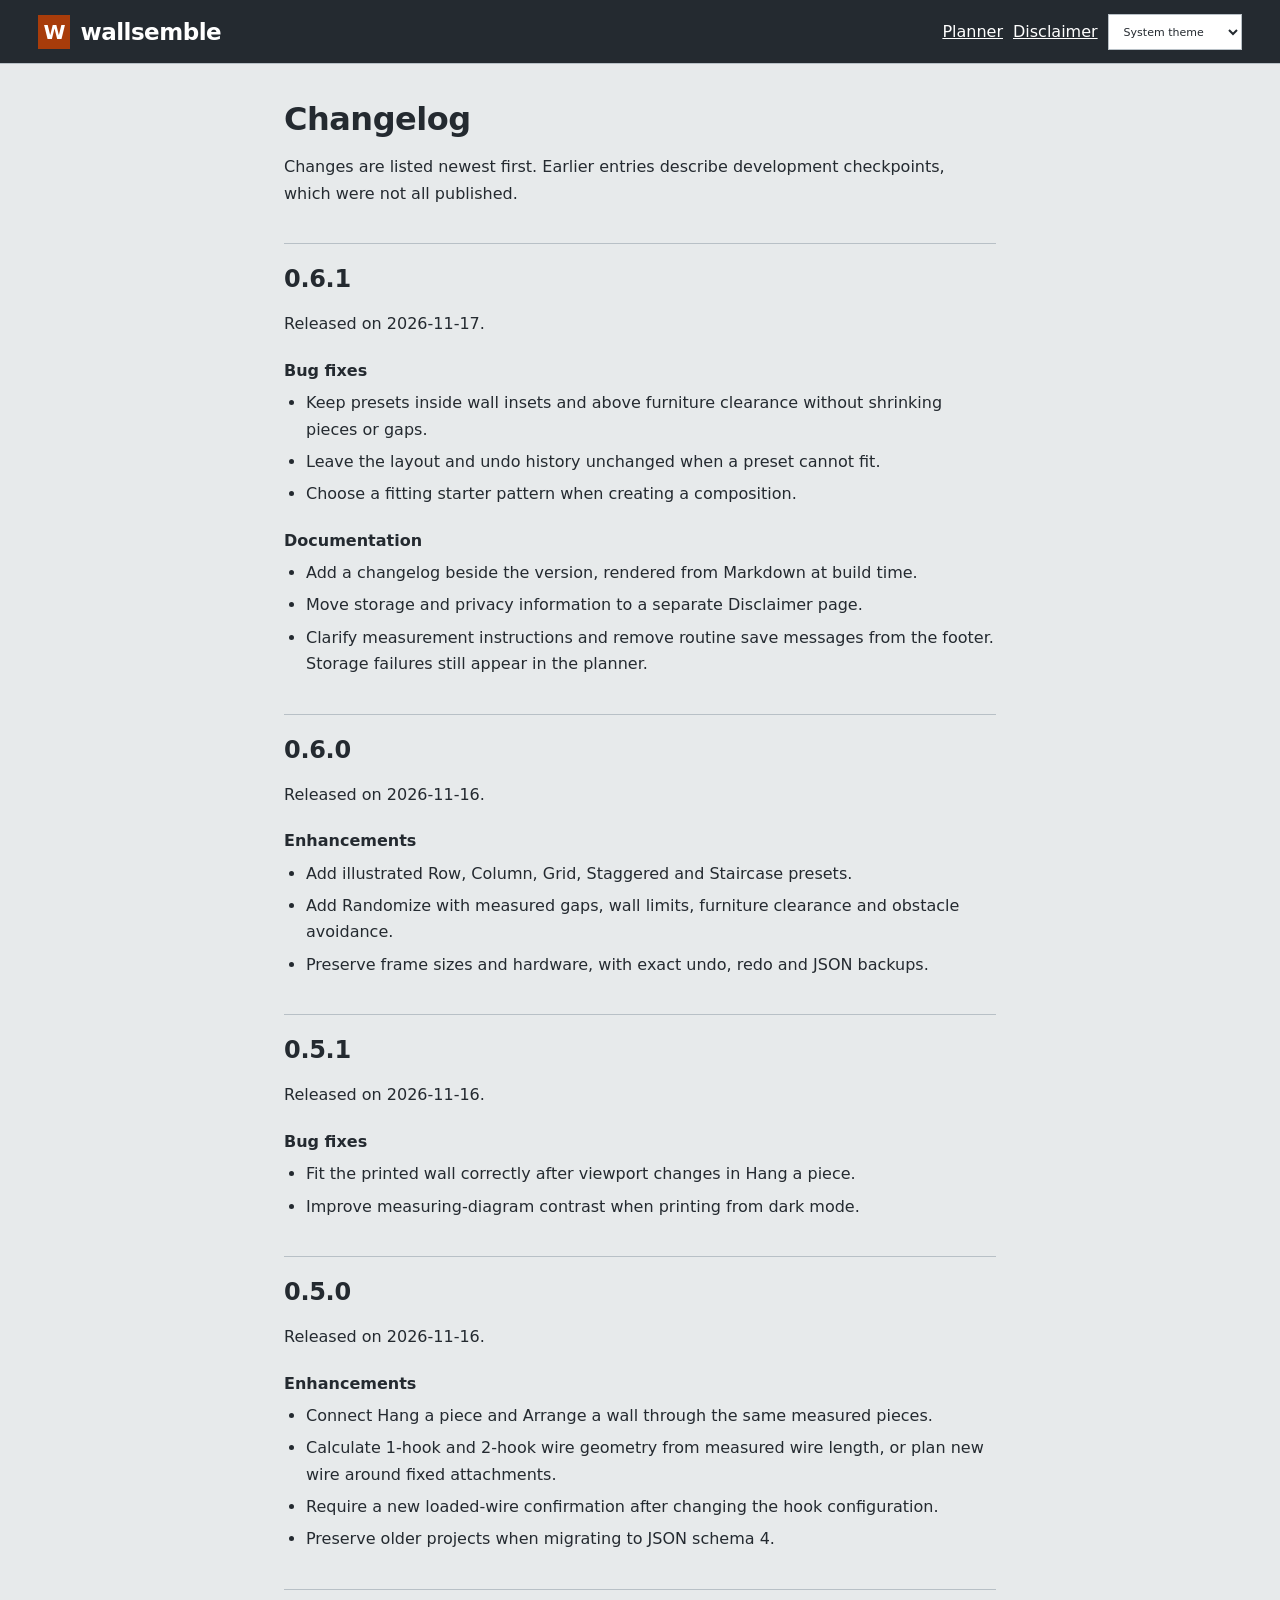
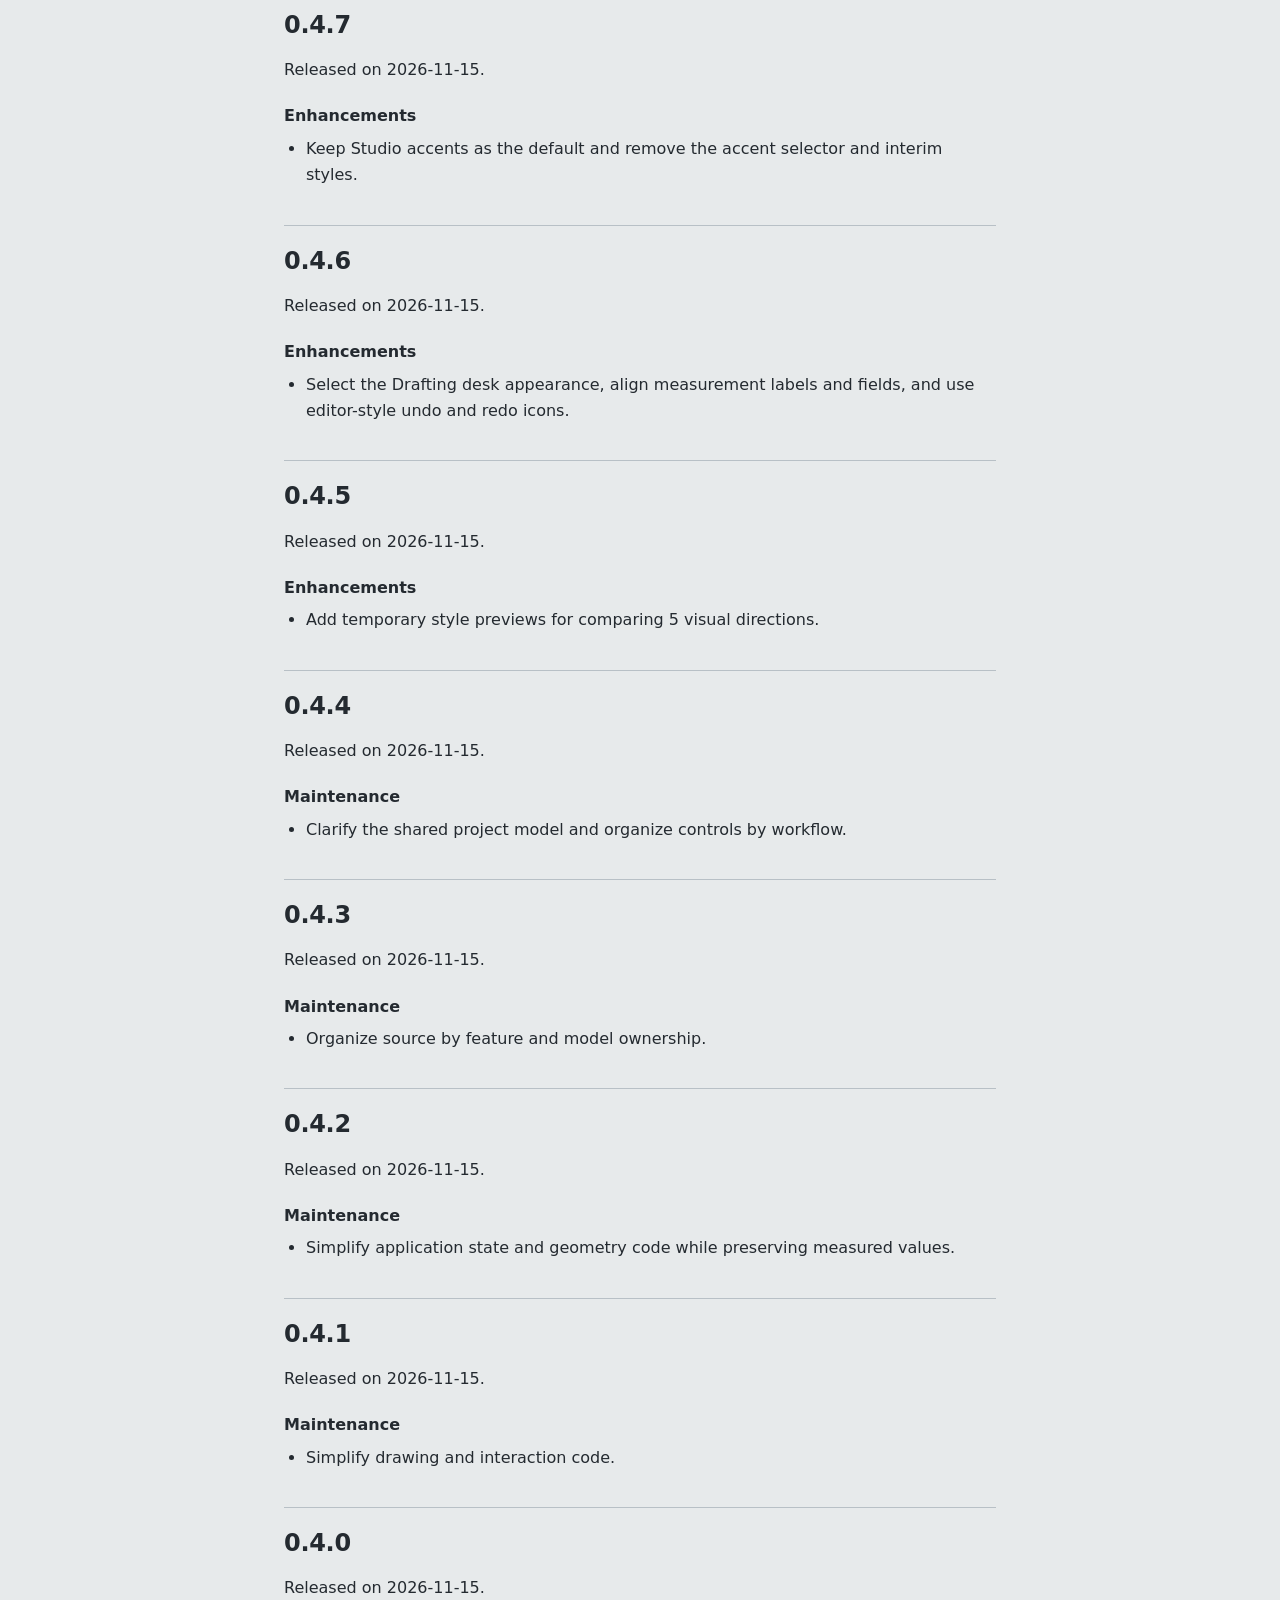
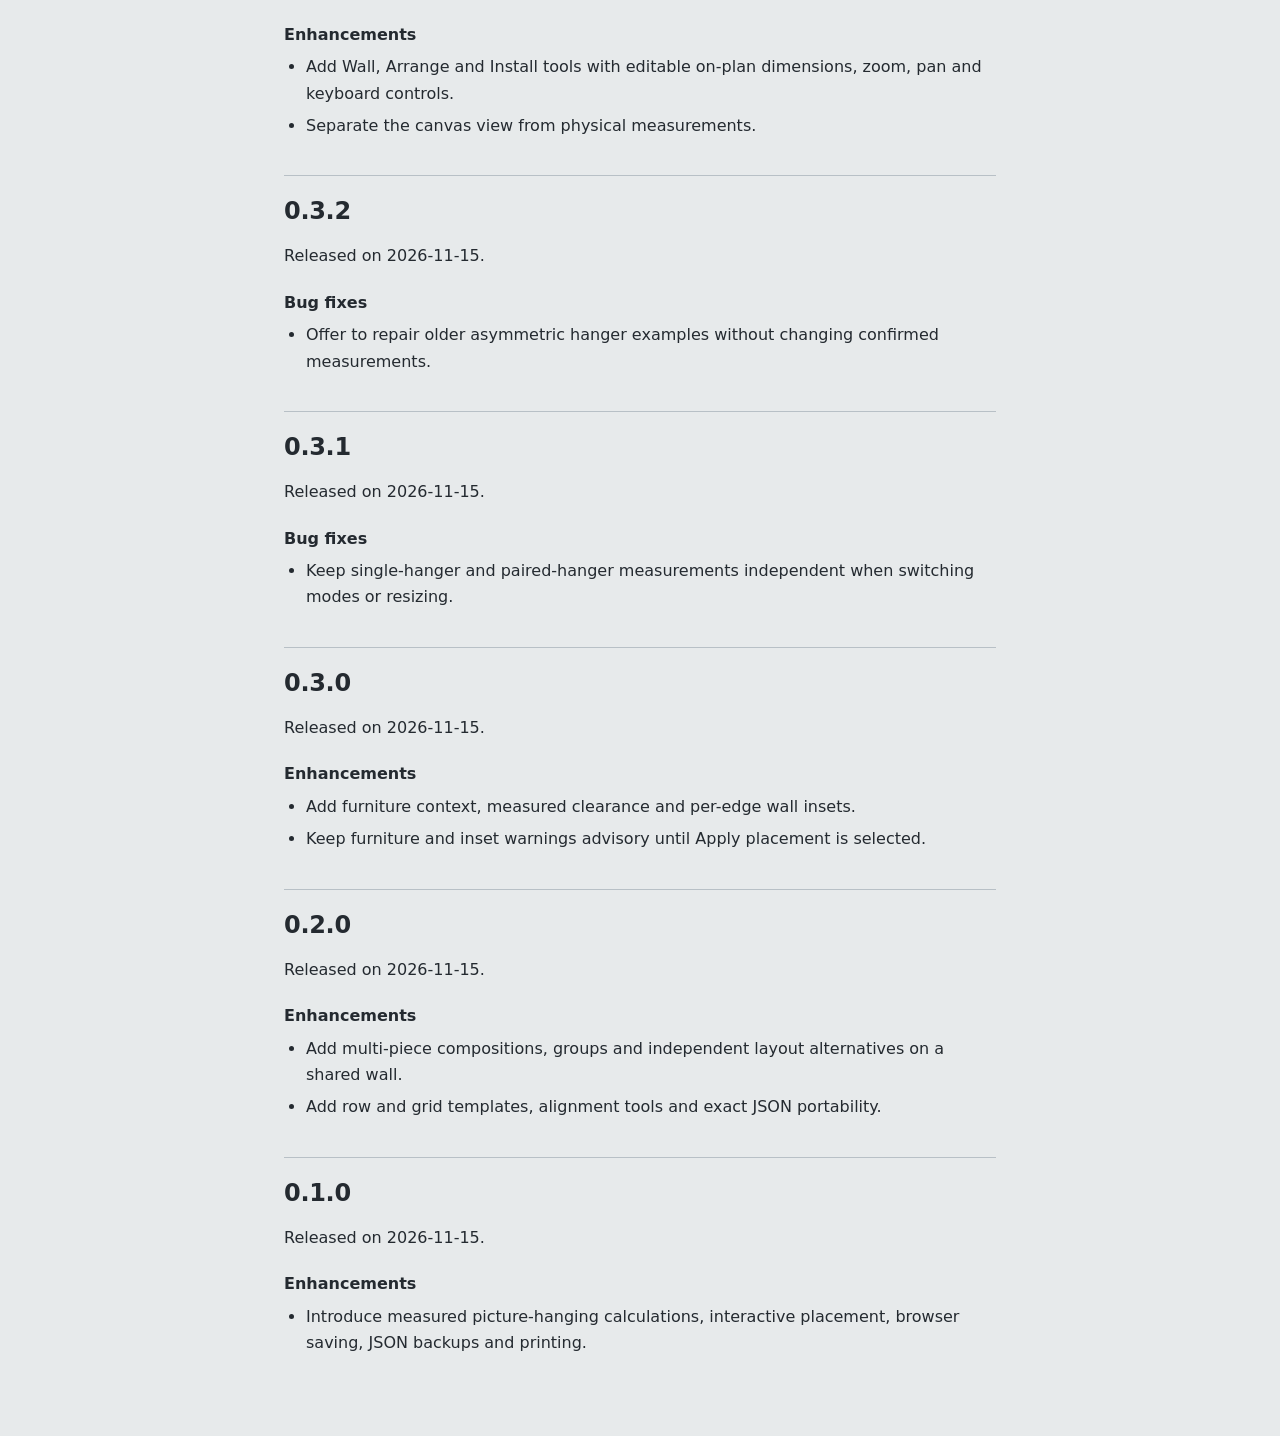
==== changelog.html @ 039a0213 "deploy: v0.6.1" ====
<!doctype html>
<html lang="en">
  <head>
    <meta charset="UTF-8">
    <meta name="viewport" content="width=device-width, initial-scale=1.0">
    <meta name="theme-color" content="#e7eaeb">
    <meta
      name="description"
      content="Changes and fixes in each Wallsemble version."
    >
    <title>Changelog - Wallsemble</title>
    <script type="module" crossorigin src="./assets/theme-D4Ay0iBO.js"></script>
    <link rel="stylesheet" crossorigin href="./assets/theme-w2o9_EHN.css">
  </head>
  <body class="document-page">
    <a class="skip-link" href="#content">Skip to changelog</a>
    <header class="topbar">
      <a class="brand" href="./" aria-label="Wallsemble home"
        ><span class="brand-mark" aria-hidden="true">W</span>wallsemble</a
      >
      <nav class="top-actions" aria-label="Page navigation">
        <a href="./">Planner</a><a href="./disclaimer.html">Disclaimer</a>
        <select id="theme-picker" aria-label="Color theme">
          <option value="system">System theme</option>
          <option value="light">Light theme</option>
          <option value="dark">Dark theme</option>
        </select>
      </nav>
    </header>
    <main id="content" class="document-content"><h1>Changelog</h1>
<p>Changes are listed newest first. Earlier entries describe development checkpoints,
which were not all published.</p>
<h2>0.6.1</h2>
<p>Released on 2026-11-17.</p>
<h3>Bug fixes</h3>
<ul>
<li>Keep presets inside wall insets and above furniture clearance without shrinking pieces or gaps.</li>
<li>Leave the layout and undo history unchanged when a preset cannot fit.</li>
<li>Choose a fitting starter pattern when creating a composition.</li>
</ul>
<h3>Documentation</h3>
<ul>
<li>Add a changelog beside the version, rendered from Markdown at build time.</li>
<li>Move storage and privacy information to a separate Disclaimer page.</li>
<li>Clarify measurement instructions and remove routine save messages from the footer. Storage failures still appear in the planner.</li>
</ul>
<h2>0.6.0</h2>
<p>Released on 2026-11-16.</p>
<h3>Enhancements</h3>
<ul>
<li>Add illustrated Row, Column, Grid, Staggered and Staircase presets.</li>
<li>Add Randomize with measured gaps, wall limits, furniture clearance and obstacle avoidance.</li>
<li>Preserve frame sizes and hardware, with exact undo, redo and JSON backups.</li>
</ul>
<h2>0.5.1</h2>
<p>Released on 2026-11-16.</p>
<h3>Bug fixes</h3>
<ul>
<li>Fit the printed wall correctly after viewport changes in Hang a piece.</li>
<li>Improve measuring-diagram contrast when printing from dark mode.</li>
</ul>
<h2>0.5.0</h2>
<p>Released on 2026-11-16.</p>
<h3>Enhancements</h3>
<ul>
<li>Connect Hang a piece and Arrange a wall through the same measured pieces.</li>
<li>Calculate 1-hook and 2-hook wire geometry from measured wire length, or plan new wire around fixed attachments.</li>
<li>Require a new loaded-wire confirmation after changing the hook configuration.</li>
<li>Preserve older projects when migrating to JSON schema 4.</li>
</ul>
<h2>0.4.7</h2>
<p>Released on 2026-11-15.</p>
<h3>Enhancements</h3>
<ul>
<li>Keep Studio accents as the default and remove the accent selector and interim styles.</li>
</ul>
<h2>0.4.6</h2>
<p>Released on 2026-11-15.</p>
<h3>Enhancements</h3>
<ul>
<li>Select the Drafting desk appearance, align measurement labels and fields, and use editor-style undo and redo icons.</li>
</ul>
<h2>0.4.5</h2>
<p>Released on 2026-11-15.</p>
<h3>Enhancements</h3>
<ul>
<li>Add temporary style previews for comparing 5 visual directions.</li>
</ul>
<h2>0.4.4</h2>
<p>Released on 2026-11-15.</p>
<h3>Maintenance</h3>
<ul>
<li>Clarify the shared project model and organize controls by workflow.</li>
</ul>
<h2>0.4.3</h2>
<p>Released on 2026-11-15.</p>
<h3>Maintenance</h3>
<ul>
<li>Organize source by feature and model ownership.</li>
</ul>
<h2>0.4.2</h2>
<p>Released on 2026-11-15.</p>
<h3>Maintenance</h3>
<ul>
<li>Simplify application state and geometry code while preserving measured values.</li>
</ul>
<h2>0.4.1</h2>
<p>Released on 2026-11-15.</p>
<h3>Maintenance</h3>
<ul>
<li>Simplify drawing and interaction code.</li>
</ul>
<h2>0.4.0</h2>
<p>Released on 2026-11-15.</p>
<h3>Enhancements</h3>
<ul>
<li>Add Wall, Arrange and Install tools with editable on-plan dimensions, zoom, pan and keyboard controls.</li>
<li>Separate the canvas view from physical measurements.</li>
</ul>
<h2>0.3.2</h2>
<p>Released on 2026-11-15.</p>
<h3>Bug fixes</h3>
<ul>
<li>Offer to repair older asymmetric hanger examples without changing confirmed measurements.</li>
</ul>
<h2>0.3.1</h2>
<p>Released on 2026-11-15.</p>
<h3>Bug fixes</h3>
<ul>
<li>Keep single-hanger and paired-hanger measurements independent when switching modes or resizing.</li>
</ul>
<h2>0.3.0</h2>
<p>Released on 2026-11-15.</p>
<h3>Enhancements</h3>
<ul>
<li>Add furniture context, measured clearance and per-edge wall insets.</li>
<li>Keep furniture and inset warnings advisory until Apply placement is selected.</li>
</ul>
<h2>0.2.0</h2>
<p>Released on 2026-11-15.</p>
<h3>Enhancements</h3>
<ul>
<li>Add multi-piece compositions, groups and independent layout alternatives on a shared wall.</li>
<li>Add row and grid templates, alignment tools and exact JSON portability.</li>
</ul>
<h2>0.1.0</h2>
<p>Released on 2026-11-15.</p>
<h3>Enhancements</h3>
<ul>
<li>Introduce measured picture-hanging calculations, interactive placement, browser saving, JSON backups and printing.</li>
</ul>
</main>
  </body>
</html>
---- assets/theme-w2o9_EHN.css ----
:root{color:var(--ink);background:var(--background);font-synthesis:none;--green:#2d5149;--muted:#73796e;--line:#e2e3da;--paper:#fffefa;--background:#f6f5f0;--ink:#273e37;--wall:#e9e5db;--wall-line:#d3cebf;--selection:#426e64;--lightningcss-light:initial;--lightningcss-dark: ;color-scheme:light;font-family:Avenir Next,Avenir,Segoe UI,sans-serif}:root[data-theme=dark]{--background:#1c2421;--ink:#e0e8df;--green:#83b3a4;--muted:#a3ad9f;--line:#3c473e;--paper:#252f29;--wall:#343d36;--wall-line:#566052;--selection:#99cabc;--lightningcss-light: ;--lightningcss-dark:initial;color-scheme:dark}*{box-sizing:border-box}.hanging-canvas text{fill:var(--ink);font:12px system-ui,sans-serif}.hook-offset-guide text{fill:currentColor;font:12px system-ui,sans-serif}body{margin:0}button,input,select{font:inherit}button,a,input,select,summary{-webkit-tap-highlight-color:transparent}button,summary{cursor:pointer}button:disabled{cursor:not-allowed;opacity:.43}button{color:inherit}button,input,select{border-radius:7px}a{color:inherit}:focus-visible{outline-offset:3px;outline:3px solid #6f9c8b}:root [hidden]{display:none}.skip-link{z-index:3;background:#fff;padding:12px;position:absolute;top:-60px}.skip-link:focus{top:10px}.topbar{border-bottom:1px solid var(--line);justify-content:space-between;align-items:center;gap:20px;min-height:64px;padding:12px 3%;display:flex}.brand{letter-spacing:-1px;align-items:center;gap:10px;font-size:23px;font-weight:650;text-decoration:none;display:flex}.brand-group{align-items:center;gap:12px;display:flex}.release-link{color:inherit;white-space:nowrap;font-size:12px}.brand-mark{background:var(--green);color:#fffefa;border-radius:8px;place-items:center;width:32px;height:34px;font:italic 22px Georgia,serif;display:grid}.version{letter-spacing:.3px;color:var(--muted);border:1px solid #d5dacd;border-radius:4px;margin-left:3px;padding:4px 5px;font-size:10px;font-weight:500}.top-actions{flex-wrap:wrap;align-items:center;gap:10px;display:flex}.local-indicator{color:var(--muted);margin-right:14px;font-size:12px}.button{border:1px solid #d9ddd0;padding:10px 15px;font-size:12px;font-weight:600}.button.quiet{background:0 0}.button.dark{background:var(--green);border-color:var(--green);color:#fff}.button span{margin-left:12px}main{max-width:1800px;margin:auto;padding:16px 3% 30px}.intro{justify-content:space-between;align-items:center;gap:24px;margin-bottom:16px;display:flex}.eyebrow{letter-spacing:1.8px;color:var(--muted);margin:0 0 12px;font-size:10px;font-weight:650}h1{letter-spacing:-1.5px;margin:0;font:400 45px/1.15 Georgia,Times New Roman,serif}h1 em{color:#718574;font-weight:400}.intro-copy{color:var(--muted);margin-bottom:0;font-size:13px}.unit-picker{background:#eeefe7;border:1px solid #dce0d4;border-radius:8px;flex-shrink:0;min-width:0;margin:0;padding:4px;display:flex}.unit-picker button{background:0 0;border:none;padding:9px 13px;font-size:11px}.unit-picker button[aria-pressed=true]{background:var(--paper);box-shadow:0 1px 4px #283e3710}.unit-picker span{color:var(--muted);padding-left:5px}.workspace-grid{grid-template-columns:minmax(0,1fr) 340px;align-items:start;gap:20px;display:grid}.controls{background:var(--paper);border:1px solid var(--line);border-radius:12px;overflow:hidden}.mode-picker{border-bottom:1px solid var(--line);border-top:0;border-left:0;border-right:0;grid-template-columns:1fr 1fr;gap:6px;min-width:0;margin:0;padding:14px;display:grid}.mode{border:1px solid var(--line);background:0 0;flex-direction:column;justify-content:center;align-items:center;gap:5px;min-height:70px;font-size:11px;display:flex}.mode.active{background:#f1f5ed;border-color:#93aa96}.mode-symbol{font-size:22px;line-height:22px}.mode small{font-size:9px}.control-section{border-bottom:1px solid var(--line);padding:23px 21px}.control-section:last-child{border-bottom:0}.section-heading{justify-content:space-between;align-items:center;margin-bottom:16px;display:flex}h2{letter-spacing:-.3px;margin:0;font-size:15px;font-weight:550}.document-content h2{border-top:1px solid var(--line);margin:36px 0 8px;padding-top:20px;scroll-margin-top:20px;font-size:24px;line-height:1.3}.section-heading span{color:#929b87;letter-spacing:0;margin-right:9px;font-size:10px}.section-copy{color:var(--muted);margin:-5px 0 17px;font-size:12px}.small-label{letter-spacing:.7px;color:var(--muted);font-size:9px}.preset-grid{border:0;grid-template-columns:repeat(3,minmax(0,1fr));gap:6px;min-width:0;margin:12px 0 0;padding:0;display:grid}.preset-grid .button{flex-direction:column;align-items:center;gap:5px;min-width:0;padding:8px 3px;display:flex}.preset-grid svg{fill:none;stroke:currentColor;stroke-width:1.5px;width:54px;height:34px}label{color:#546153;font-size:10px;font-weight:550;line-height:1.5;display:block}input[type=text],select{color:#273e37;background:#fffefa;border:1px solid #dfe3d7;width:100%;min-width:0;height:39px;margin-top:6px;padding:10px 11px;font-size:12px;display:block}input[aria-invalid=true]{background:#fff3ee;border-color:#b6573e}input::placeholder{color:#969d90;font-size:11px}select{padding-right:20px}.measure-input{margin-top:6px;display:block;position:relative}.measure-input input{margin-top:0;padding-right:33px}.measure-input>span{color:#929889;pointer-events:none;font-size:11px;position:absolute;top:50%;right:11px;transform:translateY(-50%)}.field-grid{grid-template-columns:minmax(0,1fr) minmax(0,1fr);align-items:end;gap:12px;display:grid}.spaced{margin-top:14px}.inset-label{justify-content:space-between;align-items:center;gap:12px;margin-top:13px;display:flex}.inset-label>.measure-input{margin-top:0}.measure-input.short{width:90px}.hint{color:#7d8277;margin:10px 0 0;font-size:10px;font-weight:400;line-height:1.65}input[type=color]{cursor:pointer;background:0 0;border:none;width:23px;height:23px;padding:0}.inline-actions{justify-content:space-between;gap:8px;margin-top:10px;display:flex}.text-button{color:#486b58;text-underline-offset:3px;background:0 0;border:0;padding:0;font-size:10px;line-height:1.8;text-decoration:underline}.setup-fields{margin-top:15px}.setup-fields>.hint:first-child{margin-bottom:12px}.optional{color:var(--muted);font-size:9px;font-weight:400;display:block}.hardware-offsets{border-top:1px solid var(--line);margin-top:17px;padding-top:14px}summary{color:#486b58;font-size:10px}details .hint{margin-bottom:12px}.preview-column{min-width:0}.preview-card,.results-card{border:1px solid var(--line);background:var(--paper);border-radius:12px}.preview-toolbar{justify-content:space-between;align-items:center;padding:23px 25px 0;display:flex}.preview-toolbar .eyebrow,.results-heading .eyebrow{letter-spacing:1.5px;margin-bottom:8px;font-size:9px}.preview-toolbar h2{font-family:inherit;font-size:18px;font-weight:400}.history-actions{gap:6px;display:flex}.icon-button{border:1px solid var(--line);background:0 0;place-items:center;width:32px;height:30px;padding:0;font-size:18px;display:inline-grid}.icon-button svg{fill:none;stroke:currentColor;stroke-width:2px;stroke-linecap:round;stroke-linejoin:round;width:18px;height:18px}.wall-size{text-align:center;color:var(--muted);letter-spacing:.3px;margin-top:25px;font-size:10px}.canvas-container{background:var(--wall);border-top:1px solid #d3cebf;border-left:1px solid #d3cebf;border-right:1px solid #d3cebf;margin:16px 9% 0}#wall-canvas{touch-action:none;width:100%;display:block;overflow:hidden}.wall-piece{cursor:grab;outline:none}.wall-piece:active{cursor:grabbing}.wall-piece .selection-outline{visibility:hidden}.wall-piece.selected .selection-outline,.wall-piece:focus-visible .selection-outline{visibility:visible}.canvas-footer{color:var(--muted);justify-content:space-between;gap:12px;padding:18px 25px;font-size:10px;display:flex}.legend-dot{background:#ba765b;border-radius:50%;width:7px;height:7px;margin-right:5px;display:inline-block}.height-note{border-top:1px solid var(--line);justify-content:space-between;align-items:center;gap:10px;padding:15px 25px;font-size:11px;display:flex}.height-note .small-label{font-size:8px}.results-card{margin-top:20px;padding:22px 25px 18px}.results-heading{justify-content:space-between;align-items:center;gap:10px;display:flex}.results-heading h2{font:22px Georgia,serif}.results-grid{grid-template-columns:minmax(0,1fr) 135px;gap:25px;padding:22px 0 14px;display:grid}.mark+.mark{border-top:1px solid var(--line);margin-top:20px;padding-top:15px}.mark-title{text-transform:uppercase;letter-spacing:1px;color:var(--muted);margin:0 0 9px;font-size:10px}.coordinates{grid-template-columns:1fr 1fr;gap:10px;display:grid}.coordinate strong{letter-spacing:-.5px;color:#2e5144;font:26px Georgia,serif;display:block}.coordinate span{color:var(--muted);font-size:10px}.fastener-note{color:#596c59;margin-bottom:0;font-size:10px;line-height:1.6}.hardware-figure{text-align:center;margin:0}#hardware-diagram{width:100%;height:130px;display:block}figcaption{color:#697766;margin-top:8px;font-size:9px;line-height:1.5}.hardware-figure figcaption span{color:#8b9185;font-size:8px}.safety-note{border-top:1px solid var(--line);color:#858b7c;margin:0;padding-top:14px;font-size:9px;line-height:1.65}.wire-result{background:#f0f3e9;border-radius:7px;margin-top:20px;padding:13px 15px;font-size:11px;line-height:1.7}.wire-result p{margin:3px 0}.wire-result strong{color:#35523d}.feedback,.notice{color:#806336;background:#fcf6e8;border:1px solid #e6d3ac;border-radius:8px;margin-top:18px;padding:13px 17px;font-size:11px;line-height:1.7}.feedback.error{color:#9c4a36;background:#fff2ec;border-color:#e8c1b4}.feedback p{margin:3px 0}.notice{margin:0 0 20px}.workspace-footer{color:#7f8876;justify-content:space-between;gap:10px;padding:17px 3px 0;font-size:9px;display:flex}.prototype-note{color:#818879;max-width:550px;margin-top:20px;font-size:10px;line-height:1.7}#theme-picker{width:auto;height:36px;margin:0;font-size:11px}.preview-toolbar{flex-wrap:wrap;gap:12px}.placement-guidance{border-top:1px solid var(--line);border-bottom:1px solid var(--line);padding:16px 24px}.context-toolbar{flex-wrap:wrap;justify-content:space-between;align-items:end;gap:12px;display:flex}.context-toolbar label{flex:1;min-width:140px}.context-toolbar select{margin-top:6px}.placement-guidance details{margin-top:14px}.furniture-fields,.inset-fields{margin-top:12px}.guidance-source{margin-bottom:0}.guidance-source a{color:inherit}#furniture rect{fill:#c0b49a;stroke:#8c8978;stroke-width:1px;vector-effect:non-scaling-stroke}#furniture text{fill:#3e4e41}:root[data-theme=dark] #furniture rect{fill:#58614d;stroke:#819077}:root[data-theme=dark] #furniture text{fill:#e4e8d9}.history-actions .button{padding:5px 10px;font-size:10px}.piece-editor{overscroll-behavior:contain;background:var(--paper);width:min(360px,100vw - 32px);max-height:calc(100dvh - 32px);color:var(--ink);border:1px solid var(--line);border-radius:12px;margin:0;padding:0;position:fixed;inset:auto;overflow-y:auto;box-shadow:0 16px 70px #0005}.piece-editor::backdrop{background:#101b152e}.piece-editor-header{z-index:1;background:var(--paper);border-bottom:1px solid var(--line);justify-content:space-between;align-items:start;gap:12px;padding:17px 18px 12px;display:flex;position:sticky;top:0}.piece-editor-header h2{overflow-wrap:anywhere;font-size:17px}.piece-editor-header .eyebrow{margin-bottom:8px;font-size:8px}.piece-editor-hint{color:var(--muted);padding:0 18px;font-size:10px;line-height:1.6}.piece-editor .control-section{padding:16px 18px}.piece-editor .feedback{margin:12px 18px}.storage-dialog{background:var(--paper);width:min(440px,100vw - 32px);max-height:calc(100dvh - 32px);color:var(--ink);border:1px solid var(--line);border-radius:12px;padding:22px;overflow-y:auto;box-shadow:0 16px 70px #0005}.storage-dialog::backdrop{background:#101b1555}.storage-heading{justify-content:space-between;align-items:center;gap:12px;display:flex}.storage-dialog>p{color:var(--muted);font-size:12px;line-height:1.7}.storage-choice{border-top:1px solid var(--line);color:var(--ink);align-items:start;gap:10px;padding:14px 0;font-size:12px;display:flex}.storage-choice small{color:var(--muted);margin-top:5px;font-size:11px;font-weight:400;line-height:1.6;display:block}.storage-actions{justify-content:end;margin-top:18px;display:flex}.piece-list{gap:5px;margin-top:10px;display:grid}.piece-row{border:1px solid var(--line);border-radius:6px;align-items:center;gap:9px;padding:5px 9px;display:flex}.piece-row.editing{border-color:var(--selection)}.piece-edit{text-align:left;overflow-wrap:anywhere;background:0 0;border:0;flex:1;padding:6px 0;font-size:11px}.piece-edit:before{content:"";background:var(--piece-color);border-radius:50%;width:8px;height:8px;margin-right:7px;display:inline-block}.composition-actions{flex-wrap:wrap;gap:6px;margin-top:12px;display:flex}.composition-actions .button{padding:7px 9px;font-size:10px}.snap-toggle{align-items:center;gap:7px;margin-top:14px;font-size:10px;display:flex}.snap-toggle .hint{margin:0}:root[data-theme=dark] h1 em,:root[data-theme=dark] .text-button,:root[data-theme=dark] summary{color:#a9c5ab}:root[data-theme=dark] label,:root[data-theme=dark] .fastener-note{color:#bdc9b9}:root[data-theme=dark] .hint,:root[data-theme=dark] .prototype-note,:root[data-theme=dark] .safety-note,:root[data-theme=dark] .workspace-footer,:root[data-theme=dark] figcaption{color:#a3ad9f}:root[data-theme=dark] input[type=text],:root[data-theme=dark] select{color:var(--ink);background:#202a24;border-color:#4a5749}:root[data-theme=dark] .unit-picker{border-color:var(--line);background:#202a24}:root[data-theme=dark] .unit-picker button[aria-pressed=true],:root[data-theme=dark] .mode.active{background:#354b3e}:root[data-theme=dark] .mode.active{border-color:#7a9e85}:root[data-theme=dark] .button{border-color:#58664f}:root[data-theme=dark] .button.dark,:root[data-theme=dark] .brand-mark{color:#fffefa;background:#4f7868}:root[data-theme=dark] .coordinate strong,:root[data-theme=dark] .wire-result strong{color:#b8d5ba}:root[data-theme=dark] .wire-result{background:#324336}:root[data-theme=dark] .feedback,:root[data-theme=dark] .notice{color:#edcc91;background:#3b3426;border-color:#7b6842}:root[data-theme=dark] .feedback.error,:root[data-theme=dark] input[aria-invalid=true]{color:#f3b4a1;background:#442c27;border-color:#a76e5a}:root[data-theme=dark] .canvas-container{border-color:var(--wall-line)}:root[data-theme=dark] #wall-background{fill:var(--wall)}:root[data-theme=dark] #wall-guides rect:last-of-type{fill:#455044}@media (width>=1200px){.control-section{padding:24px}}@media (width<=900px){.local-indicator{display:none}.control-section{padding:19px 16px}.preview-toolbar,.results-card{padding:19px 17px}.canvas-footer{flex-wrap:wrap;padding:16px}.results-grid{grid-template-columns:1fr 95px;gap:12px}.coordinate strong{font-size:21px}.height-note{flex-wrap:wrap;padding:14px 17px}}@media (width<=680px){.topbar{flex-wrap:wrap;gap:10px}.brand{font-size:21px}.button{padding:9px 11px;font-size:10px}.top-actions{gap:7px}h1{font-size:37px}.intro-copy{font-size:12px}.workspace-grid{flex-direction:column;display:flex}.controls,.preview-column{width:100%}.preview-column{display:contents}.preview-card{order:-1;width:100%}.results-card,.workspace-footer,.prototype-note,.feedback{width:100%;margin-top:0}.controls{order:0}.results-card,.feedback{order:1}.workspace-footer,.prototype-note{order:2}.control-section{padding:21px}.height-note .small-label{font-size:7px}}.intro h1{font-size:30px}.intro .eyebrow,.intro-copy,.local-indicator{display:none}.preview-column{grid-area:1/1}.controls{border-top:4px solid var(--tool-ink);scrollbar-gutter:stable;grid-area:1/2;max-height:calc(100dvh - 145px);position:sticky;top:12px;overflow:auto}.tool-tabs{z-index:1;background:var(--paper);border-bottom:1px solid var(--line);gap:4px;padding:6px;display:flex;position:sticky;top:0}.tool-tabs button{background:0 0;border:0;flex:1;padding:12px 5px;font-size:12px}.tool-tabs [aria-selected=true]{background:var(--tool-wash);color:var(--tool-ink);box-shadow:inset 0 -3px var(--tool-ink);font-weight:700}kbd{color:var(--muted);font:10px ui-monospace,monospace}.tool-description{background:var(--tool-wash);margin:0;padding:14px 18px;font-size:12px;line-height:1.5}.controls .control-section{padding:18px}.controls .section-copy{display:none}.controls .section-heading h2{color:var(--tool-ink)}.preview-toolbar{background:var(--tool-wash);border-radius:12px 12px 0 0;padding:14px 18px}.preview-toolbar .eyebrow{color:var(--tool-ink);margin-bottom:5px}.view-tools{border:0;border-bottom:1px solid var(--line);flex-wrap:wrap;align-items:center;gap:5px;min-width:0;margin:0;padding:10px 14px;display:flex}#workspace .view-tools .button{padding:7px 10px}.view-tools [aria-pressed=true]{color:var(--tool-ink);background:var(--tool-wash);border-color:var(--tool-ink)}#zoom-level{text-align:center;min-width:40px;font:12px system-ui,sans-serif}.wall-size{margin-top:10px}#workspace .canvas-container{border:1px solid var(--line);background:var(--background);border-radius:6px;height:clamp(280px,100dvh - 325px,650px);margin:8px 10px 0}#wall-canvas{height:100%}#wall-canvas.pan-enabled,#wall-canvas.pan-enabled .wall-piece{cursor:grab}.canvas-footer{padding:10px 16px}.height-note{padding:12px 16px}.controls .placement-guidance{border:0;border-radius:0;margin:0;padding:18px}.context-toolbar{flex-wrap:wrap}.dimension,.dimension-label{pointer-events:none;outline:0}.dimension path{stroke:var(--dimension-ink);stroke-width:1px;pointer-events:none}#wall-canvas #dimensions text{fill:var(--dimension-ink);pointer-events:none;font-family:system-ui,sans-serif}#wall-canvas #dimensions rect{fill:var(--paper);fill-opacity:.96}.dimension .editable{cursor:text}#wall-canvas #dimensions .editable rect{pointer-events:all;stroke:var(--tool-ink);stroke-width:1px;vector-effect:non-scaling-stroke}#wall-canvas #dimensions .editable:focus-visible rect,#wall-canvas #dimensions .editable:hover rect{stroke-width:1.5px;fill:var(--tool-wash)}.bearing-mark{fill:var(--paper);stroke:var(--tool-ink);stroke-width:2px}.fastener-mark{stroke:var(--dimension-ink);stroke-width:2px}.dimension-editor{border:1px solid var(--tool-ink);background:var(--paper);width:min(310px,100vw - 24px);max-height:calc(100dvh - 24px);color:var(--ink);border-radius:10px;margin:0;padding:20px;position:fixed;overflow:auto;box-shadow:0 12px 60px #0005}.dimension-editor::backdrop{background:#101b1522}#dimension-editor h2{margin:0 0 14px;font-size:17px}.dimension-actions{gap:8px;display:flex}.shortcut-list{grid-template-columns:110px 1fr;gap:12px;font-size:12px;line-height:1.5;display:grid}.shortcut-list dt{font-weight:600}.shortcut-list dd{margin:0}#print-context{display:none}@media (width<=900px){.workspace-grid{grid-template-columns:minmax(0,1fr) 300px;gap:12px}.topbar .local-indicator{display:none}}@media (width<=680px){.workspace-grid{display:flex}.controls{width:100%;max-height:65dvh;position:static}#workspace .canvas-container{height:330px}.preview-toolbar{flex-wrap:wrap;gap:8px}.intro{flex-flow:wrap;gap:12px}.intro h1{font-size:28px}}@media (prefers-reduced-motion:no-preference){button{transition:background-color .15s,border-color .15s}}@media screen{:root{--background:#e7eaeb;--paper:#fff;--ink:#242a30;--muted:#59616a;--line:#b8c0c6;--wall:#f4f4ef;--wall-line:#adb5bd;--accent:#a83c0a;--on-accent:#fff;font-family:system-ui,sans-serif}:root[data-theme]{--green:var(--accent);--selection:var(--accent);--accent-wash:color-mix(in srgb, var(--accent) 9%, var(--paper));--tool-ink:var(--accent);--tool-wash:var(--accent-wash);--dimension-ink:var(--accent)}:root[data-theme] :focus-visible{outline-color:var(--accent)}:root[data-theme] :is(button,input,select,.controls,.preview-card,.results-card,dialog,.unit-picker,.piece-row,.feedback,.notice,.wire-result,.brand-mark){border-radius:0}:root[data-theme] .topbar{color:#fff;background:#242a30}:root[data-theme] .topbar .quiet{border-color:#727c86}:root[data-theme] .topbar .version{color:#d3dae0}:root[data-theme] .brand{letter-spacing:-.5px;font-family:system-ui,sans-serif;font-weight:700}:root[data-theme] .brand-mark{font:700 20px system-ui,sans-serif}:root[data-theme] .brand-mark,:root[data-theme] .button.dark{background:var(--accent);color:var(--on-accent);border-color:var(--accent)}:root[data-theme] .intro h1{text-transform:uppercase;letter-spacing:.06em;font-family:system-ui,sans-serif;font-size:21px;font-weight:650}:root[data-theme] h1 em{color:inherit;font-style:normal}:root[data-theme] :is(h2,.coordinate strong){color:var(--ink);font-family:system-ui,sans-serif}:root[data-theme] :is(label,.fastener-note){color:var(--ink)}:root[data-theme] :is(.hint,.prototype-note,.safety-note,.workspace-footer,figcaption,.section-heading span,.measure-input>span){color:var(--muted)}:root[data-theme] :is(.text-button,summary){color:var(--accent)}:root[data-theme] :is(input[type=text],select){background:var(--paper);border-color:var(--line);color:var(--ink)}:root[data-theme] input[aria-invalid=true]{color:#713125;background:#fff3ee;border-color:#b6573e}:root[data-theme] :is(input[data-path],.coordinate strong,#zoom-level){font-variant-numeric:tabular-nums;font-family:ui-monospace,SFMono-Regular,Consolas,monospace}:root[data-theme] :is(.button,.version,.unit-picker){border-color:var(--line)}:root[data-theme] .unit-picker{background:var(--background)}:root[data-theme] :is(.mode.active,.unit-picker button[aria-pressed=true],.wire-result){background:var(--accent-wash);box-shadow:none}:root[data-theme] .mode.active{border-color:var(--accent)}:root[data-theme] .wire-result strong{color:var(--ink)}:root[data-theme] .controls{border-top-width:1px}:root[data-theme] .section-heading h2{text-transform:uppercase;letter-spacing:.08em;font-size:12px}:root[data-theme] .preview-toolbar{background:var(--paper);border-bottom:1px solid var(--line);border-radius:0}:root[data-theme] #workspace .canvas-container{border-color:var(--wall-line);border-radius:0}:root[data-theme] #wall-background{fill:var(--wall)}:root[data-theme] #wall-guides rect:last-of-type{fill:var(--paper)}:root[data-theme] .selection-outline{stroke:var(--selection)}:root[data-theme] #furniture rect{fill:color-mix(in srgb, var(--ink) 18%, var(--wall));stroke:var(--muted)}:root[data-theme] #furniture text{fill:var(--ink)}:root[data-theme] .canvas-footer{border-top:1px solid var(--line);font-family:ui-monospace,monospace}:root[data-theme] .height-note{background:var(--paper);border-top:3px double var(--line)}:root[data-theme=dark]{--background:#191b1e;--paper:#24272b;--ink:#edf0f2;--muted:#b5bbc2;--line:#565d66;--wall:#30343a;--wall-line:#656d76;--accent:#ffb078;--on-accent:#242a30}:root[data-theme=dark] input[aria-invalid=true]{color:#f3b4a1;background:#442c27}}.workspace-tabs{border-bottom:1px solid var(--line);gap:6px;margin-bottom:16px;display:flex}.workspace-tabs button{background:0 0;border:0;padding:14px 18px;font-size:13px}.workspace-tabs [aria-selected=true]{color:var(--green);box-shadow:inset 0 -3px var(--green);font-weight:700}.hanging-guide,.hanging-help{padding:18px 22px}#measuring-title{margin:20px 0 10px;font-size:17px}.hanging-guide p{font-size:13px;line-height:1.65}.hanging-canvas{background:var(--wall);border-block:1px solid var(--line);width:100%;height:420px;display:block}.hanging-canvas .origin-label{fill:var(--muted);font-size:10px}.measuring-frame{fill:var(--paper);stroke:var(--wall-line);stroke-width:2px}.measure-line{fill:none;stroke:var(--muted);stroke-width:1px}.measuring-wire{fill:none;stroke:var(--ink);stroke-width:2px}.attachment-point{fill:var(--ink)}.cradle-point,.wire-target{fill:var(--green)}.wire-target{stroke:var(--paper);stroke-width:2px;cursor:ns-resize;touch-action:none}.hanging-calculation{border-bottom:1px solid var(--line);margin:0;padding:18px 22px;font-size:13px;line-height:1.7}.example-note{border-left:2px solid var(--green);padding-left:10px}#wire-settings{margin-top:20px}#wire-target-control{margin-top:15px}#wire-target-slider{width:100%;accent-color:var(--green);margin:12px 0}.hook-offset-guide{width:100%;height:130px;color:var(--ink)}@media screen{body[data-workspace=hang] .controls{max-height:none;position:static;overflow:visible}body[data-workspace=hang] .hardware-figure{display:none}body[data-workspace=hang] .results-grid{grid-template-columns:1fr}}@media (width<=680px){.hanging-canvas{height:360px}.hanging-guide,.hanging-help,.hanging-calculation{padding:16px}}@media print{.workspace-tabs,#wire-target,.hanging-guide label{display:none}:root #arrange-view[hidden],:root #hang-view[hidden]{display:block}.hanging-canvas{background:#fff;height:300px}.hanging-canvas .cradle-point,.hanging-canvas .attachment-point{fill:#222}.view-tools,#dimension-editor,#shortcuts-dialog{display:none}:root .results-card[hidden]{display:block}#print-context{color:#333;padding:12px;font-size:11px;display:block}:root[data-theme] #workspace{--tool-ink:#222;--tool-wash:#fff;--dimension-ink:#222}#workspace .canvas-container{background:#fff;width:100%;max-width:450px;height:350px;margin:10px auto}.placement-guidance .context-toolbar,.placement-guidance details{display:none}:root[data-theme] #furniture rect{fill:#c0b49a;stroke:#8c8978}:root[data-theme] #furniture text{fill:#3e4e41}.piece-editor,.storage-dialog{display:none}.piece-editor::backdrop{background:0 0}.coordinate strong{color:#000}:root[data-theme]{--background:#fff;--paper:#fff;--ink:#222;--muted:#555;--line:#ccc;--lightningcss-light:initial;--lightningcss-dark: ;color-scheme:light}:root[data-theme=dark] .safety-note,:root[data-theme=dark] .hint,:root[data-theme=dark] .fastener-note,:root[data-theme=dark] figcaption{color:#555}:root[data-theme=dark] .wire-result{background:#f2f2eb}:root[data-theme=dark] .wire-result strong,:root[data-theme=dark] .coordinate strong{color:#222}#wall-background,:root[data-theme=dark] #wall-background{fill:#e9e5db}body{background:#fff}.topbar,.intro,.controls,.prototype-note,.workspace-footer,.history-actions,#print-button,.notice,.skip-link{display:none}main{max-width:none;padding:0}.workspace-grid{display:block}.preview-card,.results-card{break-inside:avoid;border:1px solid #ccc}.canvas-footer{display:none}.results-card{margin-top:15px}}.document-content{overflow-wrap:anywhere;max-width:760px;padding:36px 24px 64px;line-height:1.65}.document-content h1{letter-spacing:-.5px;font-family:inherit;font-size:32px;font-weight:600;line-height:1.2}.document-content h3{margin:20px 0 6px;font-size:16px}.document-content ul{margin:6px 0 16px;padding-left:22px}.document-content li+li{margin-top:6px}
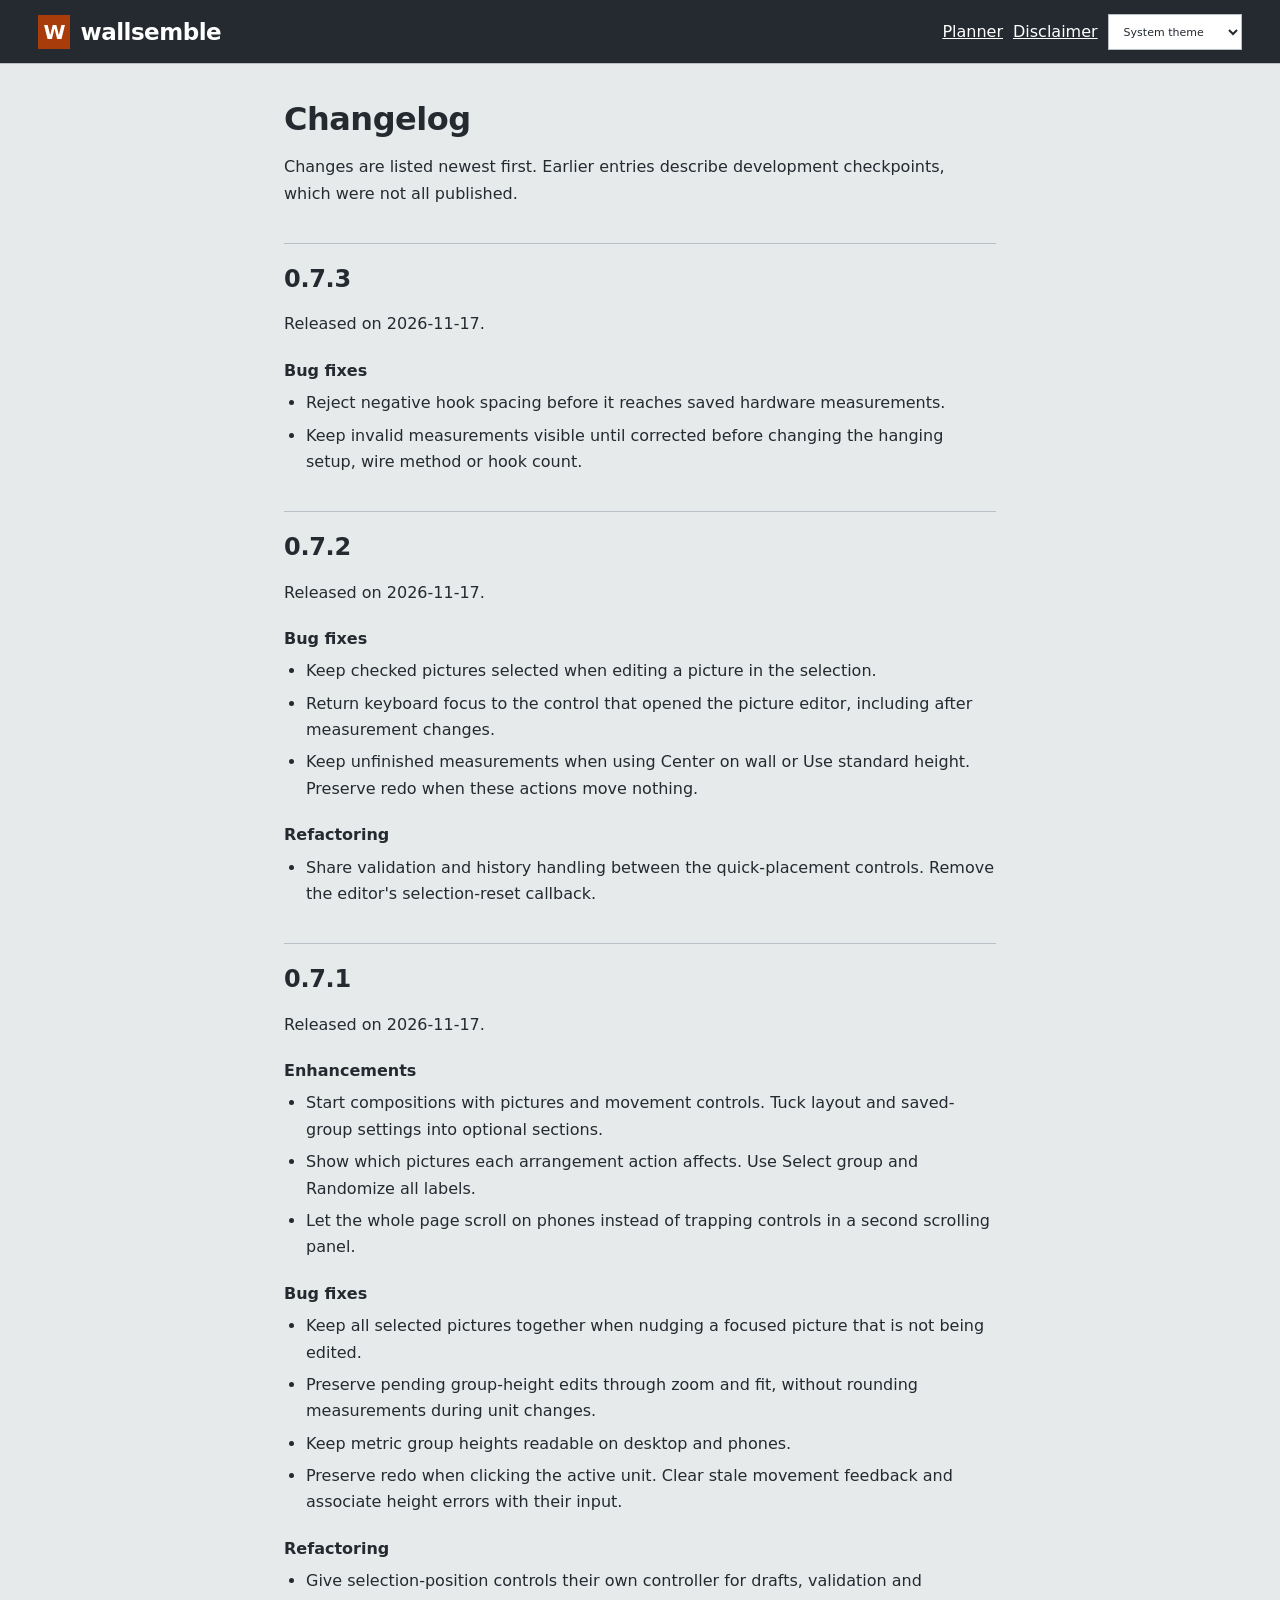
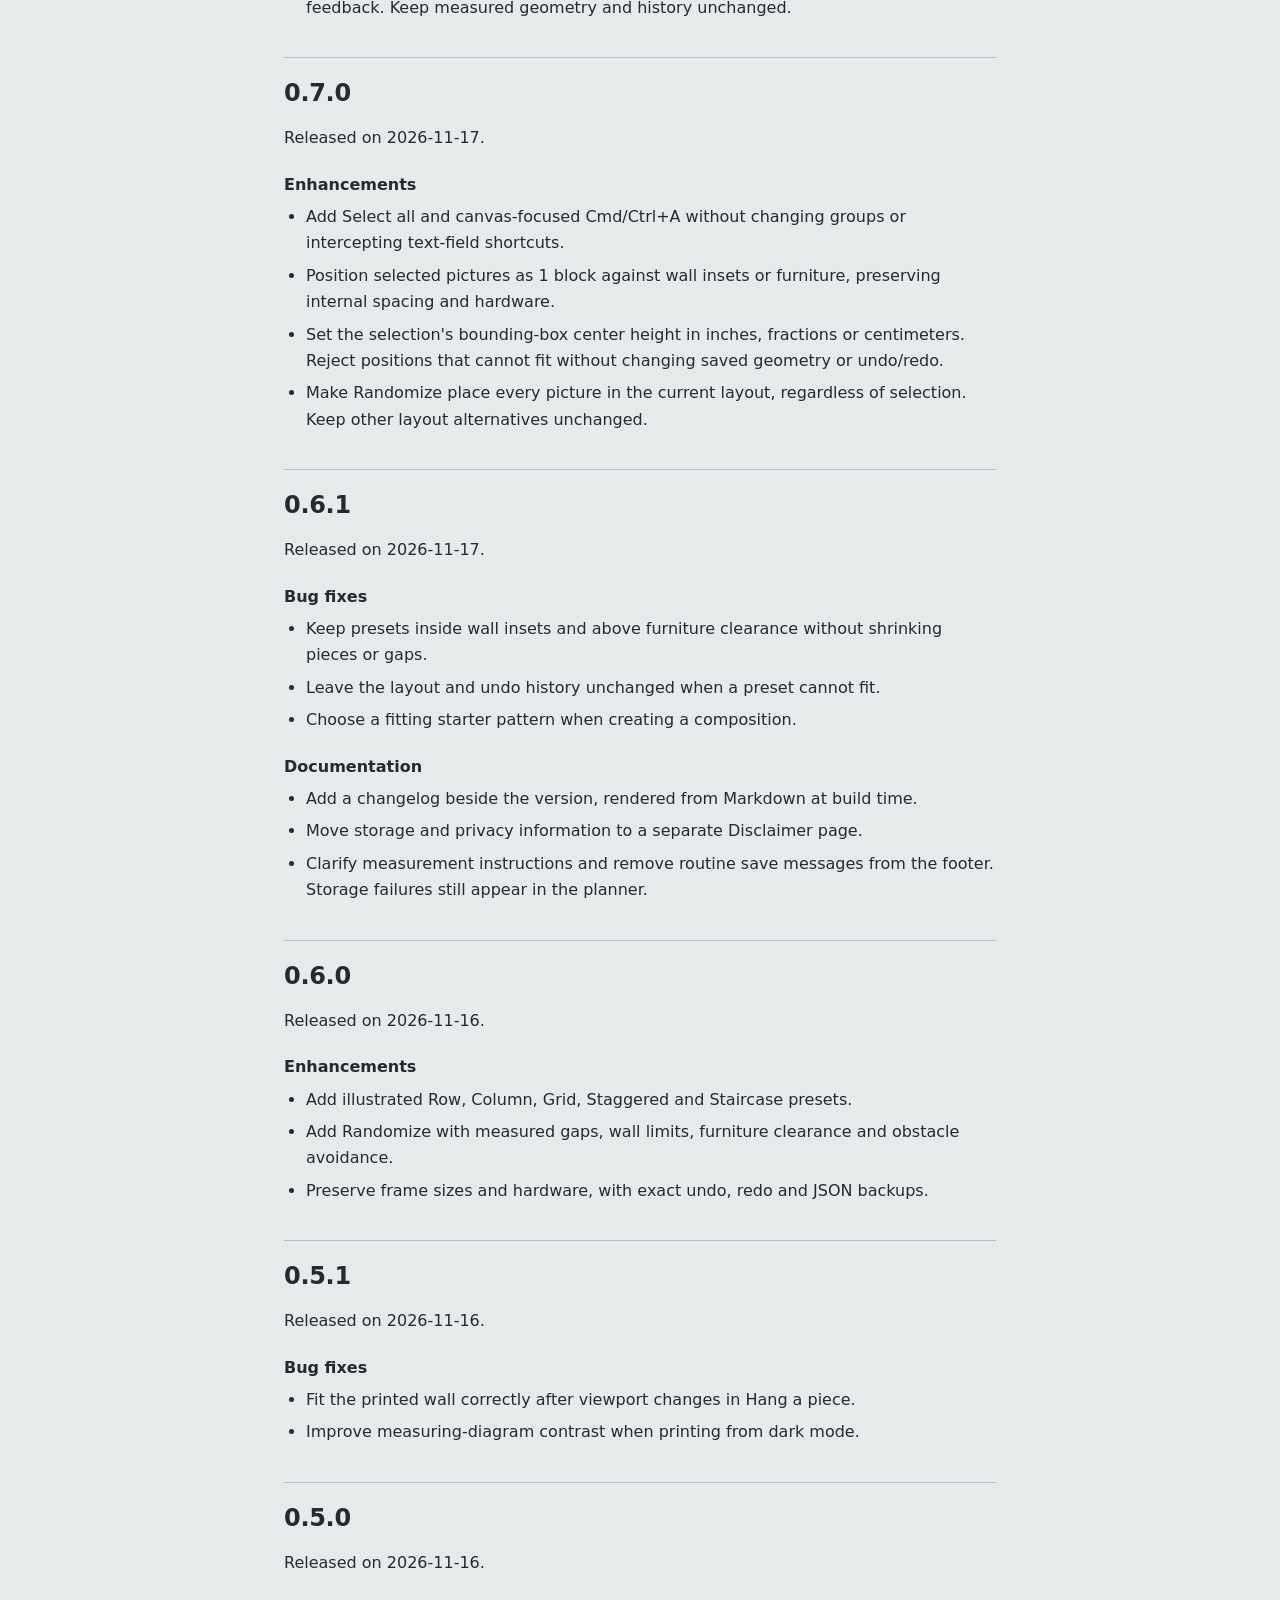
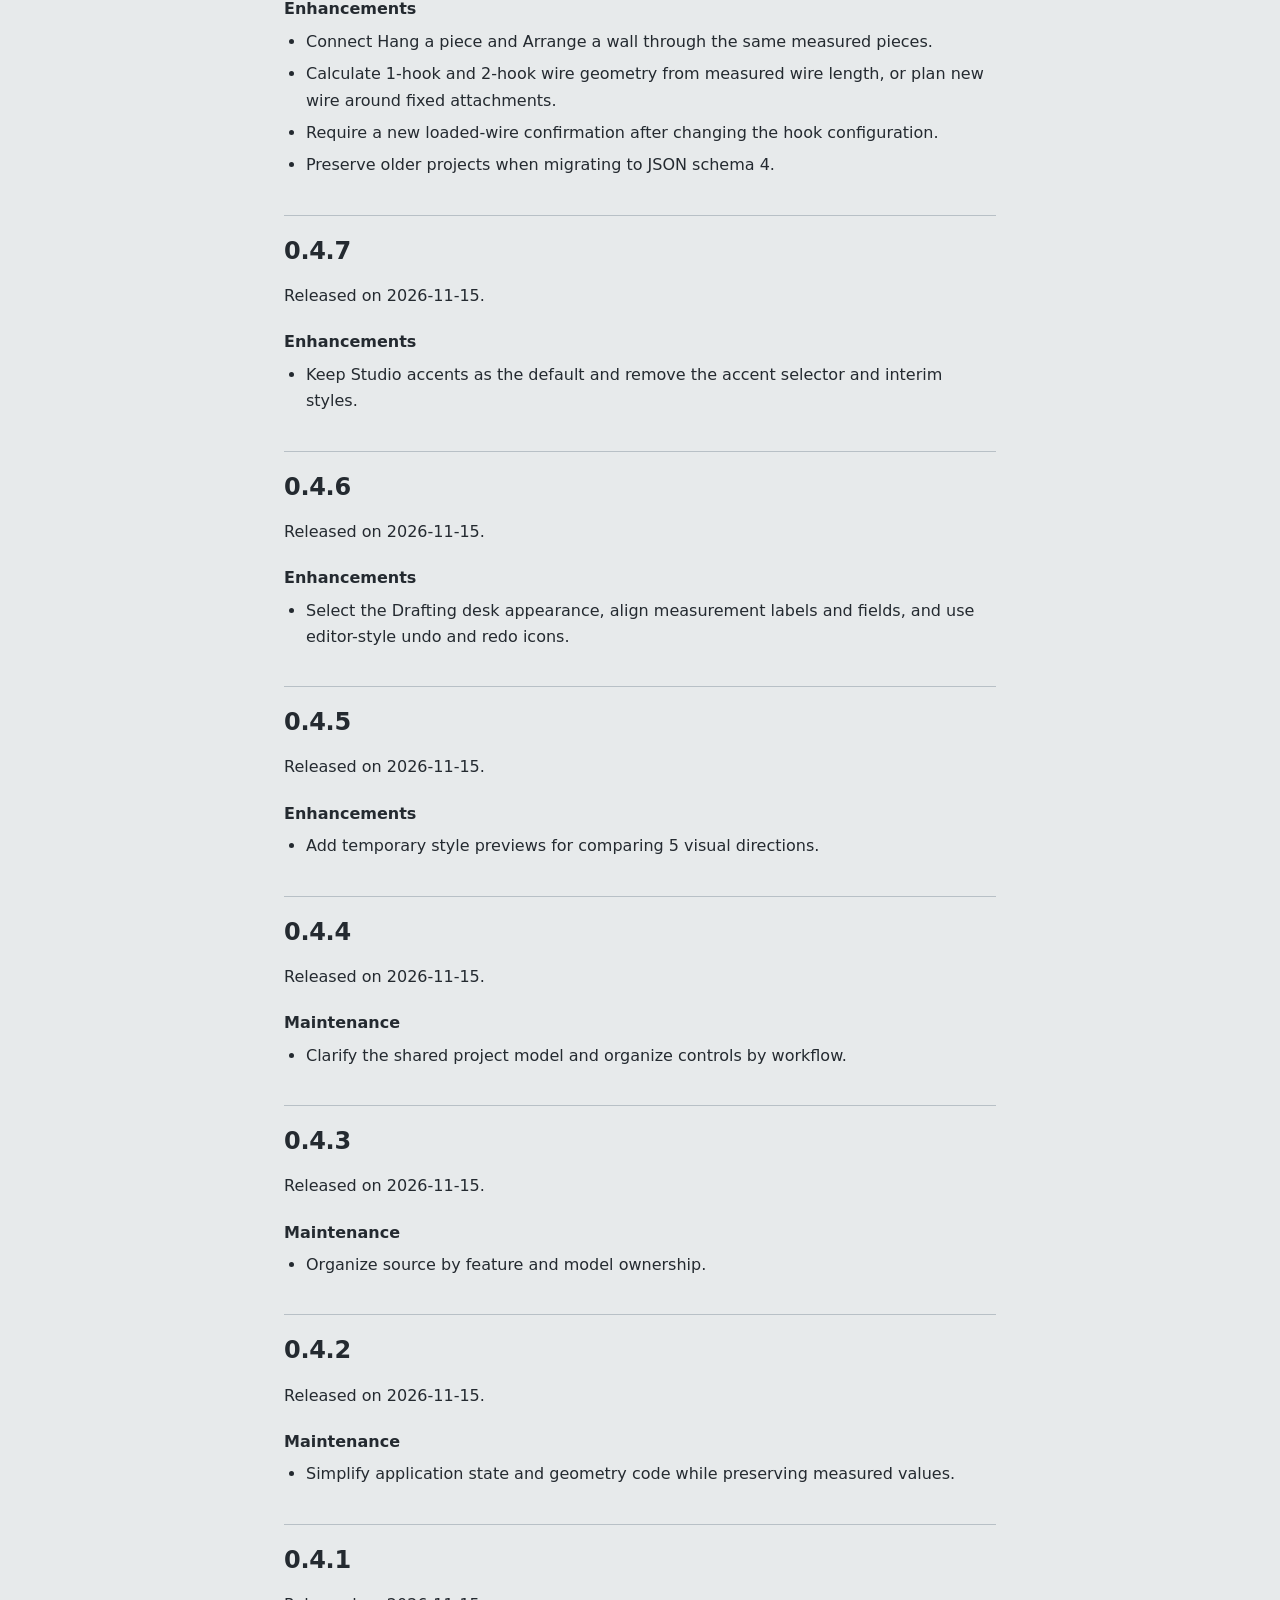
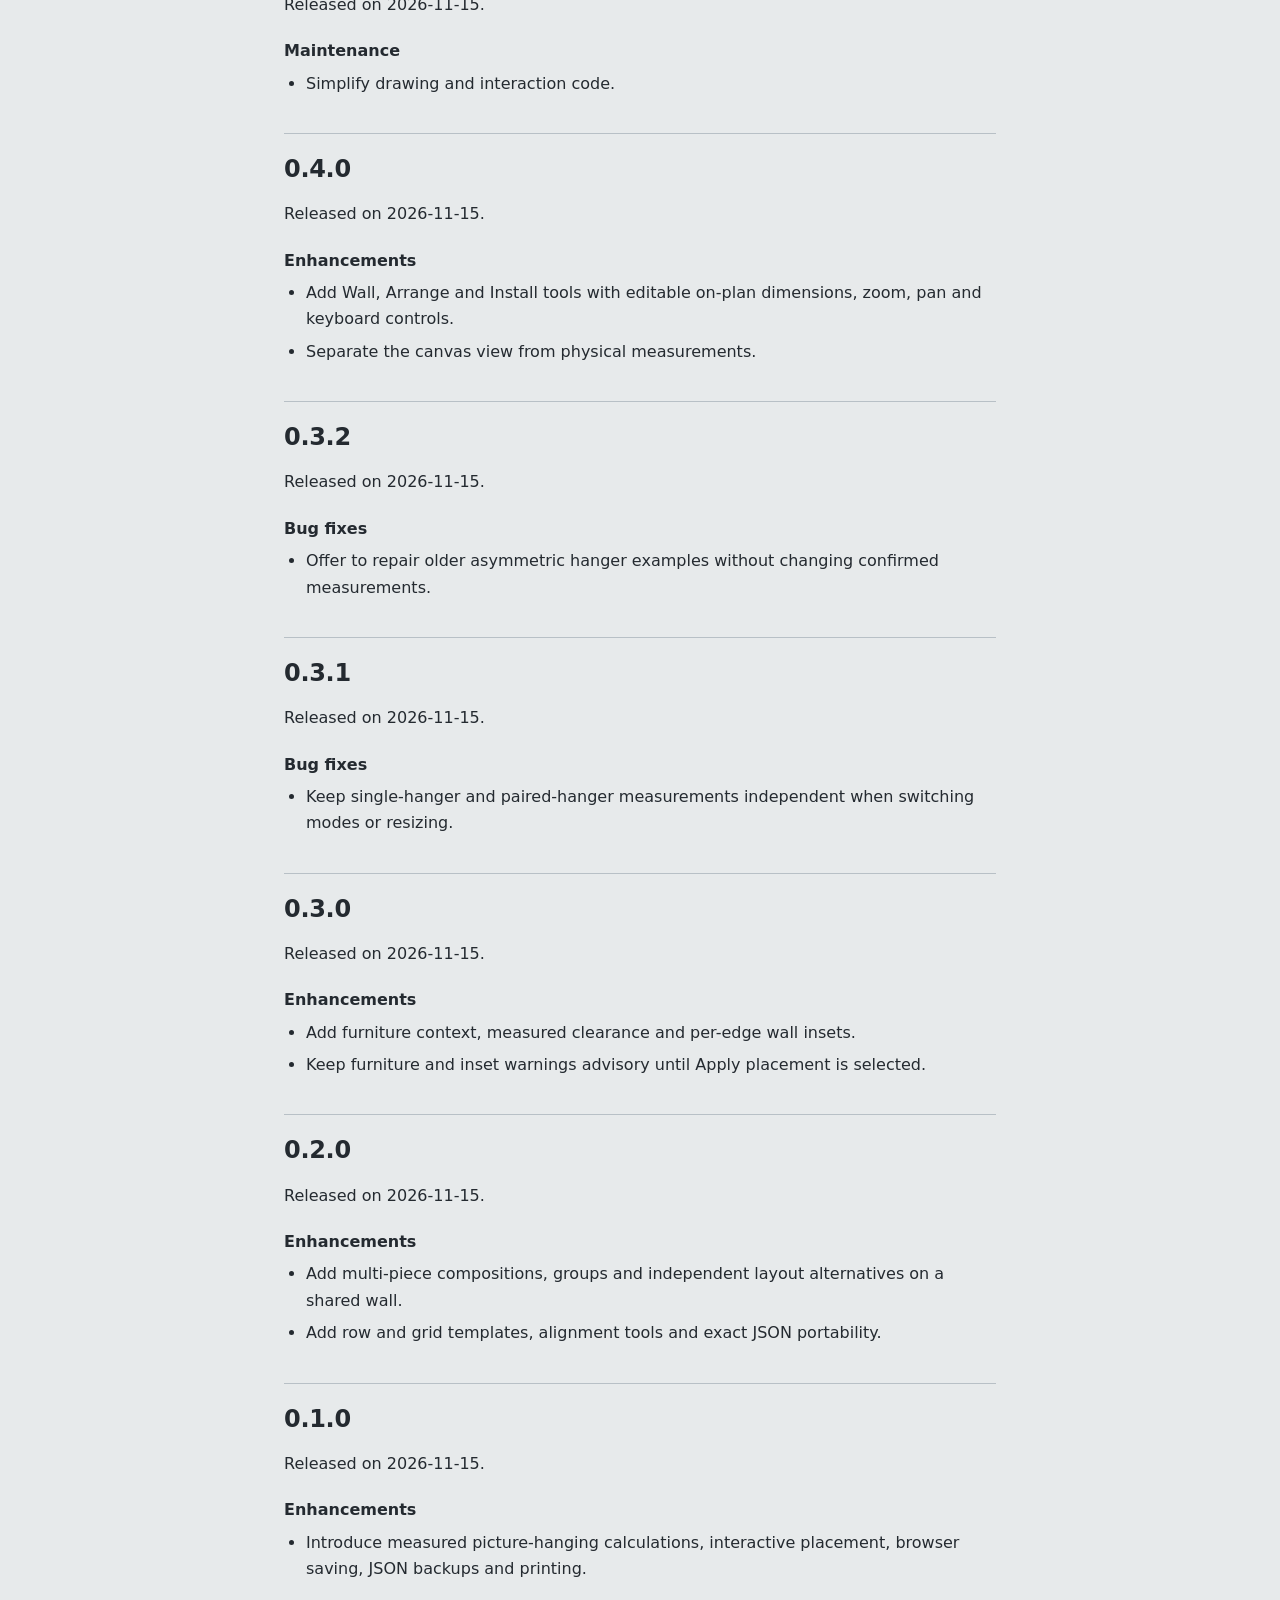
==== commit f05bc6d3: "deploy: v0.7.3" ====
--- a/changelog.html
+++ b/changelog.html
@@ -9,8 +9,8 @@
       content="Changes and fixes in each Wallsemble version."
     >
     <title>Changelog - Wallsemble</title>
-    <script type="module" crossorigin src="./assets/theme-D4Ay0iBO.js"></script>
-    <link rel="stylesheet" crossorigin href="./assets/theme-w2o9_EHN.css">
+    <script type="module" crossorigin src="./assets/theme-BSIugD4u.js"></script>
+    <link rel="stylesheet" crossorigin href="./assets/theme-DJT2625J.css">
   </head>
   <body class="document-page">
     <a class="skip-link" href="#content">Skip to changelog</a>
@@ -30,6 +30,53 @@
     <main id="content" class="document-content"><h1>Changelog</h1>
 <p>Changes are listed newest first. Earlier entries describe development checkpoints,
 which were not all published.</p>
+<h2>0.7.3</h2>
+<p>Released on 2026-11-17.</p>
+<h3>Bug fixes</h3>
+<ul>
+<li>Reject negative hook spacing before it reaches saved hardware measurements.</li>
+<li>Keep invalid measurements visible until corrected before changing the hanging setup, wire method or hook count.</li>
+</ul>
+<h2>0.7.2</h2>
+<p>Released on 2026-11-17.</p>
+<h3>Bug fixes</h3>
+<ul>
+<li>Keep checked pictures selected when editing a picture in the selection.</li>
+<li>Return keyboard focus to the control that opened the picture editor, including after measurement changes.</li>
+<li>Keep unfinished measurements when using Center on wall or Use standard height. Preserve redo when these actions move nothing.</li>
+</ul>
+<h3>Refactoring</h3>
+<ul>
+<li>Share validation and history handling between the quick-placement controls. Remove the editor&#39;s selection-reset callback.</li>
+</ul>
+<h2>0.7.1</h2>
+<p>Released on 2026-11-17.</p>
+<h3>Enhancements</h3>
+<ul>
+<li>Start compositions with pictures and movement controls. Tuck layout and saved-group settings into optional sections.</li>
+<li>Show which pictures each arrangement action affects. Use Select group and Randomize all labels.</li>
+<li>Let the whole page scroll on phones instead of trapping controls in a second scrolling panel.</li>
+</ul>
+<h3>Bug fixes</h3>
+<ul>
+<li>Keep all selected pictures together when nudging a focused picture that is not being edited.</li>
+<li>Preserve pending group-height edits through zoom and fit, without rounding measurements during unit changes.</li>
+<li>Keep metric group heights readable on desktop and phones.</li>
+<li>Preserve redo when clicking the active unit. Clear stale movement feedback and associate height errors with their input.</li>
+</ul>
+<h3>Refactoring</h3>
+<ul>
+<li>Give selection-position controls their own controller for drafts, validation and feedback. Keep measured geometry and history unchanged.</li>
+</ul>
+<h2>0.7.0</h2>
+<p>Released on 2026-11-17.</p>
+<h3>Enhancements</h3>
+<ul>
+<li>Add Select all and canvas-focused Cmd/Ctrl+A without changing groups or intercepting text-field shortcuts.</li>
+<li>Position selected pictures as 1 block against wall insets or furniture, preserving internal spacing and hardware.</li>
+<li>Set the selection&#39;s bounding-box center height in inches, fractions or centimeters. Reject positions that cannot fit without changing saved geometry or undo/redo.</li>
+<li>Make Randomize place every picture in the current layout, regardless of selection. Keep other layout alternatives unchanged.</li>
+</ul>
 <h2>0.6.1</h2>
 <p>Released on 2026-11-17.</p>
 <h3>Bug fixes</h3>
--- a/assets/theme-DJT2625J.css
+++ b/assets/theme-DJT2625J.css
@@ -0,0 +1 @@
+:root{color:var(--ink);background:var(--background);font-synthesis:none;--green:#2d5149;--muted:#73796e;--line:#e2e3da;--paper:#fffefa;--background:#f6f5f0;--ink:#273e37;--wall:#e9e5db;--wall-line:#d3cebf;--selection:#426e64;--lightningcss-light:initial;--lightningcss-dark: ;color-scheme:light;font-family:Avenir Next,Avenir,Segoe UI,sans-serif}:root[data-theme=dark]{--background:#1c2421;--ink:#e0e8df;--green:#83b3a4;--muted:#a3ad9f;--line:#3c473e;--paper:#252f29;--wall:#343d36;--wall-line:#566052;--selection:#99cabc;--lightningcss-light: ;--lightningcss-dark:initial;color-scheme:dark}*{box-sizing:border-box}.hanging-canvas text{fill:var(--ink);font:12px system-ui,sans-serif}.hook-offset-guide text{fill:currentColor;font:12px system-ui,sans-serif}body{margin:0}button,input,select{font:inherit}button,a,input,select,summary{-webkit-tap-highlight-color:transparent}button,summary{cursor:pointer}button:disabled{cursor:not-allowed;opacity:.43}button{color:inherit}button,input,select{border-radius:7px}a{color:inherit}:focus-visible{outline-offset:3px;outline:3px solid #6f9c8b}:root [hidden]{display:none}.skip-link{z-index:3;background:#fff;padding:12px;position:absolute;top:-60px}.skip-link:focus{top:10px}.topbar{border-bottom:1px solid var(--line);justify-content:space-between;align-items:center;gap:20px;min-height:64px;padding:12px 3%;display:flex}.brand{letter-spacing:-1px;align-items:center;gap:10px;font-size:23px;font-weight:650;text-decoration:none;display:flex}.brand-group{align-items:center;gap:12px;display:flex}.release-link{color:inherit;white-space:nowrap;font-size:12px}.brand-mark{background:var(--green);color:#fffefa;border-radius:8px;place-items:center;width:32px;height:34px;font:italic 22px Georgia,serif;display:grid}.version{letter-spacing:.3px;color:var(--muted);border:1px solid #d5dacd;border-radius:4px;margin-left:3px;padding:4px 5px;font-size:10px;font-weight:500}.top-actions{flex-wrap:wrap;align-items:center;gap:10px;display:flex}.local-indicator{color:var(--muted);margin-right:14px;font-size:12px}.button{border:1px solid #d9ddd0;padding:10px 15px;font-size:12px;font-weight:600}.button.quiet{background:0 0}.button.dark{background:var(--green);border-color:var(--green);color:#fff}.button span{margin-left:12px}main{max-width:1800px;margin:auto;padding:16px 3% 30px}.intro{justify-content:space-between;align-items:center;gap:24px;margin-bottom:16px;display:flex}.eyebrow{letter-spacing:1.8px;color:var(--muted);margin:0 0 12px;font-size:10px;font-weight:650}h1{letter-spacing:-1.5px;margin:0;font:400 45px/1.15 Georgia,Times New Roman,serif}h1 em{color:#718574;font-weight:400}.intro-copy{color:var(--muted);margin-bottom:0;font-size:13px}.unit-picker{background:#eeefe7;border:1px solid #dce0d4;border-radius:8px;flex-shrink:0;min-width:0;margin:0;padding:4px;display:flex}.unit-picker button{background:0 0;border:none;padding:9px 13px;font-size:11px}.unit-picker button[aria-pressed=true]{background:var(--paper);box-shadow:0 1px 4px #283e3710}.unit-picker span{color:var(--muted);padding-left:5px}.workspace-grid{grid-template-columns:minmax(0,1fr) 340px;align-items:start;gap:20px;display:grid}.controls{background:var(--paper);border:1px solid var(--line);border-radius:12px;overflow:hidden}.mode-picker{border-bottom:1px solid var(--line);border-top:0;border-left:0;border-right:0;grid-template-columns:1fr 1fr;gap:6px;min-width:0;margin:0;padding:14px;display:grid}.mode{border:1px solid var(--line);background:0 0;flex-direction:column;justify-content:center;align-items:center;gap:5px;min-height:70px;font-size:11px;display:flex}.mode.active{background:#f1f5ed;border-color:#93aa96}.mode-symbol{font-size:22px;line-height:22px}.mode small{font-size:9px}.control-section{border-bottom:1px solid var(--line);padding:23px 21px}.control-section:last-child{border-bottom:0}.section-heading{justify-content:space-between;align-items:center;margin-bottom:16px;display:flex}h2{letter-spacing:-.3px;margin:0;font-size:15px;font-weight:550}.document-content h2{border-top:1px solid var(--line);margin:36px 0 8px;padding-top:20px;scroll-margin-top:20px;font-size:24px;line-height:1.3}.section-heading span{color:#929b87;letter-spacing:0;margin-right:9px;font-size:10px}.section-copy{color:var(--muted);margin:-5px 0 17px;font-size:12px}.small-label{letter-spacing:.7px;color:var(--muted);font-size:9px}.preset-grid{border:0;grid-template-columns:repeat(3,minmax(0,1fr));gap:6px;min-width:0;margin:12px 0 0;padding:0;display:grid}.preset-grid .button{flex-direction:column;align-items:center;gap:5px;min-width:0;padding:8px 3px;display:flex}.preset-grid svg{fill:none;stroke:currentColor;stroke-width:1.5px;width:54px;height:34px}label{color:#546153;font-size:10px;font-weight:550;line-height:1.5;display:block}input[type=text],select{color:#273e37;background:#fffefa;border:1px solid #dfe3d7;width:100%;min-width:0;height:39px;margin-top:6px;padding:10px 11px;font-size:12px;display:block}input[aria-invalid=true]{background:#fff3ee;border-color:#b6573e}input::placeholder{color:#969d90;font-size:11px}select{padding-right:20px}.measure-input{margin-top:6px;display:block;position:relative}.measure-input input{margin-top:0;padding-right:33px}.measure-input>span{color:#929889;pointer-events:none;font-size:11px;position:absolute;top:50%;right:11px;transform:translateY(-50%)}.field-grid{grid-template-columns:minmax(0,1fr) minmax(0,1fr);align-items:end;gap:12px;display:grid}.spaced{margin-top:14px}.inset-label{justify-content:space-between;align-items:center;gap:12px;margin-top:13px;display:flex}.inset-label>.measure-input{margin-top:0}.selection-position{border:0;min-width:0;margin:20px 0 0;padding:0}.selection-position legend{margin-bottom:12px}.arrangement-options{margin-top:12px}.measure-input.short{width:90px}.selection-position .measure-input.short{flex-shrink:0;width:156px}.hint{color:#7d8277;margin:10px 0 0;font-size:10px;font-weight:400;line-height:1.65}input[type=color]{cursor:pointer;background:0 0;border:none;width:23px;height:23px;padding:0}.inline-actions{justify-content:space-between;gap:8px;margin-top:10px;display:flex}.text-button{color:#486b58;text-underline-offset:3px;background:0 0;border:0;padding:0;font-size:10px;line-height:1.8;text-decoration:underline}.setup-fields{margin-top:15px}.setup-fields>.hint:first-child{margin-bottom:12px}.optional{color:var(--muted);font-size:9px;font-weight:400;display:block}.hardware-offsets{border-top:1px solid var(--line);margin-top:17px;padding-top:14px}summary{color:#486b58;font-size:10px}details .hint{margin-bottom:12px}.preview-column{min-width:0}.preview-card,.results-card{border:1px solid var(--line);background:var(--paper);border-radius:12px}.preview-toolbar{justify-content:space-between;align-items:center;padding:23px 25px 0;display:flex}.preview-toolbar .eyebrow,.results-heading .eyebrow{letter-spacing:1.5px;margin-bottom:8px;font-size:9px}.preview-toolbar h2{font-family:inherit;font-size:18px;font-weight:400}.history-actions{gap:6px;display:flex}.icon-button{border:1px solid var(--line);background:0 0;place-items:center;width:32px;height:30px;padding:0;font-size:18px;display:inline-grid}.icon-button svg{fill:none;stroke:currentColor;stroke-width:2px;stroke-linecap:round;stroke-linejoin:round;width:18px;height:18px}.wall-size{text-align:center;color:var(--muted);letter-spacing:.3px;margin-top:25px;font-size:10px}.canvas-container{background:var(--wall);border-top:1px solid #d3cebf;border-left:1px solid #d3cebf;border-right:1px solid #d3cebf;margin:16px 9% 0}#wall-canvas{touch-action:none;width:100%;display:block;overflow:hidden}.wall-piece{cursor:grab;outline:none}.wall-piece:active{cursor:grabbing}.wall-piece .selection-outline{visibility:hidden}.wall-piece.selected .selection-outline,.wall-piece:focus-visible .selection-outline{visibility:visible}.canvas-footer{color:var(--muted);justify-content:space-between;gap:12px;padding:18px 25px;font-size:10px;display:flex}.legend-dot{background:#ba765b;border-radius:50%;width:7px;height:7px;margin-right:5px;display:inline-block}.height-note{border-top:1px solid var(--line);justify-content:space-between;align-items:center;gap:10px;padding:15px 25px;font-size:11px;display:flex}.height-note .small-label{font-size:8px}.results-card{margin-top:20px;padding:22px 25px 18px}.results-heading{justify-content:space-between;align-items:center;gap:10px;display:flex}.results-heading h2{font:22px Georgia,serif}.results-grid{grid-template-columns:minmax(0,1fr) 135px;gap:25px;padding:22px 0 14px;display:grid}.mark+.mark{border-top:1px solid var(--line);margin-top:20px;padding-top:15px}.mark-title{text-transform:uppercase;letter-spacing:1px;color:var(--muted);margin:0 0 9px;font-size:10px}.coordinates{grid-template-columns:1fr 1fr;gap:10px;display:grid}.coordinate strong{letter-spacing:-.5px;color:#2e5144;font:26px Georgia,serif;display:block}.coordinate span{color:var(--muted);font-size:10px}.fastener-note{color:#596c59;margin-bottom:0;font-size:10px;line-height:1.6}.hardware-figure{text-align:center;margin:0}#hardware-diagram{width:100%;height:130px;display:block}figcaption{color:#697766;margin-top:8px;font-size:9px;line-height:1.5}.hardware-figure figcaption span{color:#8b9185;font-size:8px}.safety-note{border-top:1px solid var(--line);color:#858b7c;margin:0;padding-top:14px;font-size:9px;line-height:1.65}.wire-result{background:#f0f3e9;border-radius:7px;margin-top:20px;padding:13px 15px;font-size:11px;line-height:1.7}.wire-result p{margin:3px 0}.wire-result strong{color:#35523d}.feedback,.notice{color:#806336;background:#fcf6e8;border:1px solid #e6d3ac;border-radius:8px;margin-top:18px;padding:13px 17px;font-size:11px;line-height:1.7}.feedback.error{color:#9c4a36;background:#fff2ec;border-color:#e8c1b4}.feedback p{margin:3px 0}.notice{margin:0 0 20px}.workspace-footer{color:#7f8876;justify-content:space-between;gap:10px;padding:17px 3px 0;font-size:9px;display:flex}.prototype-note{color:#818879;max-width:550px;margin-top:20px;font-size:10px;line-height:1.7}#theme-picker{width:auto;height:36px;margin:0;font-size:11px}.preview-toolbar{flex-wrap:wrap;gap:12px}.placement-guidance{border-top:1px solid var(--line);border-bottom:1px solid var(--line);padding:16px 24px}.context-toolbar{flex-wrap:wrap;justify-content:space-between;align-items:end;gap:12px;display:flex}.context-toolbar label{flex:1;min-width:140px}.context-toolbar select{margin-top:6px}.placement-guidance details{margin-top:14px}.furniture-fields,.inset-fields{margin-top:12px}.guidance-source{margin-bottom:0}.guidance-source a{color:inherit}#furniture rect{fill:#c0b49a;stroke:#8c8978;stroke-width:1px;vector-effect:non-scaling-stroke}#furniture text{fill:#3e4e41}:root[data-theme=dark] #furniture rect{fill:#58614d;stroke:#819077}:root[data-theme=dark] #furniture text{fill:#e4e8d9}.history-actions .button{padding:5px 10px;font-size:10px}.piece-editor{overscroll-behavior:contain;background:var(--paper);width:min(360px,100vw - 32px);max-height:calc(100dvh - 32px);color:var(--ink);border:1px solid var(--line);border-radius:12px;margin:0;padding:0;position:fixed;inset:auto;overflow-y:auto;box-shadow:0 16px 70px #0005}.piece-editor::backdrop{background:#101b152e}.piece-editor-header{z-index:1;background:var(--paper);border-bottom:1px solid var(--line);justify-content:space-between;align-items:start;gap:12px;padding:17px 18px 12px;display:flex;position:sticky;top:0}.piece-editor-header h2{overflow-wrap:anywhere;font-size:17px}.piece-editor-header .eyebrow{margin-bottom:8px;font-size:8px}.piece-editor-hint{color:var(--muted);padding:0 18px;font-size:10px;line-height:1.6}.piece-editor .control-section{padding:16px 18px}.piece-editor .feedback{margin:12px 18px}.storage-dialog{background:var(--paper);width:min(440px,100vw - 32px);max-height:calc(100dvh - 32px);color:var(--ink);border:1px solid var(--line);border-radius:12px;padding:22px;overflow-y:auto;box-shadow:0 16px 70px #0005}.storage-dialog::backdrop{background:#101b1555}.storage-heading{justify-content:space-between;align-items:center;gap:12px;display:flex}.storage-dialog>p{color:var(--muted);font-size:12px;line-height:1.7}.storage-choice{border-top:1px solid var(--line);color:var(--ink);align-items:start;gap:10px;padding:14px 0;font-size:12px;display:flex}.storage-choice small{color:var(--muted);margin-top:5px;font-size:11px;font-weight:400;line-height:1.6;display:block}.storage-actions{justify-content:end;margin-top:18px;display:flex}.piece-list{gap:5px;margin-top:10px;display:grid}.piece-row{border:1px solid var(--line);border-radius:6px;align-items:center;gap:9px;padding:5px 9px;display:flex}.piece-row.editing{border-color:var(--selection)}.piece-edit{text-align:left;overflow-wrap:anywhere;background:0 0;border:0;flex:1;padding:6px 0;font-size:11px}.piece-edit:before{content:"";background:var(--piece-color);border-radius:50%;width:8px;height:8px;margin-right:7px;display:inline-block}.composition-actions{border:0;flex-wrap:wrap;gap:6px;min-width:0;margin-top:12px;padding:0;display:flex}.composition-actions .button{padding:7px 9px;font-size:10px}.snap-toggle{align-items:center;gap:7px;margin-top:14px;font-size:10px;display:flex}.snap-toggle .hint{margin:0}:root[data-theme=dark] h1 em,:root[data-theme=dark] .text-button,:root[data-theme=dark] summary{color:#a9c5ab}:root[data-theme=dark] label,:root[data-theme=dark] .fastener-note{color:#bdc9b9}:root[data-theme=dark] .hint,:root[data-theme=dark] .prototype-note,:root[data-theme=dark] .safety-note,:root[data-theme=dark] .workspace-footer,:root[data-theme=dark] figcaption{color:#a3ad9f}:root[data-theme=dark] input[type=text],:root[data-theme=dark] select{color:var(--ink);background:#202a24;border-color:#4a5749}:root[data-theme=dark] .unit-picker{border-color:var(--line);background:#202a24}:root[data-theme=dark] .unit-picker button[aria-pressed=true],:root[data-theme=dark] .mode.active{background:#354b3e}:root[data-theme=dark] .mode.active{border-color:#7a9e85}:root[data-theme=dark] .button{border-color:#58664f}:root[data-theme=dark] .button.dark,:root[data-theme=dark] .brand-mark{color:#fffefa;background:#4f7868}:root[data-theme=dark] .coordinate strong,:root[data-theme=dark] .wire-result strong{color:#b8d5ba}:root[data-theme=dark] .wire-result{background:#324336}:root[data-theme=dark] .feedback,:root[data-theme=dark] .notice{color:#edcc91;background:#3b3426;border-color:#7b6842}:root[data-theme=dark] .feedback.error,:root[data-theme=dark] input[aria-invalid=true]{color:#f3b4a1;background:#442c27;border-color:#a76e5a}:root[data-theme=dark] .canvas-container{border-color:var(--wall-line)}:root[data-theme=dark] #wall-background{fill:var(--wall)}:root[data-theme=dark] #wall-guides rect:last-of-type{fill:#455044}@media (width>=1200px){.control-section{padding:24px}}@media (width<=900px){.local-indicator{display:none}.control-section{padding:19px 16px}.preview-toolbar,.results-card{padding:19px 17px}.canvas-footer{flex-wrap:wrap;padding:16px}.results-grid{grid-template-columns:1fr 95px;gap:12px}.coordinate strong{font-size:21px}.height-note{flex-wrap:wrap;padding:14px 17px}}@media (width<=680px){.topbar{flex-wrap:wrap;gap:10px}.brand{font-size:21px}.button{padding:9px 11px;font-size:10px}.top-actions{gap:7px}h1{font-size:37px}.intro-copy{font-size:12px}.workspace-grid{flex-direction:column;display:flex}.controls,.preview-column{width:100%}.preview-column{display:contents}.preview-card{order:-1;width:100%}.results-card,.workspace-footer,.prototype-note,.feedback{width:100%;margin-top:0}.controls{order:0}.results-card,.feedback{order:1}.workspace-footer,.prototype-note{order:2}.control-section{padding:21px}.height-note .small-label{font-size:7px}}.intro h1{font-size:30px}.intro .eyebrow,.intro-copy,.local-indicator{display:none}.preview-column{grid-area:1/1}.controls{border-top:4px solid var(--tool-ink);scrollbar-gutter:stable;grid-area:1/2;max-height:calc(100dvh - 145px);position:sticky;top:12px;overflow:auto}.tool-tabs{z-index:1;background:var(--paper);border-bottom:1px solid var(--line);gap:4px;padding:6px;display:flex;position:sticky;top:0}.tool-tabs button{background:0 0;border:0;flex:1;padding:12px 5px;font-size:12px}.tool-tabs [aria-selected=true]{background:var(--tool-wash);color:var(--tool-ink);box-shadow:inset 0 -3px var(--tool-ink);font-weight:700}kbd{color:var(--muted);font:10px ui-monospace,monospace}.tool-description{background:var(--tool-wash);margin:0;padding:14px 18px;font-size:12px;line-height:1.5}.controls .control-section{padding:18px}.controls .section-copy{display:none}.controls .section-heading h2{color:var(--tool-ink)}.preview-toolbar{background:var(--tool-wash);border-radius:12px 12px 0 0;padding:14px 18px}.preview-toolbar .eyebrow{color:var(--tool-ink);margin-bottom:5px}.view-tools{border:0;border-bottom:1px solid var(--line);flex-wrap:wrap;align-items:center;gap:5px;min-width:0;margin:0;padding:10px 14px;display:flex}#workspace .view-tools .button{padding:7px 10px}.view-tools [aria-pressed=true]{color:var(--tool-ink);background:var(--tool-wash);border-color:var(--tool-ink)}#zoom-level{text-align:center;min-width:40px;font:12px system-ui,sans-serif}.wall-size{margin-top:10px}#workspace .canvas-container{border:1px solid var(--line);background:var(--background);border-radius:6px;height:clamp(280px,100dvh - 325px,650px);margin:8px 10px 0}#wall-canvas{height:100%}#wall-canvas.pan-enabled,#wall-canvas.pan-enabled .wall-piece{cursor:grab}.canvas-footer{padding:10px 16px}.height-note{padding:12px 16px}.controls .placement-guidance{border:0;border-radius:0;margin:0;padding:18px}.context-toolbar{flex-wrap:wrap}.dimension,.dimension-label{pointer-events:none;outline:0}.dimension path{stroke:var(--dimension-ink);stroke-width:1px;pointer-events:none}#wall-canvas #dimensions text{fill:var(--dimension-ink);pointer-events:none;font-family:system-ui,sans-serif}#wall-canvas #dimensions rect{fill:var(--paper);fill-opacity:.96}.dimension .editable{cursor:text}#wall-canvas #dimensions .editable rect{pointer-events:all;stroke:var(--tool-ink);stroke-width:1px;vector-effect:non-scaling-stroke}#wall-canvas #dimensions .editable:focus-visible rect,#wall-canvas #dimensions .editable:hover rect{stroke-width:1.5px;fill:var(--tool-wash)}.bearing-mark{fill:var(--paper);stroke:var(--tool-ink);stroke-width:2px}.fastener-mark{stroke:var(--dimension-ink);stroke-width:2px}.dimension-editor{border:1px solid var(--tool-ink);background:var(--paper);width:min(310px,100vw - 24px);max-height:calc(100dvh - 24px);color:var(--ink);border-radius:10px;margin:0;padding:20px;position:fixed;overflow:auto;box-shadow:0 12px 60px #0005}.dimension-editor::backdrop{background:#101b1522}#dimension-editor h2{margin:0 0 14px;font-size:17px}.dimension-actions{gap:8px;display:flex}.shortcut-list{grid-template-columns:110px 1fr;gap:12px;font-size:12px;line-height:1.5;display:grid}.shortcut-list dt{font-weight:600}.shortcut-list dd{margin:0}#print-context{display:none}@media (width<=900px){.workspace-grid{grid-template-columns:minmax(0,1fr) 300px;gap:12px}.topbar .local-indicator{display:none}}@media (width<=680px){.workspace-grid{display:flex}.controls{scrollbar-gutter:auto;width:100%;max-height:none;position:static;overflow:visible}#workspace .canvas-container{height:330px}.preview-toolbar{flex-wrap:wrap;gap:8px}.intro{flex-flow:wrap;gap:12px}.intro h1{font-size:28px}}@media (prefers-reduced-motion:no-preference){button{transition:background-color .15s,border-color .15s}}@media screen{:root{--background:#e7eaeb;--paper:#fff;--ink:#242a30;--muted:#59616a;--line:#b8c0c6;--wall:#f4f4ef;--wall-line:#adb5bd;--accent:#a83c0a;--on-accent:#fff;font-family:system-ui,sans-serif}:root[data-theme]{--green:var(--accent);--selection:var(--accent);--accent-wash:color-mix(in srgb, var(--accent) 9%, var(--paper));--tool-ink:var(--accent);--tool-wash:var(--accent-wash);--dimension-ink:var(--accent)}:root[data-theme] :focus-visible{outline-color:var(--accent)}:root[data-theme] :is(button,input,select,.controls,.preview-card,.results-card,dialog,.unit-picker,.piece-row,.feedback,.notice,.wire-result,.brand-mark){border-radius:0}:root[data-theme] .topbar{color:#fff;background:#242a30}:root[data-theme] .topbar .quiet{border-color:#727c86}:root[data-theme] .topbar .version{color:#d3dae0}:root[data-theme] .brand{letter-spacing:-.5px;font-family:system-ui,sans-serif;font-weight:700}:root[data-theme] .brand-mark{font:700 20px system-ui,sans-serif}:root[data-theme] .brand-mark,:root[data-theme] .button.dark{background:var(--accent);color:var(--on-accent);border-color:var(--accent)}:root[data-theme] .intro h1{text-transform:uppercase;letter-spacing:.06em;font-family:system-ui,sans-serif;font-size:21px;font-weight:650}:root[data-theme] h1 em{color:inherit;font-style:normal}:root[data-theme] :is(h2,.coordinate strong){color:var(--ink);font-family:system-ui,sans-serif}:root[data-theme] :is(label,.fastener-note){color:var(--ink)}:root[data-theme] :is(.hint,.prototype-note,.safety-note,.workspace-footer,figcaption,.section-heading span,.measure-input>span){color:var(--muted)}:root[data-theme] :is(.text-button,summary){color:var(--accent)}:root[data-theme] :is(input[type=text],select){background:var(--paper);border-color:var(--line);color:var(--ink)}:root[data-theme] input[aria-invalid=true]{color:#713125;background:#fff3ee;border-color:#b6573e}:root[data-theme] :is(input[data-path],.coordinate strong,#zoom-level){font-variant-numeric:tabular-nums;font-family:ui-monospace,SFMono-Regular,Consolas,monospace}:root[data-theme] :is(.button,.version,.unit-picker){border-color:var(--line)}:root[data-theme] .unit-picker{background:var(--background)}:root[data-theme] :is(.mode.active,.unit-picker button[aria-pressed=true],.wire-result){background:var(--accent-wash);box-shadow:none}:root[data-theme] .mode.active{border-color:var(--accent)}:root[data-theme] .wire-result strong{color:var(--ink)}:root[data-theme] .controls{border-top-width:1px}:root[data-theme] .section-heading h2{text-transform:uppercase;letter-spacing:.08em;font-size:12px}:root[data-theme] .preview-toolbar{background:var(--paper);border-bottom:1px solid var(--line);border-radius:0}:root[data-theme] #workspace .canvas-container{border-color:var(--wall-line);border-radius:0}:root[data-theme] #wall-background{fill:var(--wall)}:root[data-theme] #wall-guides rect:last-of-type{fill:var(--paper)}:root[data-theme] .selection-outline{stroke:var(--selection)}:root[data-theme] #furniture rect{fill:color-mix(in srgb, var(--ink) 18%, var(--wall));stroke:var(--muted)}:root[data-theme] #furniture text{fill:var(--ink)}:root[data-theme] .canvas-footer{border-top:1px solid var(--line);font-family:ui-monospace,monospace}:root[data-theme] .height-note{background:var(--paper);border-top:3px double var(--line)}:root[data-theme=dark]{--background:#191b1e;--paper:#24272b;--ink:#edf0f2;--muted:#b5bbc2;--line:#565d66;--wall:#30343a;--wall-line:#656d76;--accent:#ffb078;--on-accent:#242a30}:root[data-theme=dark] input[aria-invalid=true]{color:#f3b4a1;background:#442c27}}.workspace-tabs{border-bottom:1px solid var(--line);gap:6px;margin-bottom:16px;display:flex}.workspace-tabs button{background:0 0;border:0;padding:14px 18px;font-size:13px}.workspace-tabs [aria-selected=true]{color:var(--green);box-shadow:inset 0 -3px var(--green);font-weight:700}.hanging-guide,.hanging-help{padding:18px 22px}#measuring-title{margin:20px 0 10px;font-size:17px}.hanging-guide p{font-size:13px;line-height:1.65}.hanging-canvas{background:var(--wall);border-block:1px solid var(--line);width:100%;height:420px;display:block}.hanging-canvas .origin-label{fill:var(--muted);font-size:10px}.measuring-frame{fill:var(--paper);stroke:var(--wall-line);stroke-width:2px}.measure-line{fill:none;stroke:var(--muted);stroke-width:1px}.measuring-wire{fill:none;stroke:var(--ink);stroke-width:2px}.attachment-point{fill:var(--ink)}.cradle-point,.wire-target{fill:var(--green)}.wire-target{stroke:var(--paper);stroke-width:2px;cursor:ns-resize;touch-action:none}.hanging-calculation{border-bottom:1px solid var(--line);margin:0;padding:18px 22px;font-size:13px;line-height:1.7}.example-note{border-left:2px solid var(--green);padding-left:10px}#wire-settings{margin-top:20px}#wire-target-control{margin-top:15px}#wire-target-slider{width:100%;accent-color:var(--green);margin:12px 0}.hook-offset-guide{width:100%;height:130px;color:var(--ink)}@media screen{body[data-workspace=hang] .controls{max-height:none;position:static;overflow:visible}body[data-workspace=hang] .hardware-figure{display:none}body[data-workspace=hang] .results-grid{grid-template-columns:1fr}}@media (width<=680px){.hanging-canvas{height:360px}.hanging-guide,.hanging-help,.hanging-calculation{padding:16px}}@media print{.workspace-tabs,#wire-target,.hanging-guide label{display:none}:root #arrange-view[hidden],:root #hang-view[hidden]{display:block}.hanging-canvas{background:#fff;height:300px}.hanging-canvas .cradle-point,.hanging-canvas .attachment-point{fill:#222}.view-tools,#dimension-editor,#shortcuts-dialog{display:none}:root .results-card[hidden]{display:block}#print-context{color:#333;padding:12px;font-size:11px;display:block}:root[data-theme] #workspace{--tool-ink:#222;--tool-wash:#fff;--dimension-ink:#222}#workspace .canvas-container{background:#fff;width:100%;max-width:450px;height:350px;margin:10px auto}.placement-guidance .context-toolbar,.placement-guidance details{display:none}:root[data-theme] #furniture rect{fill:#c0b49a;stroke:#8c8978}:root[data-theme] #furniture text{fill:#3e4e41}.piece-editor,.storage-dialog{display:none}.piece-editor::backdrop{background:0 0}.coordinate strong{color:#000}:root[data-theme]{--background:#fff;--paper:#fff;--ink:#222;--muted:#555;--line:#ccc;--lightningcss-light:initial;--lightningcss-dark: ;color-scheme:light}:root[data-theme=dark] .safety-note,:root[data-theme=dark] .hint,:root[data-theme=dark] .fastener-note,:root[data-theme=dark] figcaption{color:#555}:root[data-theme=dark] .wire-result{background:#f2f2eb}:root[data-theme=dark] .wire-result strong,:root[data-theme=dark] .coordinate strong{color:#222}#wall-background,:root[data-theme=dark] #wall-background{fill:#e9e5db}body{background:#fff}.topbar,.intro,.controls,.prototype-note,.workspace-footer,.history-actions,#print-button,.notice,.skip-link{display:none}main{max-width:none;padding:0}.workspace-grid{display:block}.preview-card,.results-card{break-inside:avoid;border:1px solid #ccc}.canvas-footer{display:none}.results-card{margin-top:15px}}.document-content{overflow-wrap:anywhere;max-width:760px;padding:36px 24px 64px;line-height:1.65}.document-content h1{letter-spacing:-.5px;font-family:inherit;font-size:32px;font-weight:600;line-height:1.2}.document-content h3{margin:20px 0 6px;font-size:16px}.document-content ul{margin:6px 0 16px;padding-left:22px}.document-content li+li{margin-top:6px}
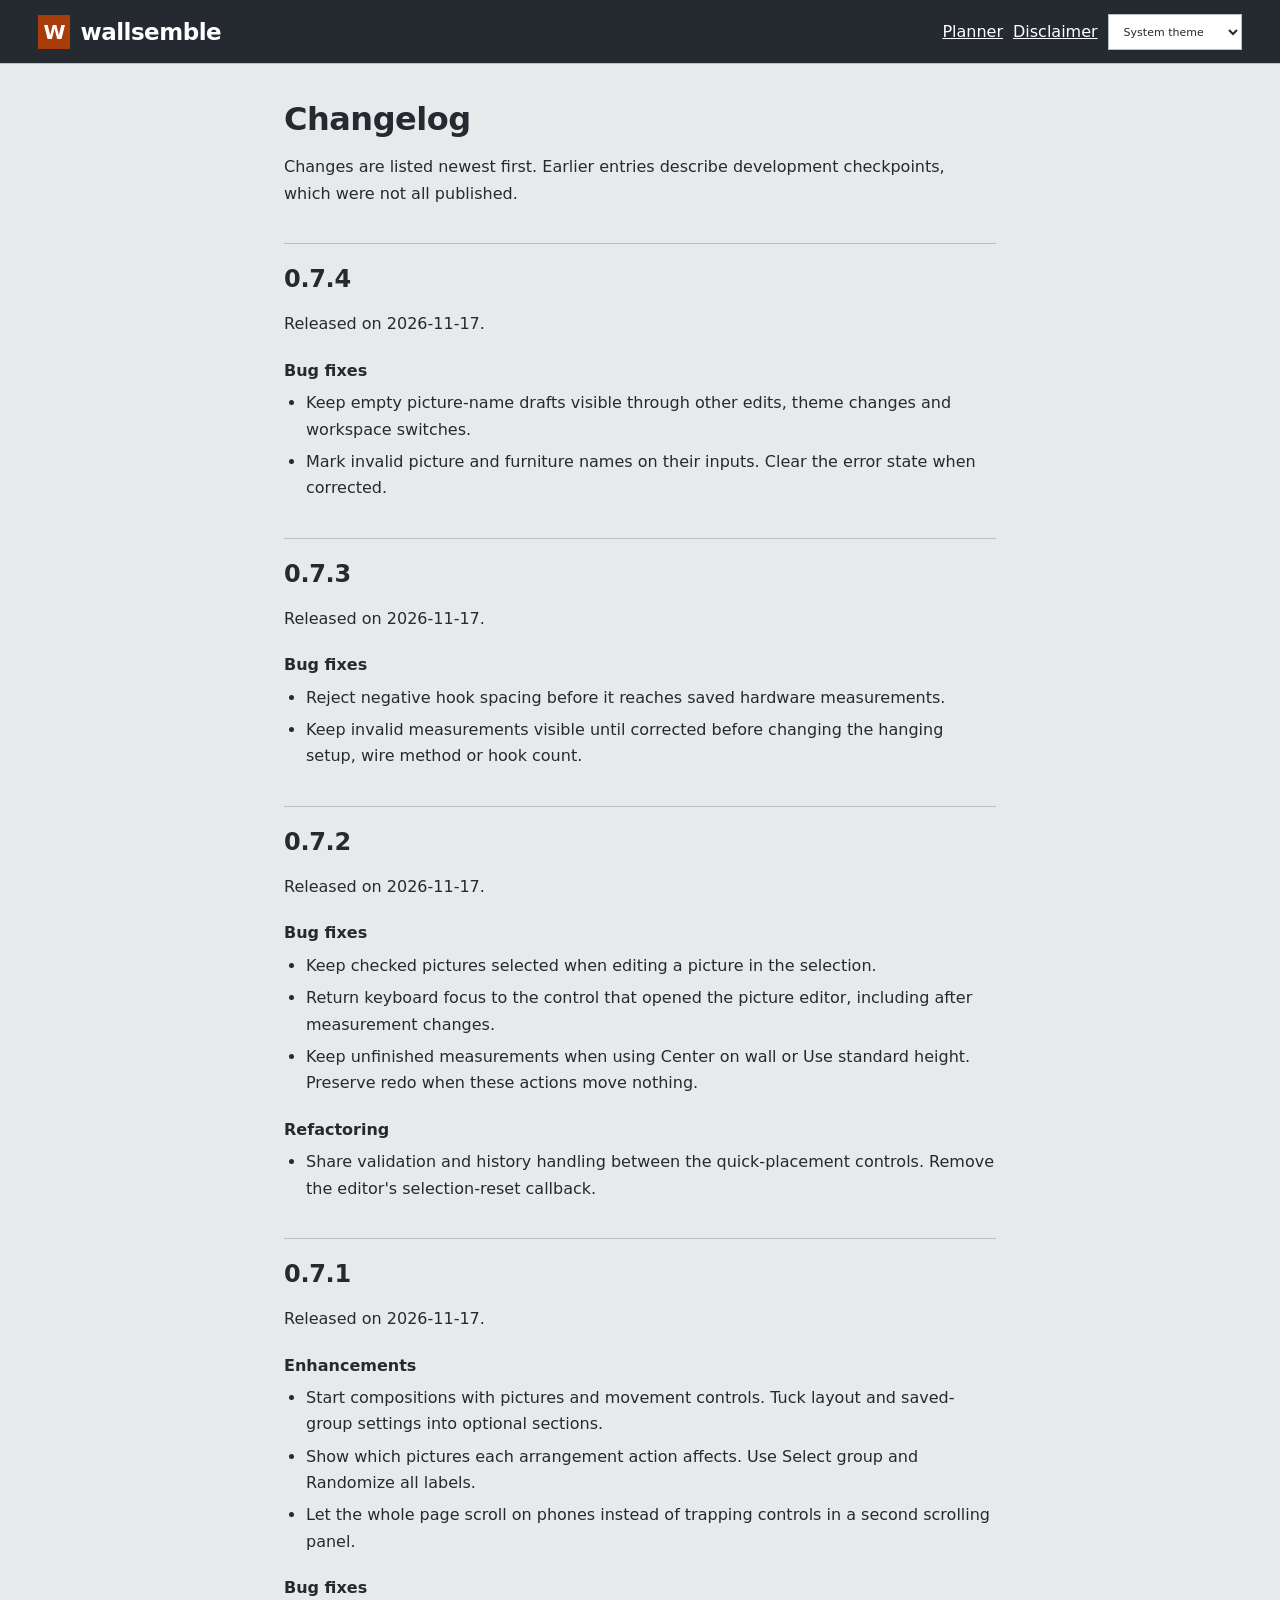
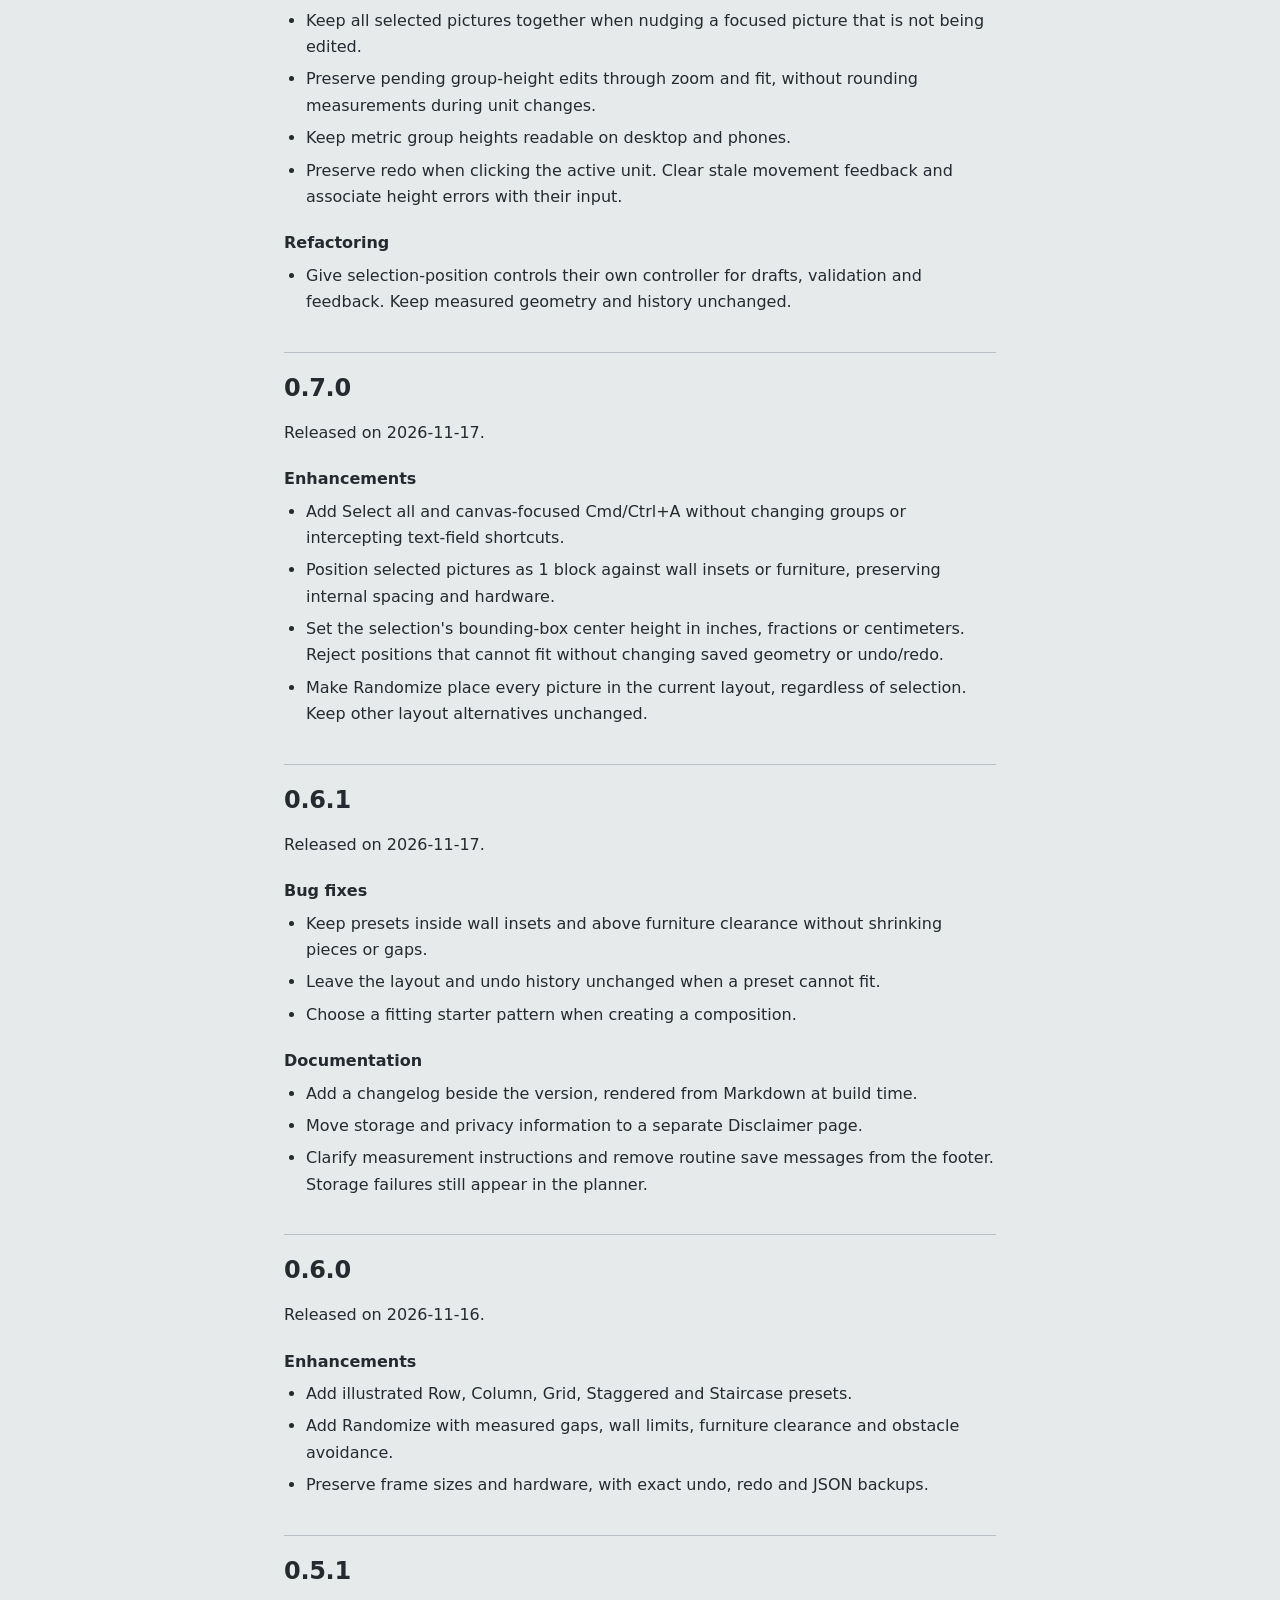
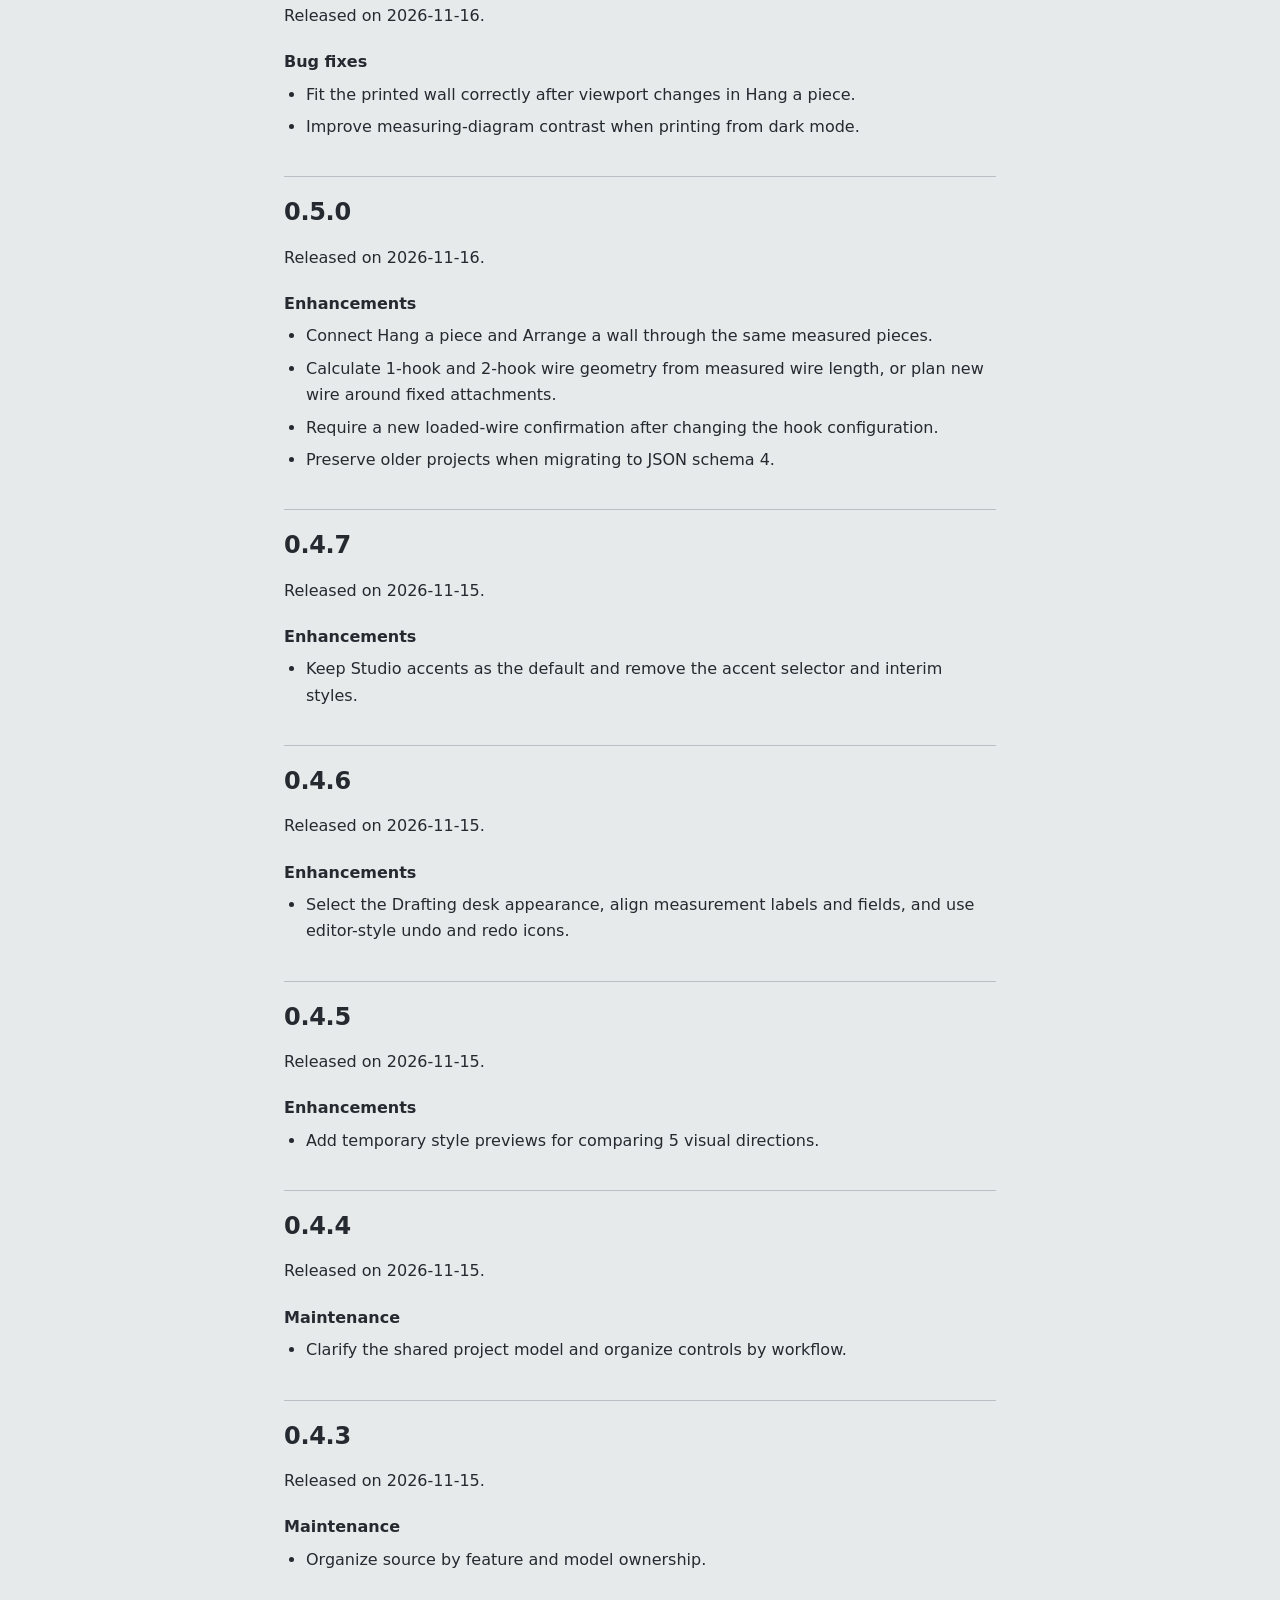
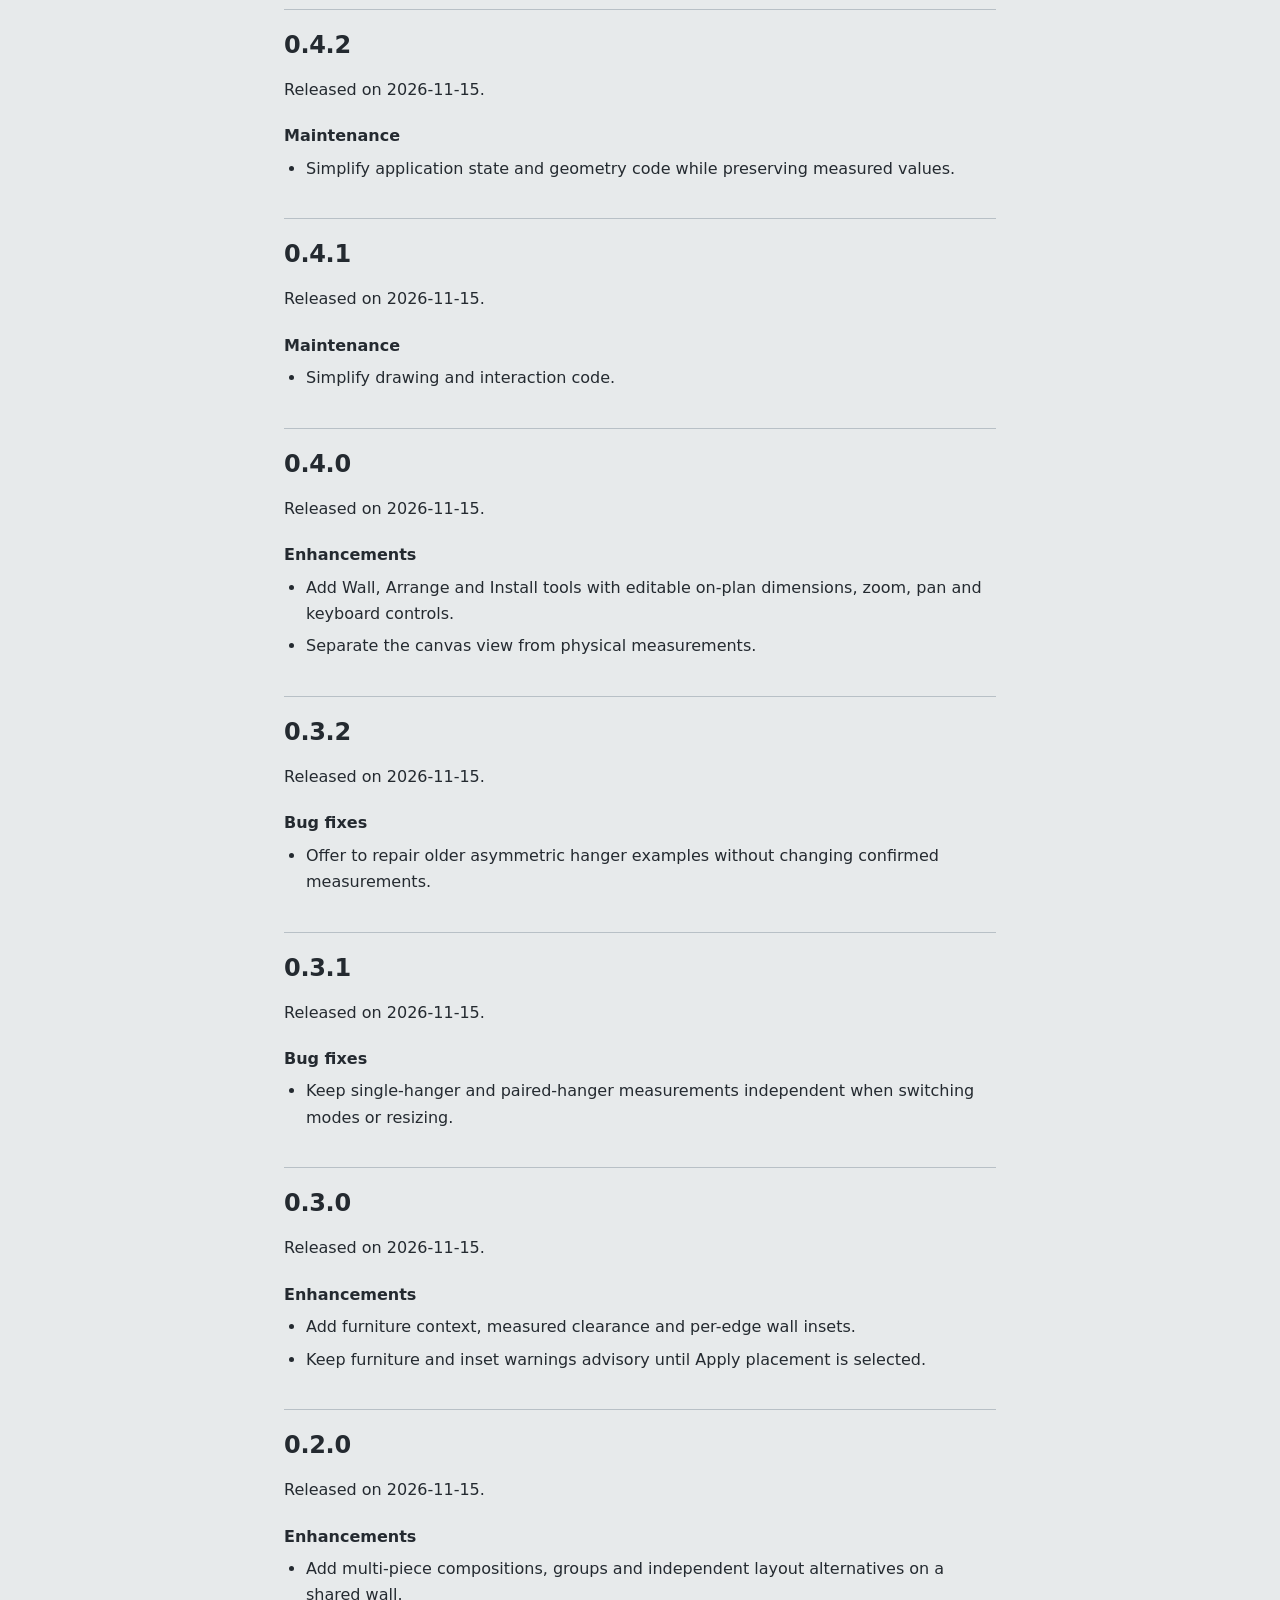
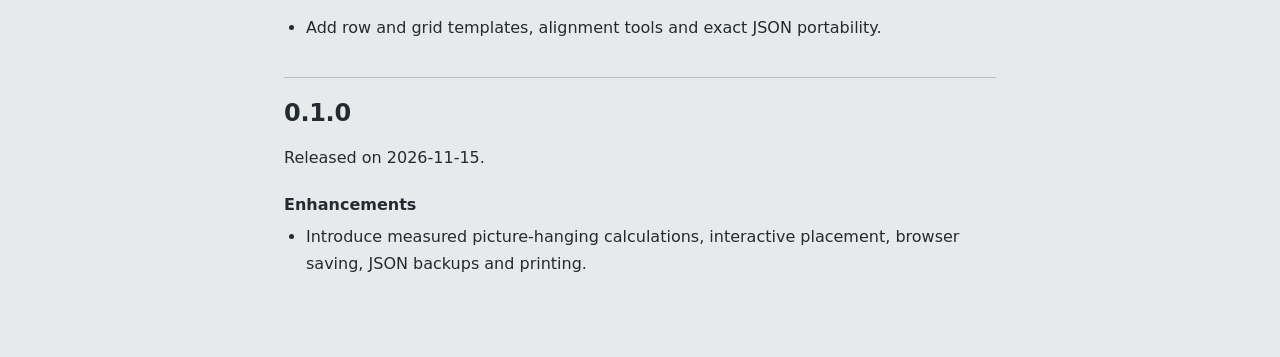
==== commit a4e81034: "deploy: v0.7.4" ====
--- a/changelog.html
+++ b/changelog.html
@@ -30,6 +30,13 @@
     <main id="content" class="document-content"><h1>Changelog</h1>
 <p>Changes are listed newest first. Earlier entries describe development checkpoints,
 which were not all published.</p>
+<h2>0.7.4</h2>
+<p>Released on 2026-11-17.</p>
+<h3>Bug fixes</h3>
+<ul>
+<li>Keep empty picture-name drafts visible through other edits, theme changes and workspace switches.</li>
+<li>Mark invalid picture and furniture names on their inputs. Clear the error state when corrected.</li>
+</ul>
 <h2>0.7.3</h2>
 <p>Released on 2026-11-17.</p>
 <h3>Bug fixes</h3>
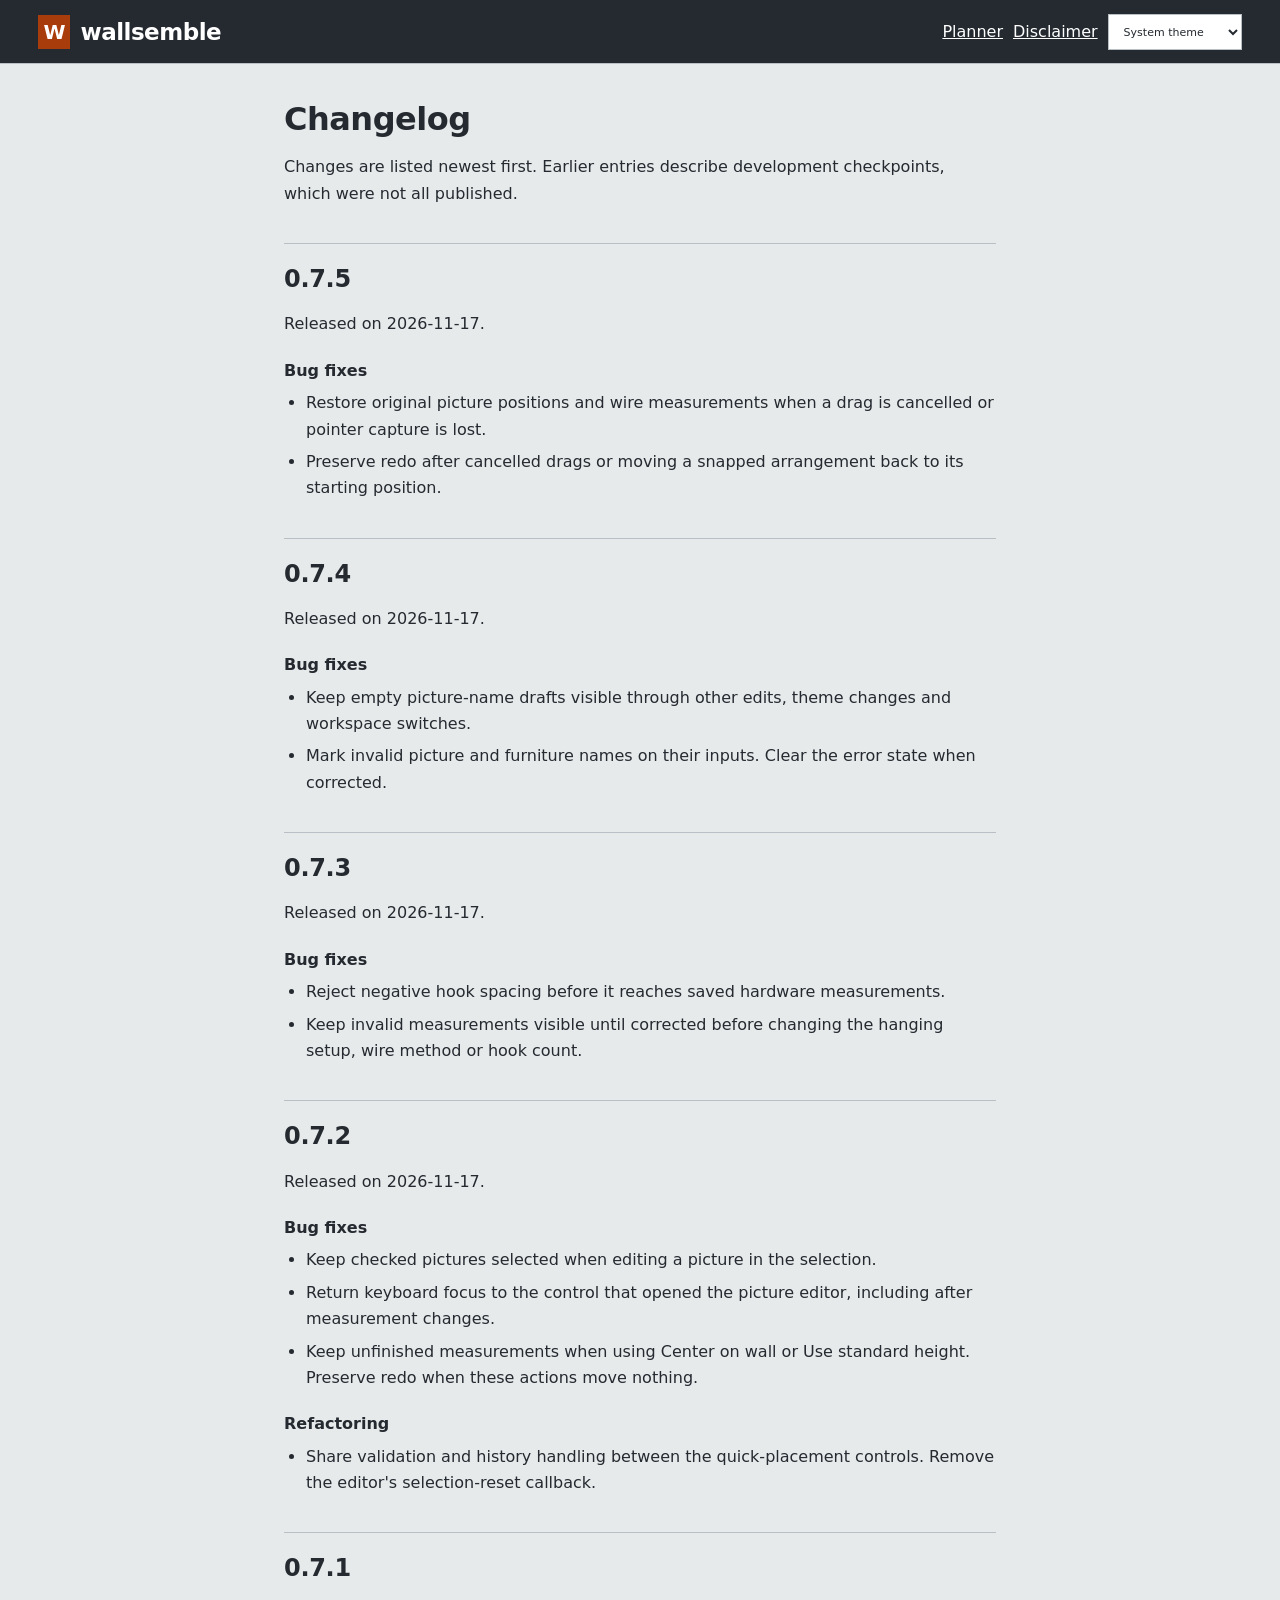
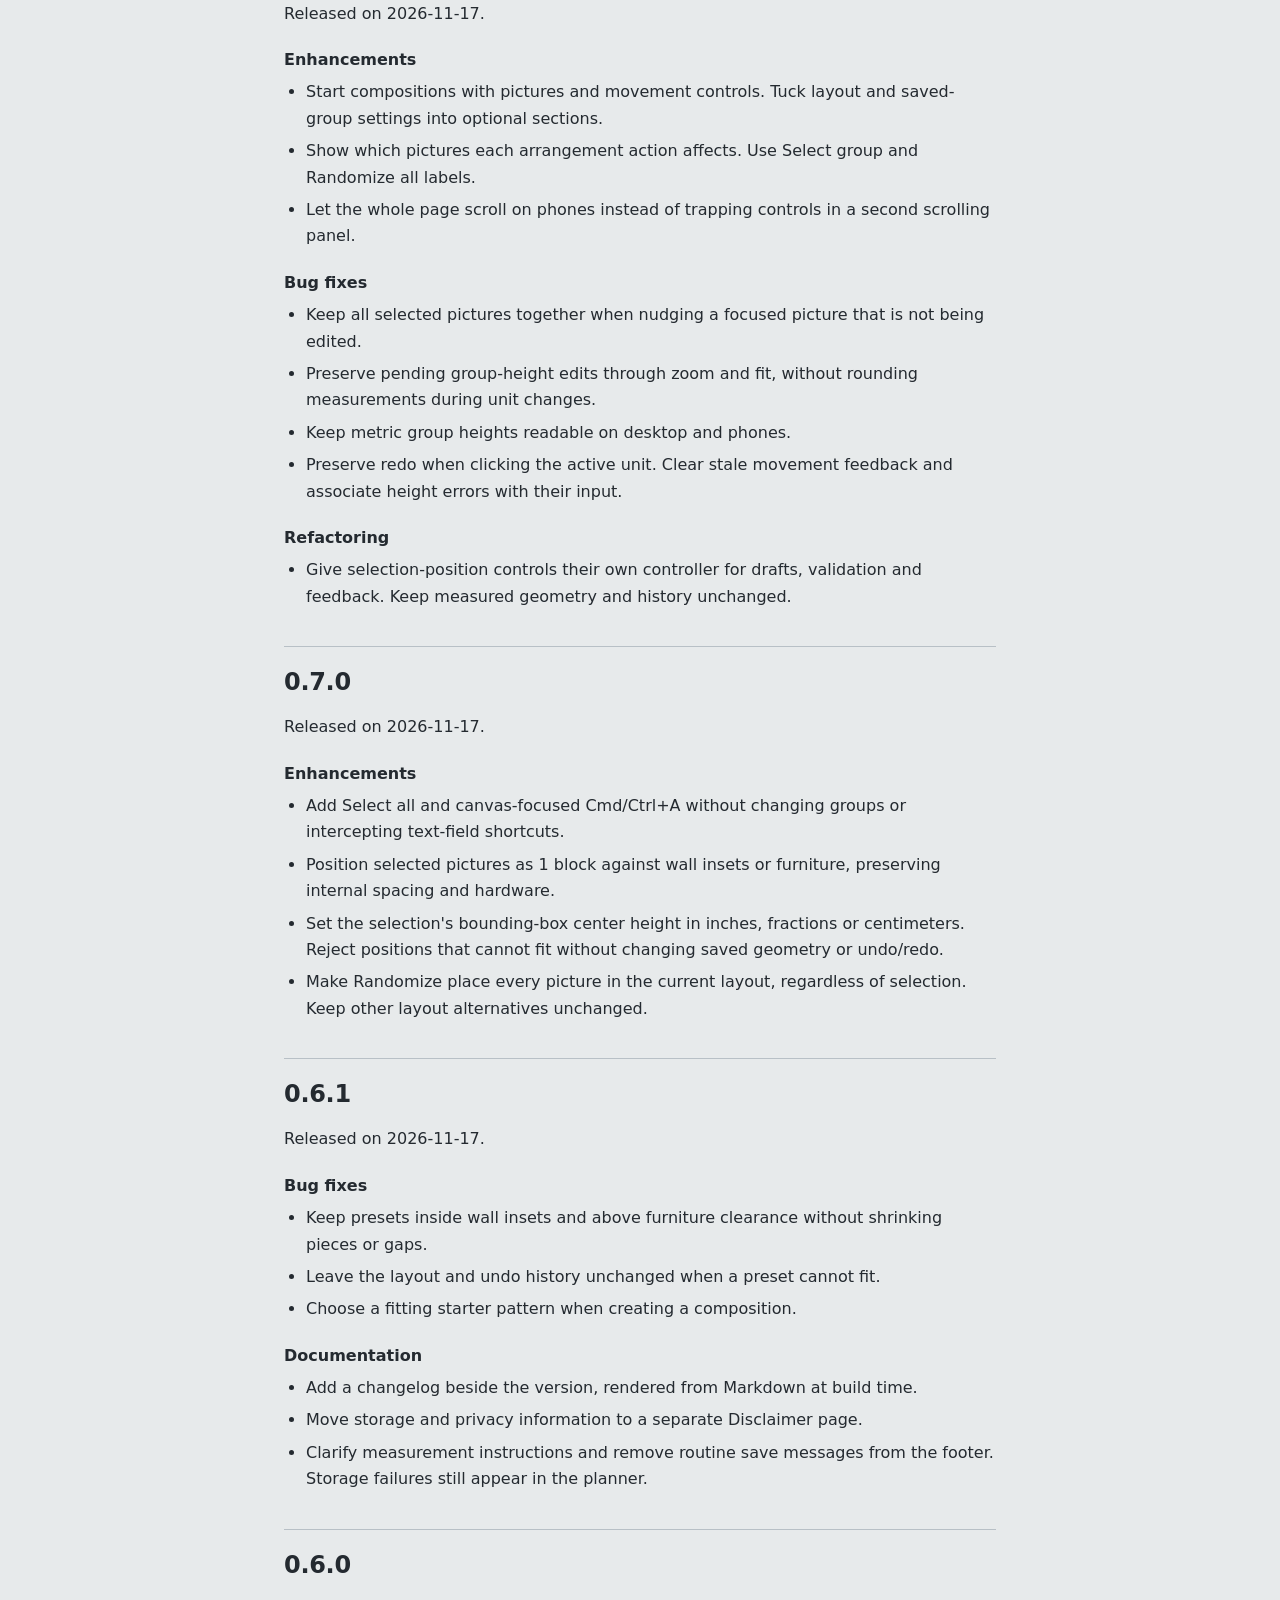
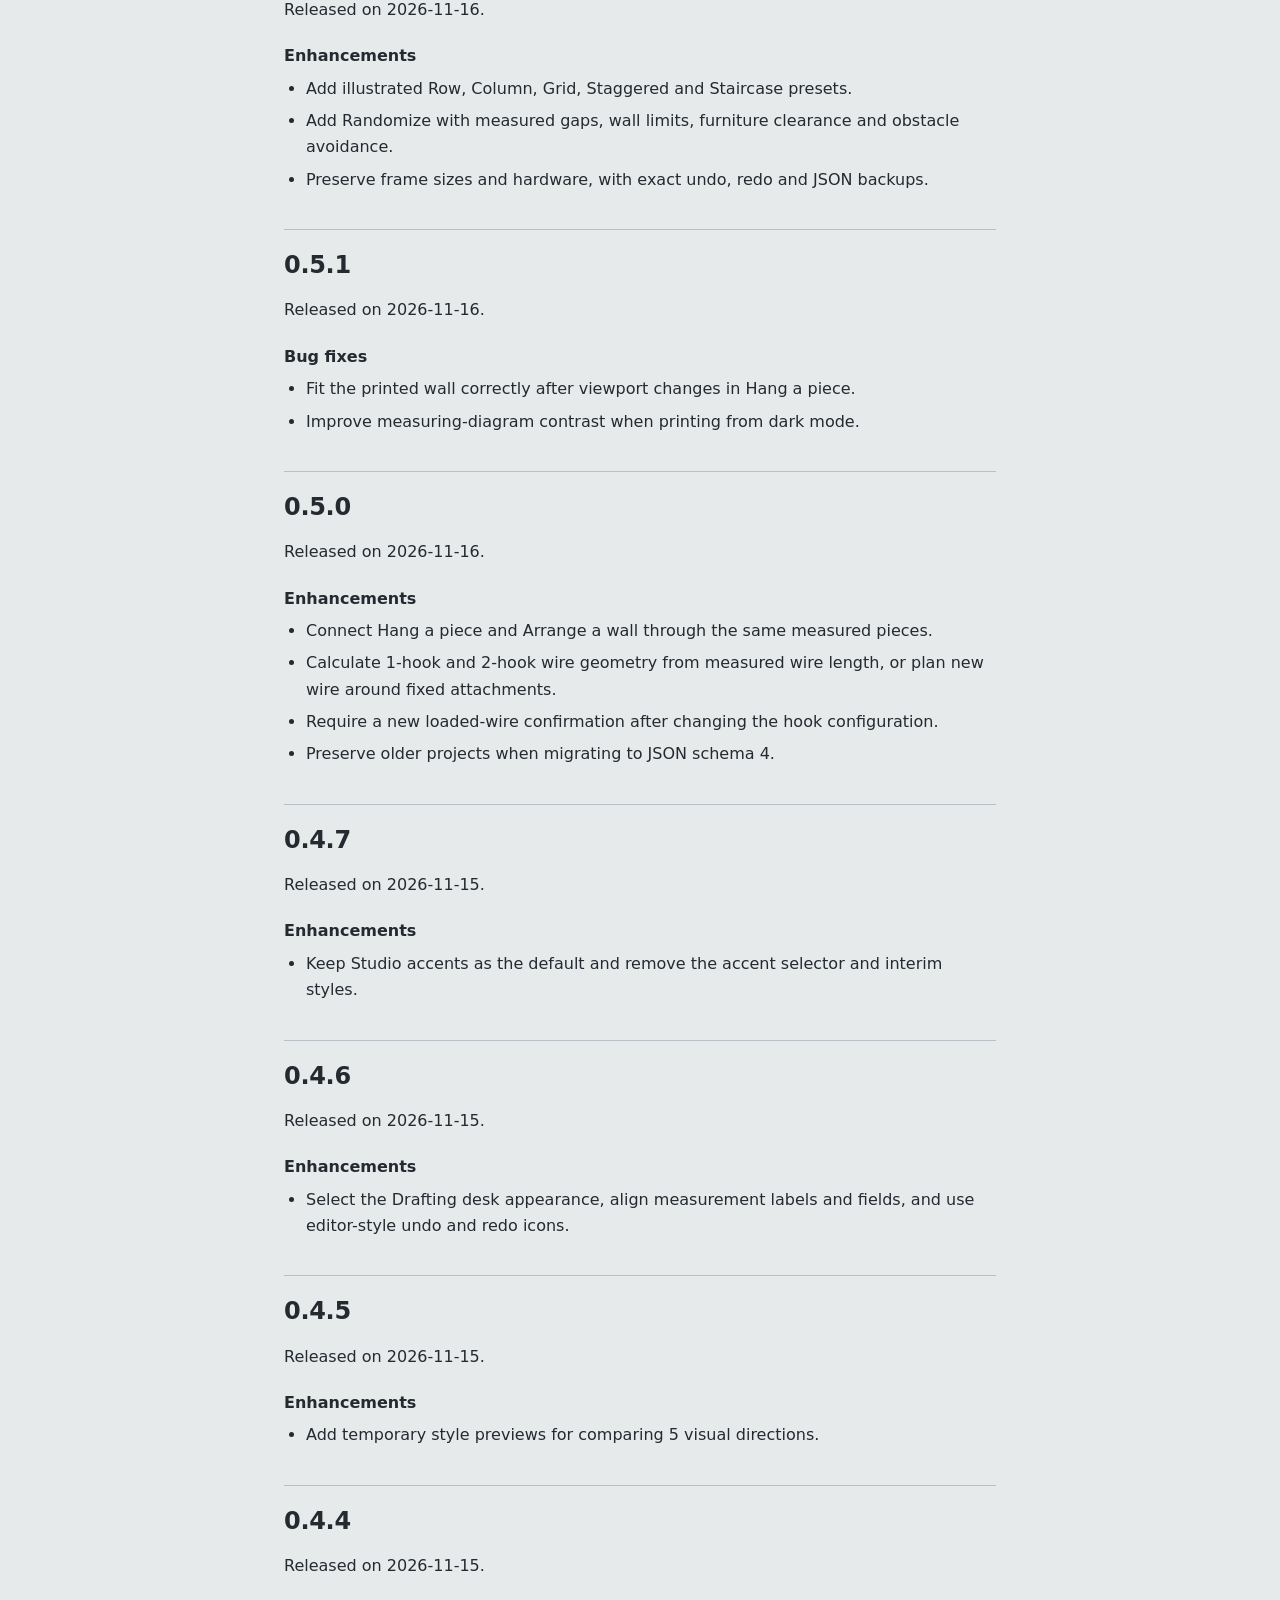
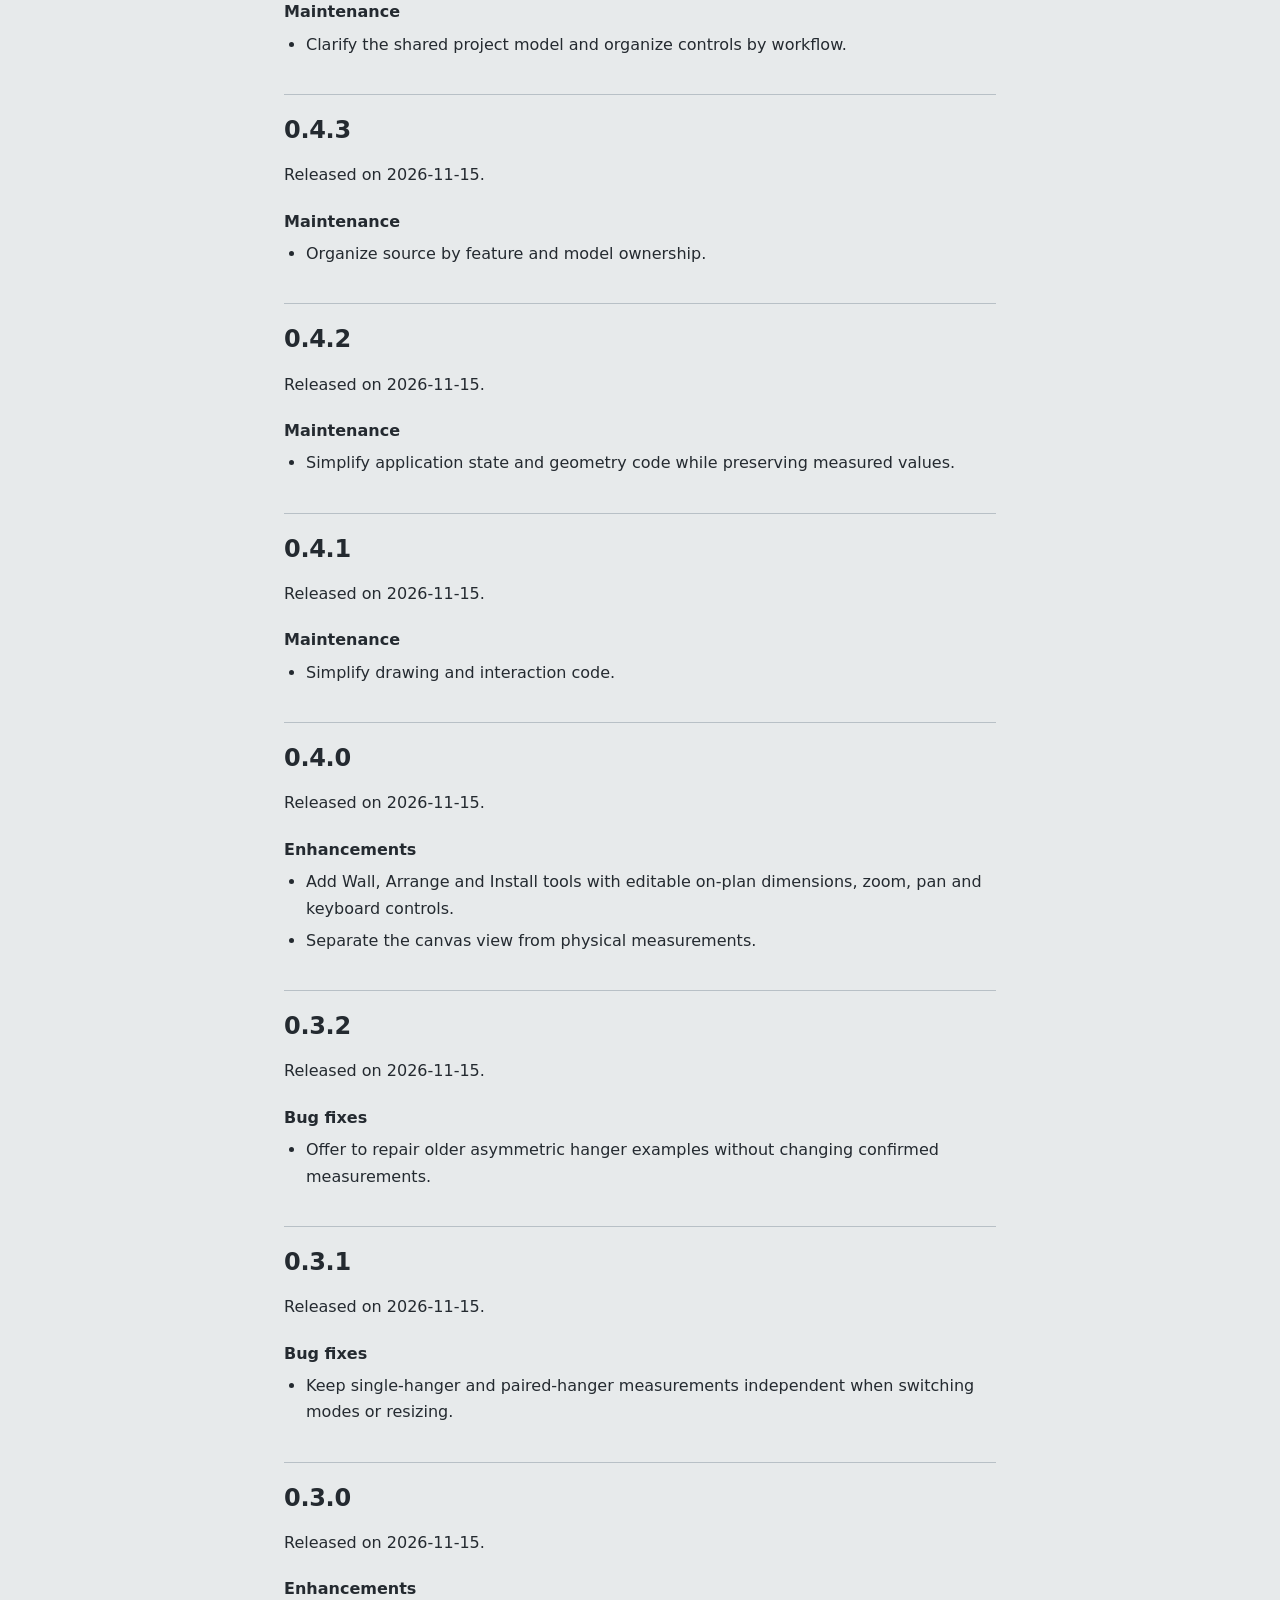
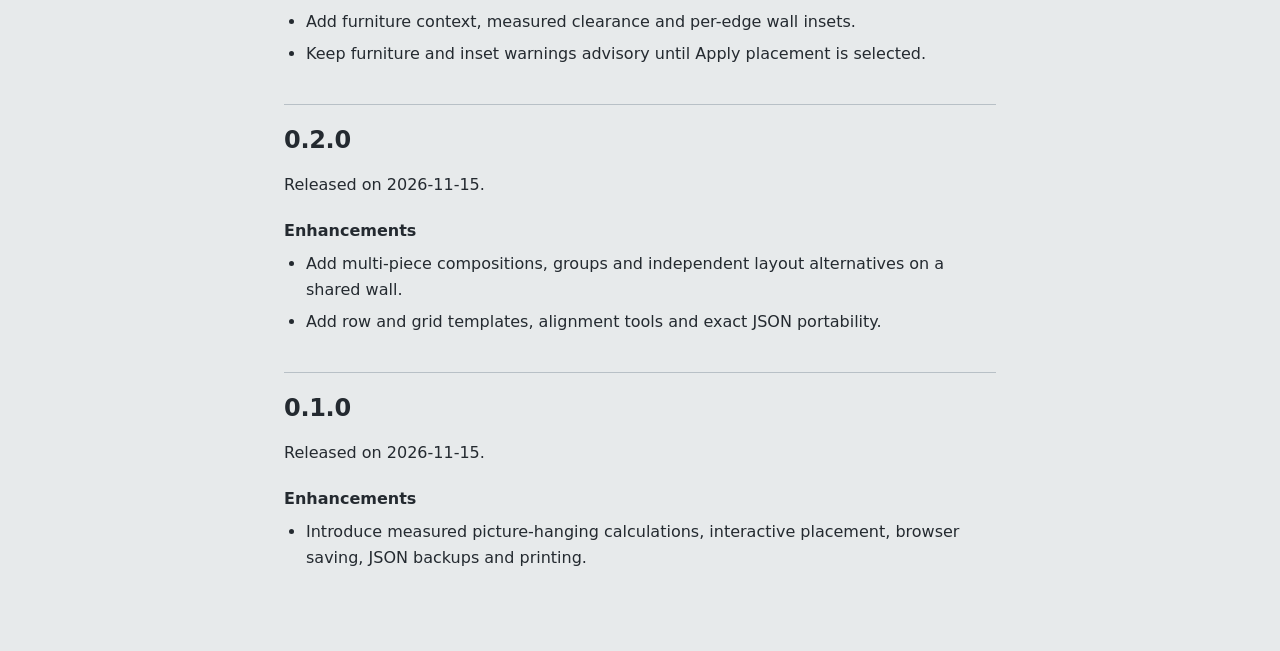
==== commit a3672132: "deploy: v0.7.5" ====
--- a/changelog.html
+++ b/changelog.html
@@ -30,6 +30,13 @@
     <main id="content" class="document-content"><h1>Changelog</h1>
 <p>Changes are listed newest first. Earlier entries describe development checkpoints,
 which were not all published.</p>
+<h2>0.7.5</h2>
+<p>Released on 2026-11-17.</p>
+<h3>Bug fixes</h3>
+<ul>
+<li>Restore original picture positions and wire measurements when a drag is cancelled or pointer capture is lost.</li>
+<li>Preserve redo after cancelled drags or moving a snapped arrangement back to its starting position.</li>
+</ul>
 <h2>0.7.4</h2>
 <p>Released on 2026-11-17.</p>
 <h3>Bug fixes</h3>
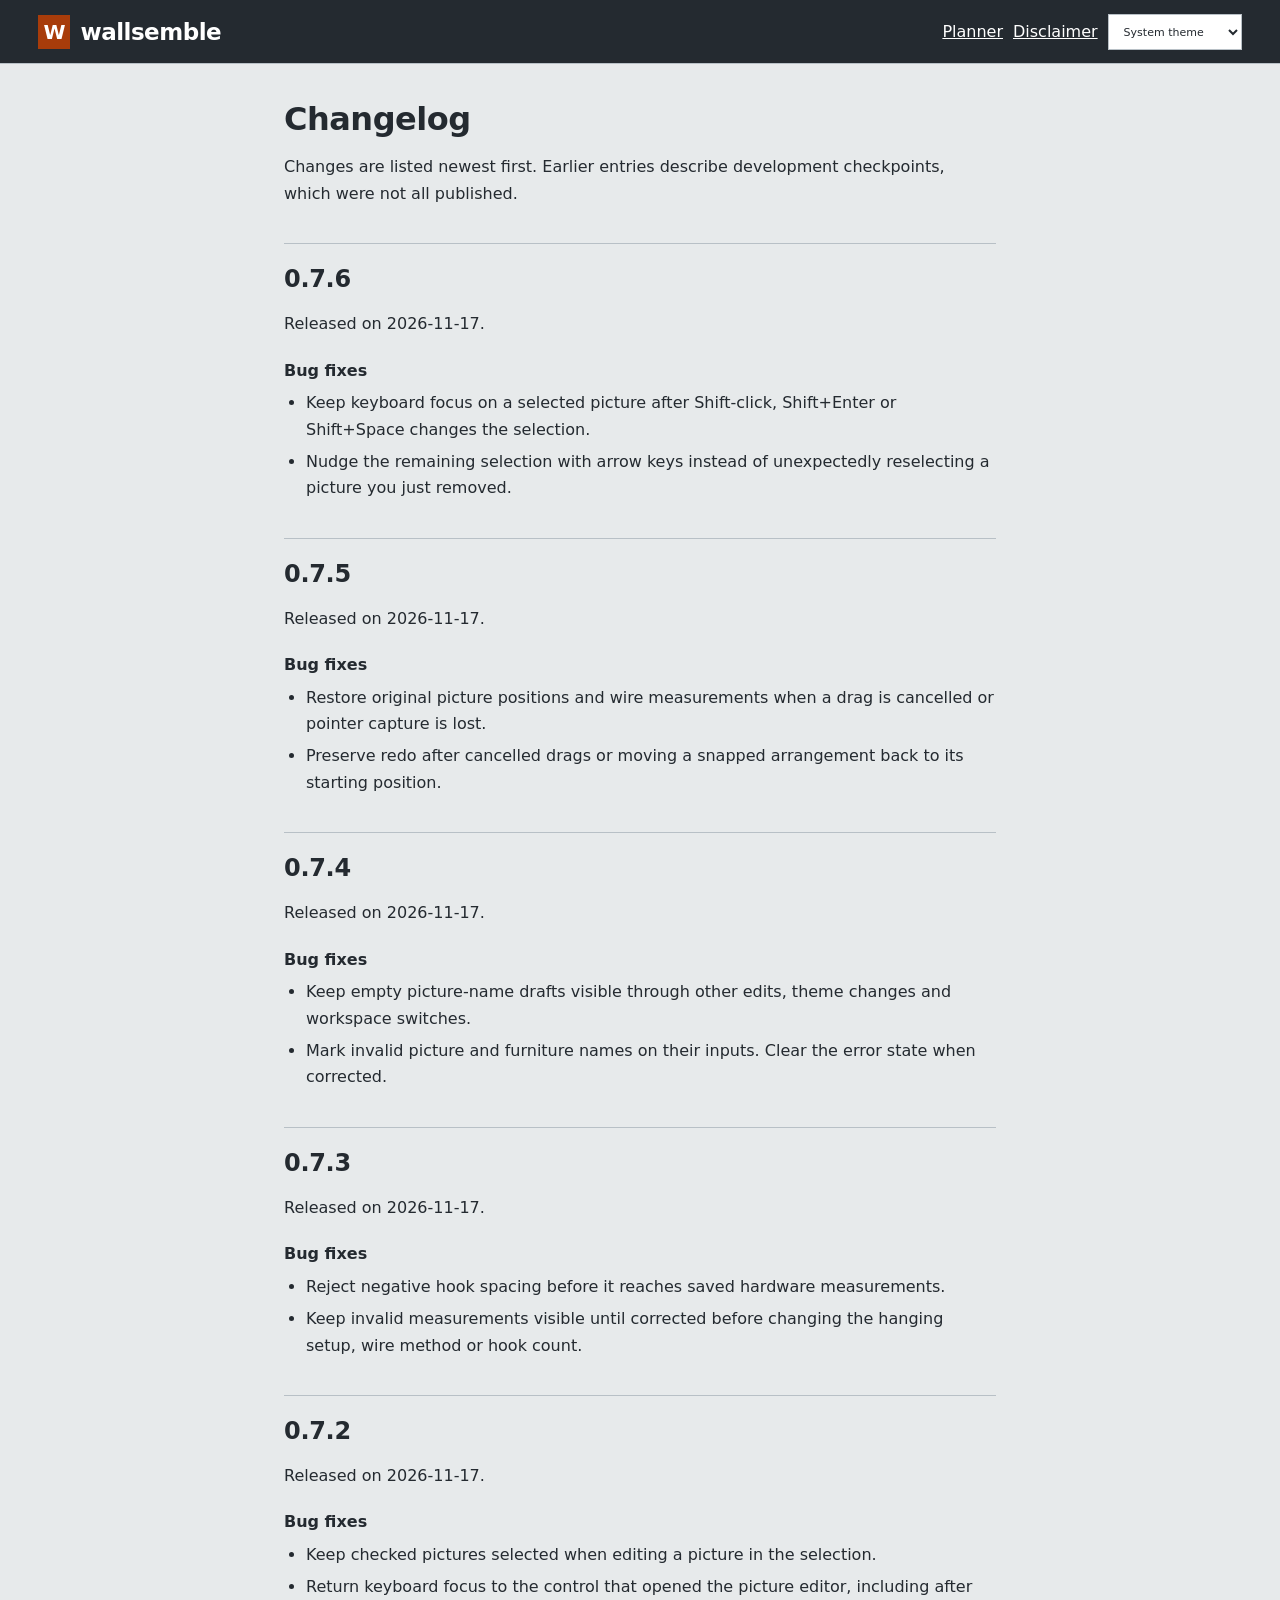
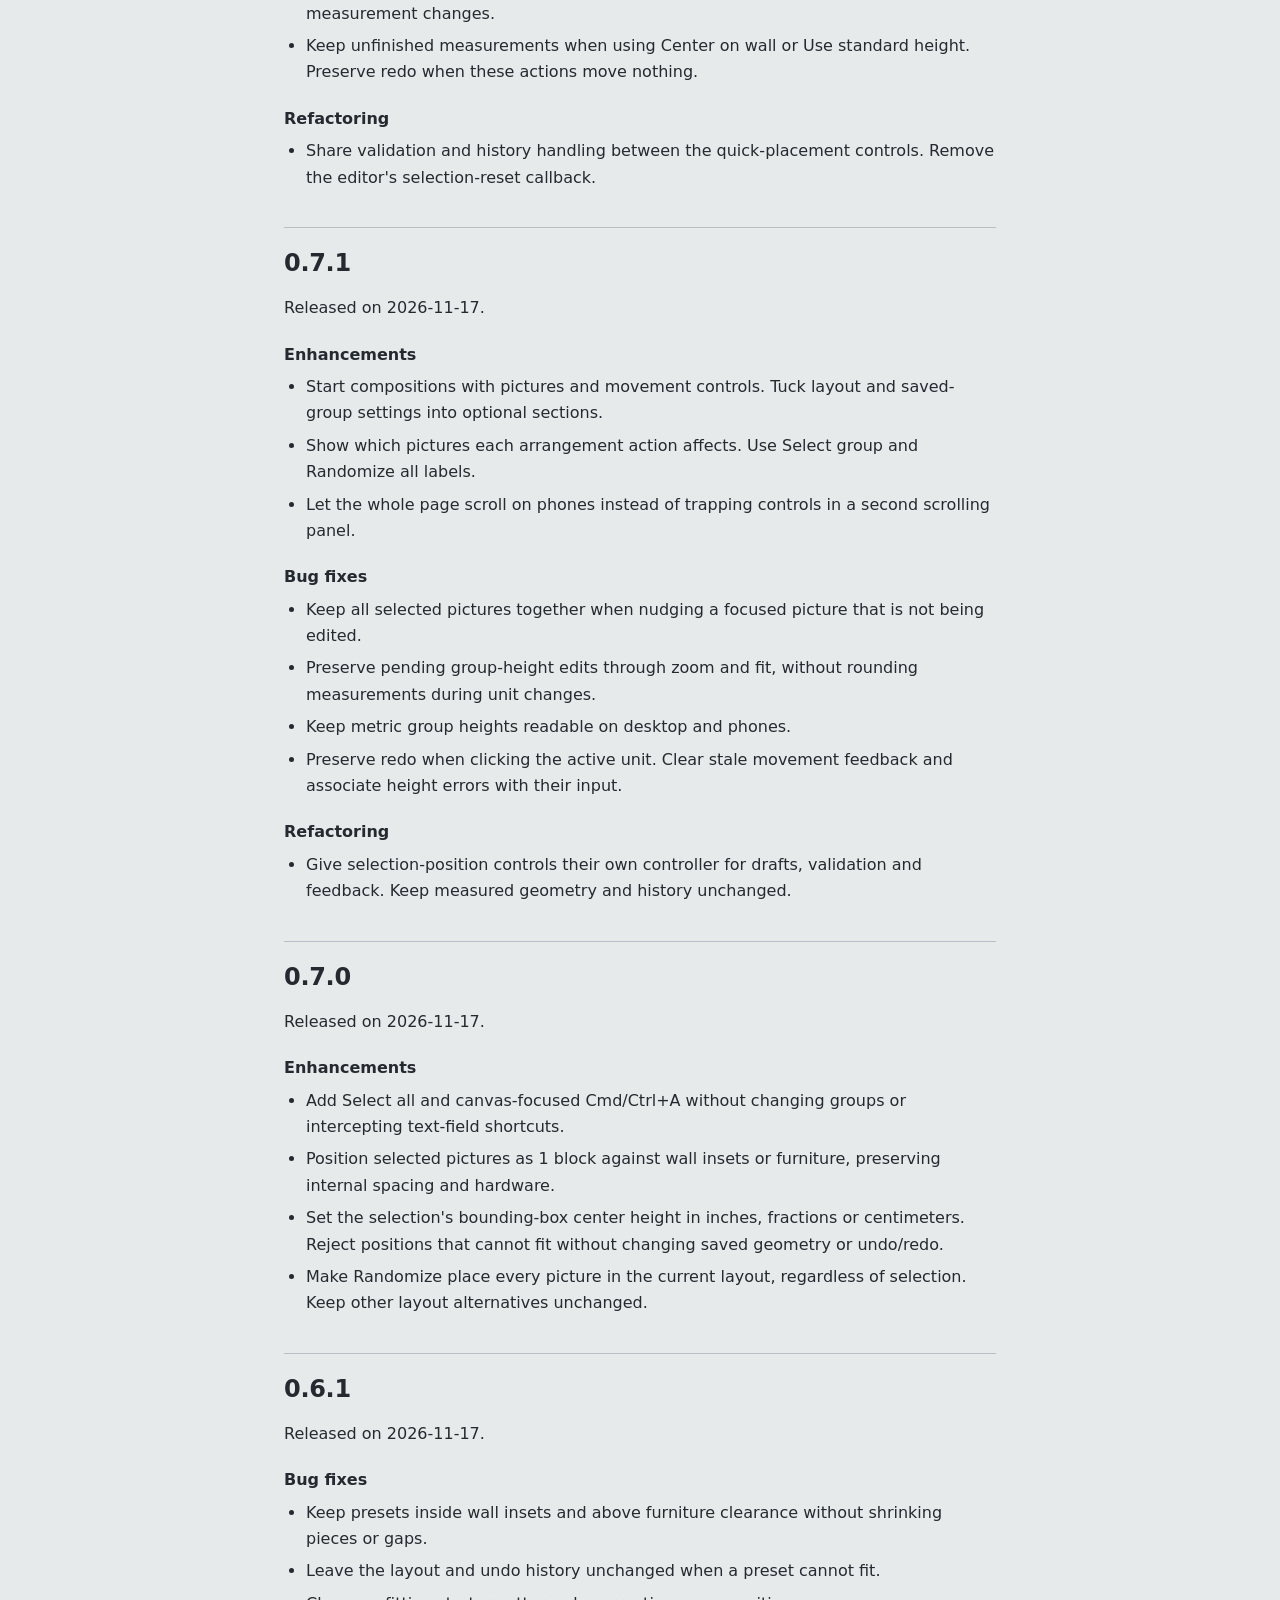
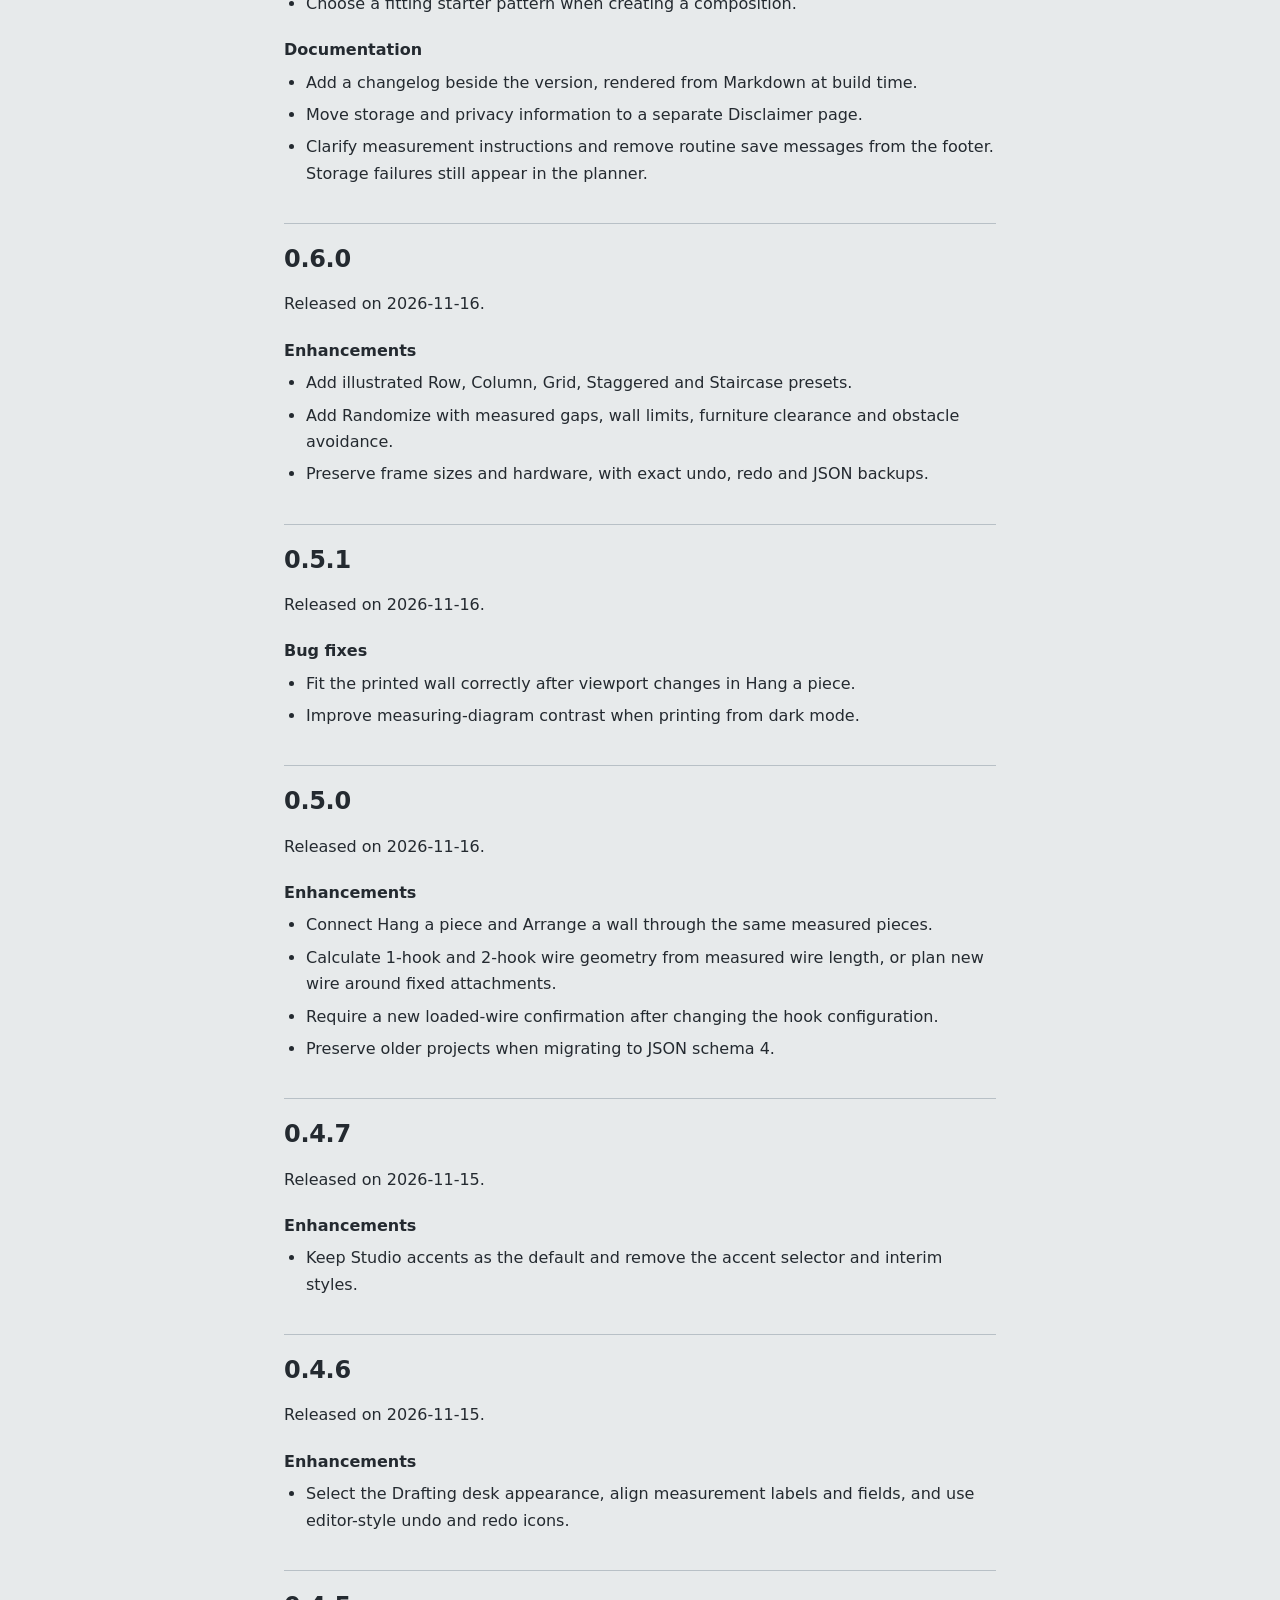
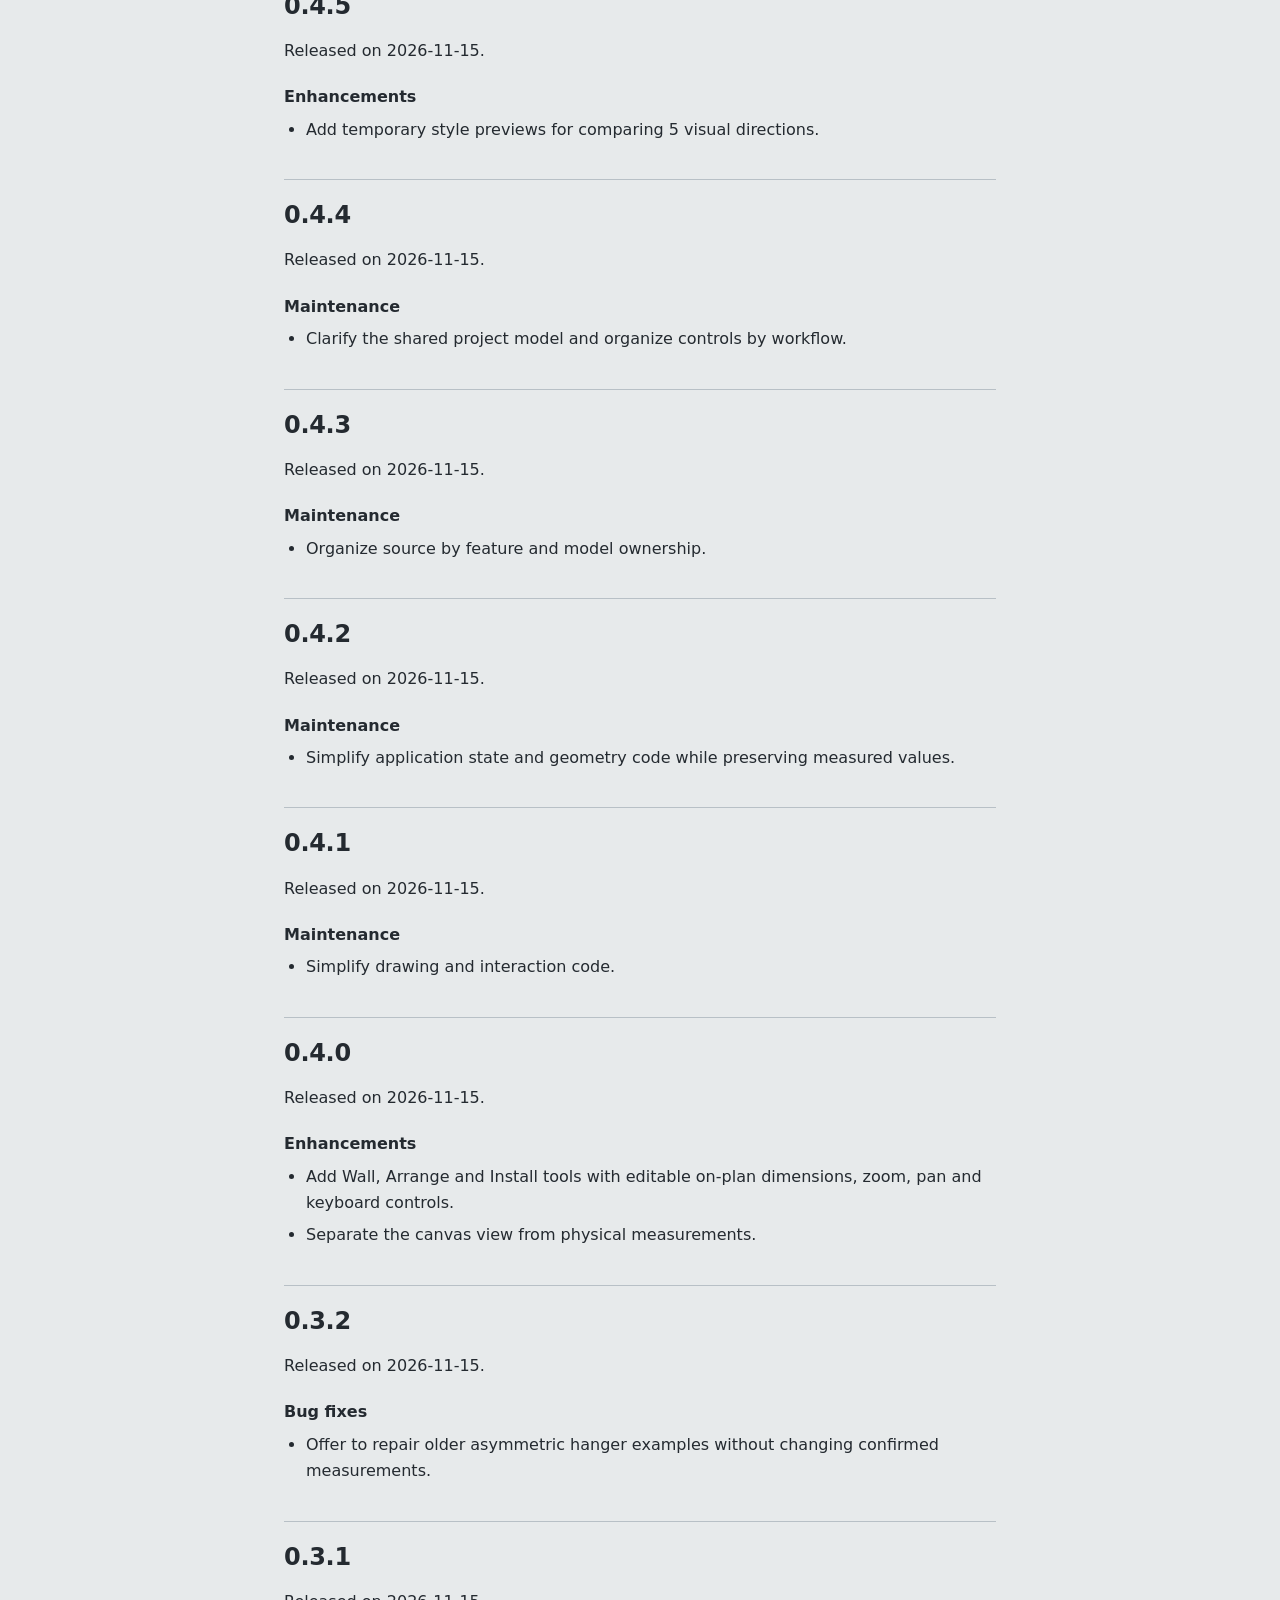
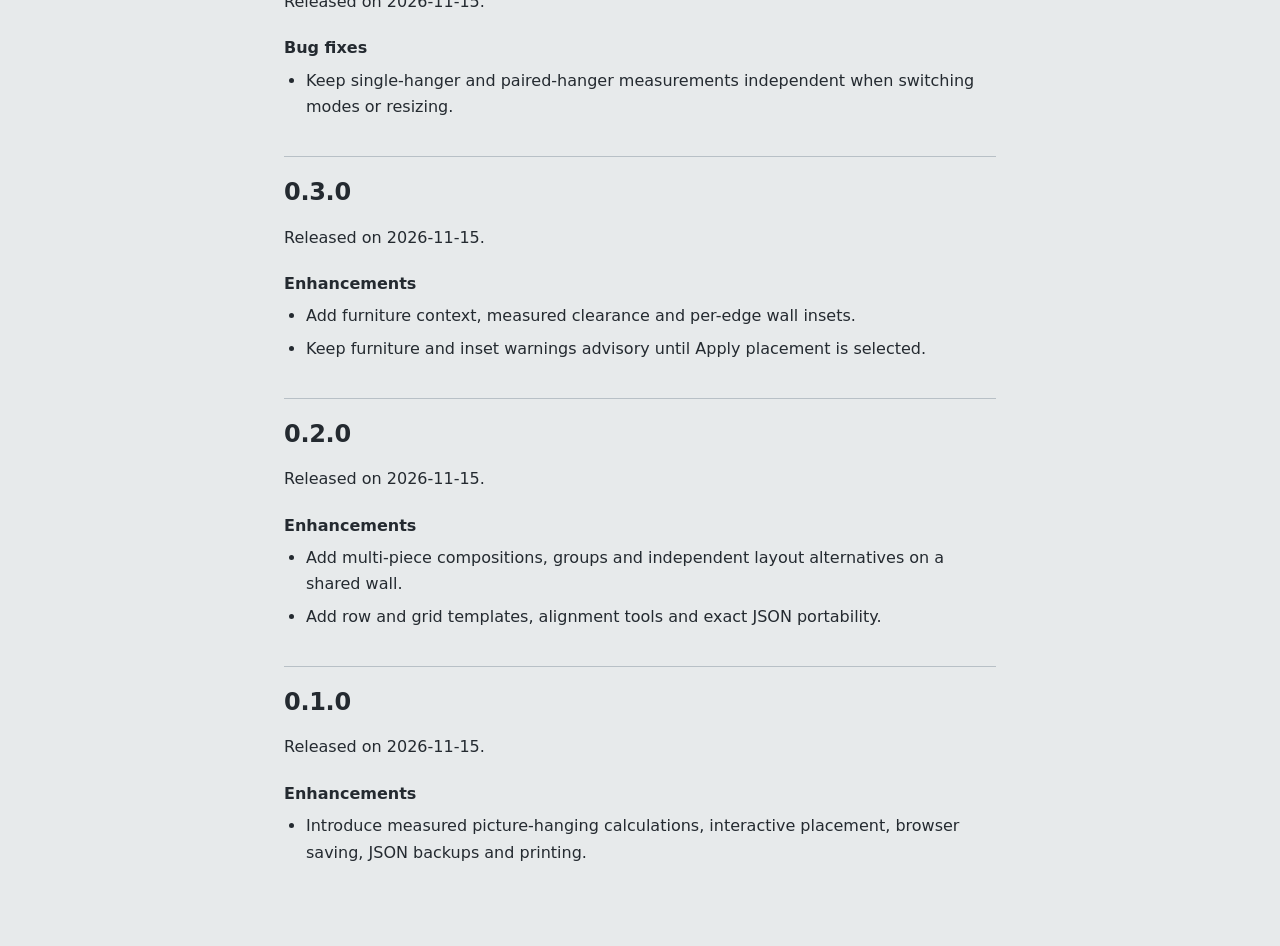
==== commit 5b3501c0: "deploy: v0.7.6" ====
--- a/changelog.html
+++ b/changelog.html
@@ -30,6 +30,13 @@
     <main id="content" class="document-content"><h1>Changelog</h1>
 <p>Changes are listed newest first. Earlier entries describe development checkpoints,
 which were not all published.</p>
+<h2>0.7.6</h2>
+<p>Released on 2026-11-17.</p>
+<h3>Bug fixes</h3>
+<ul>
+<li>Keep keyboard focus on a selected picture after Shift-click, Shift+Enter or Shift+Space changes the selection.</li>
+<li>Nudge the remaining selection with arrow keys instead of unexpectedly reselecting a picture you just removed.</li>
+</ul>
 <h2>0.7.5</h2>
 <p>Released on 2026-11-17.</p>
 <h3>Bug fixes</h3>
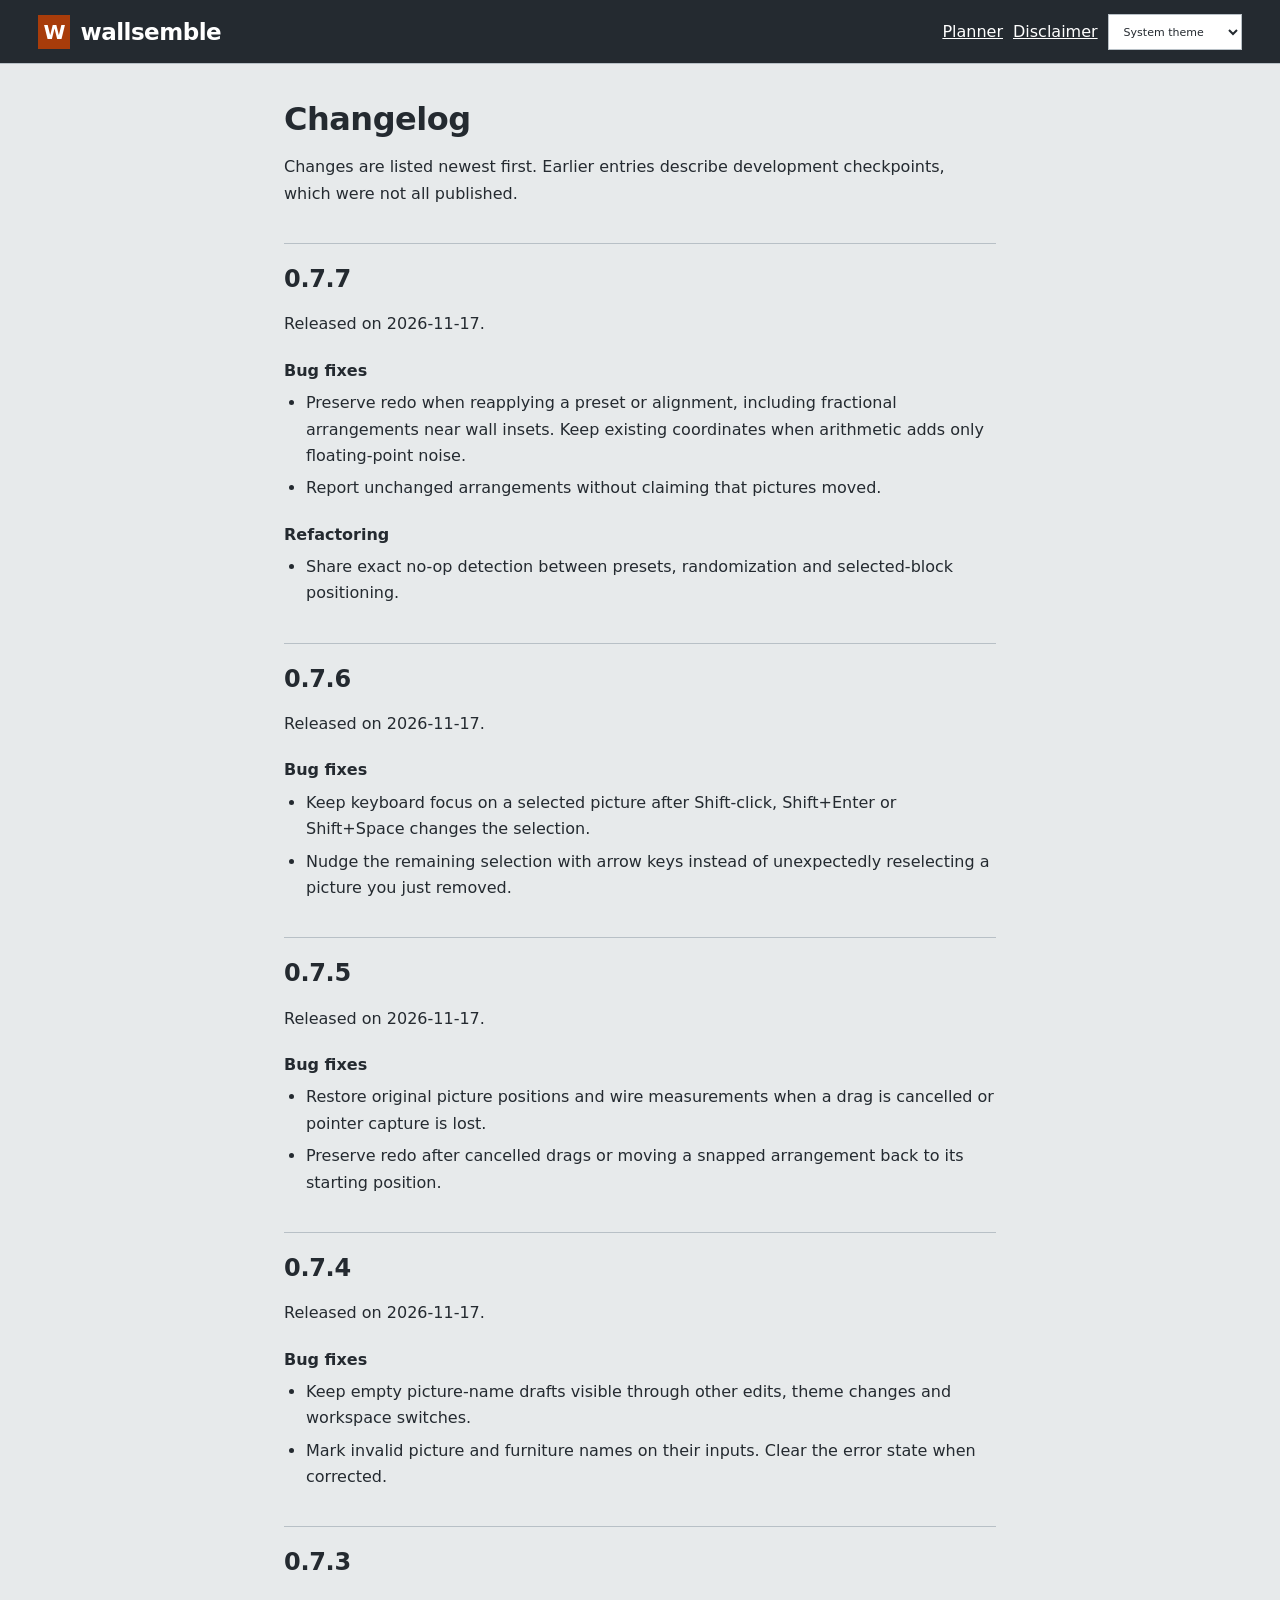
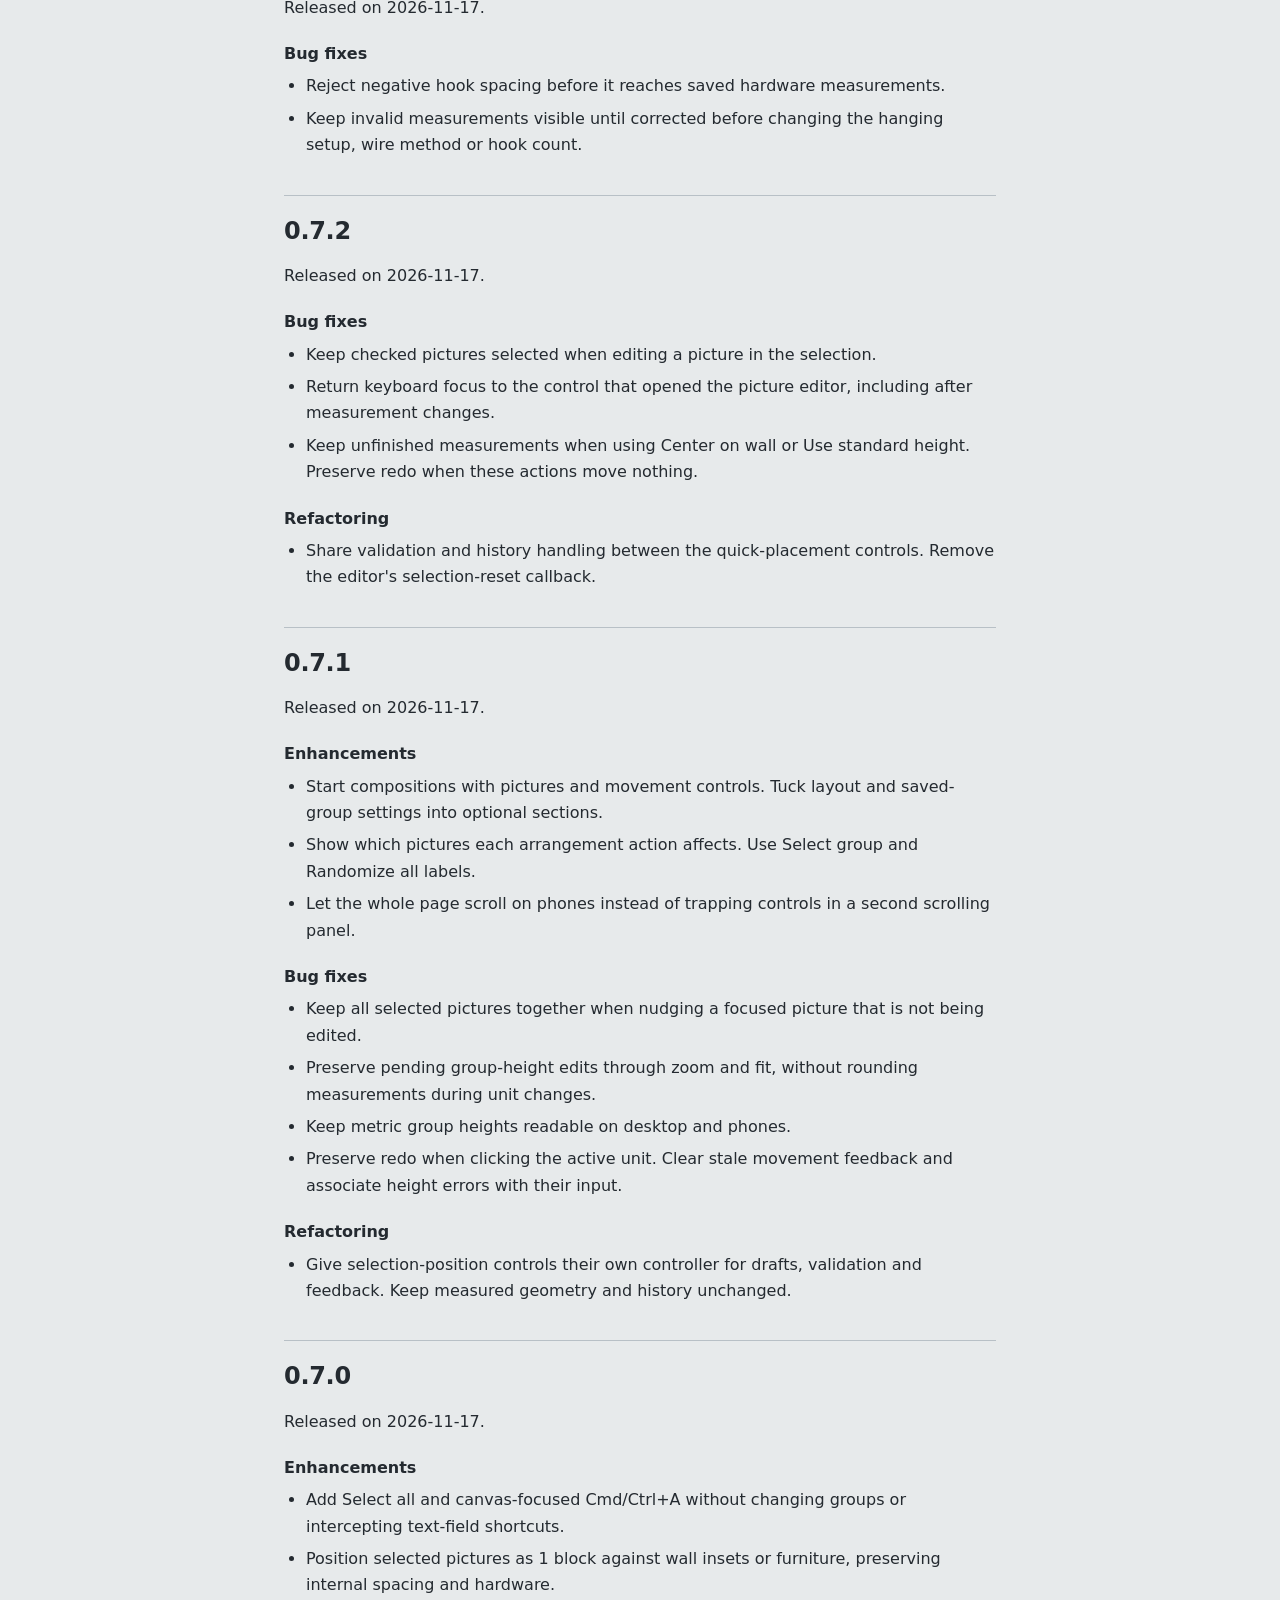
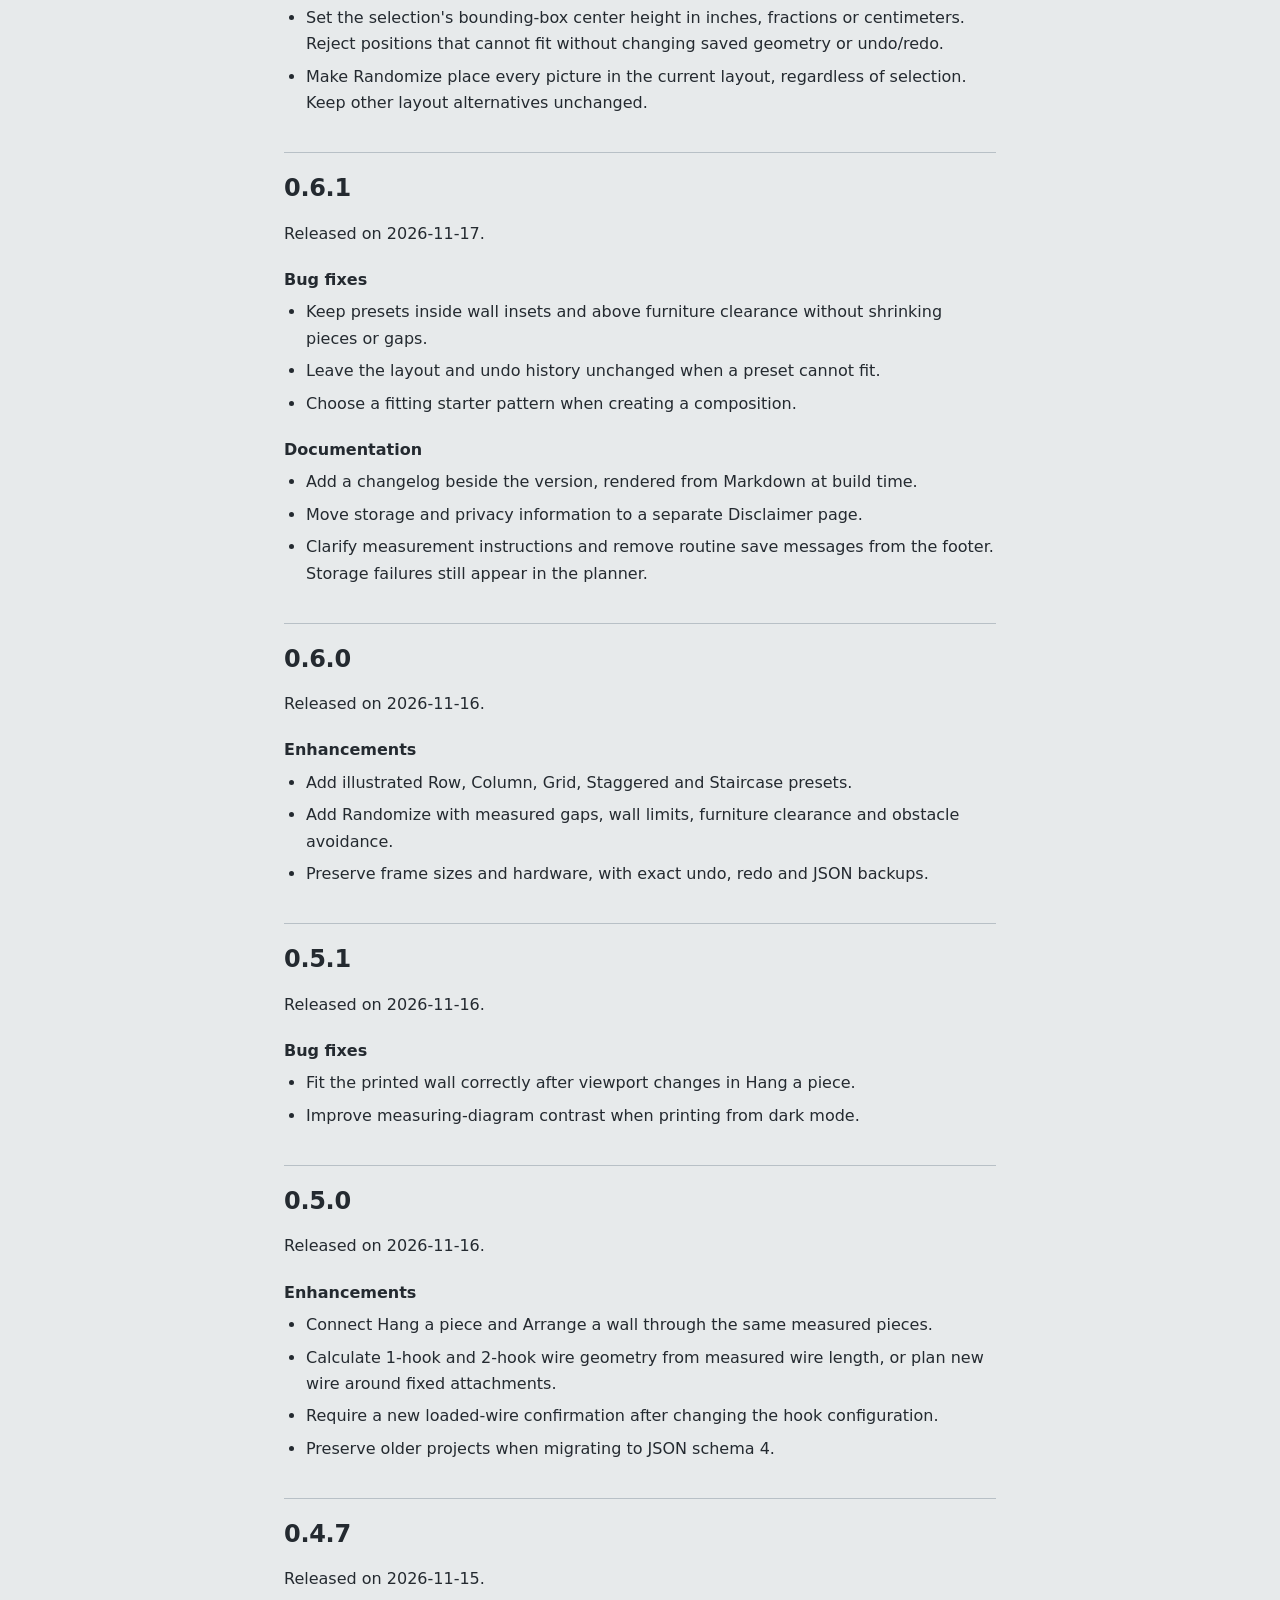
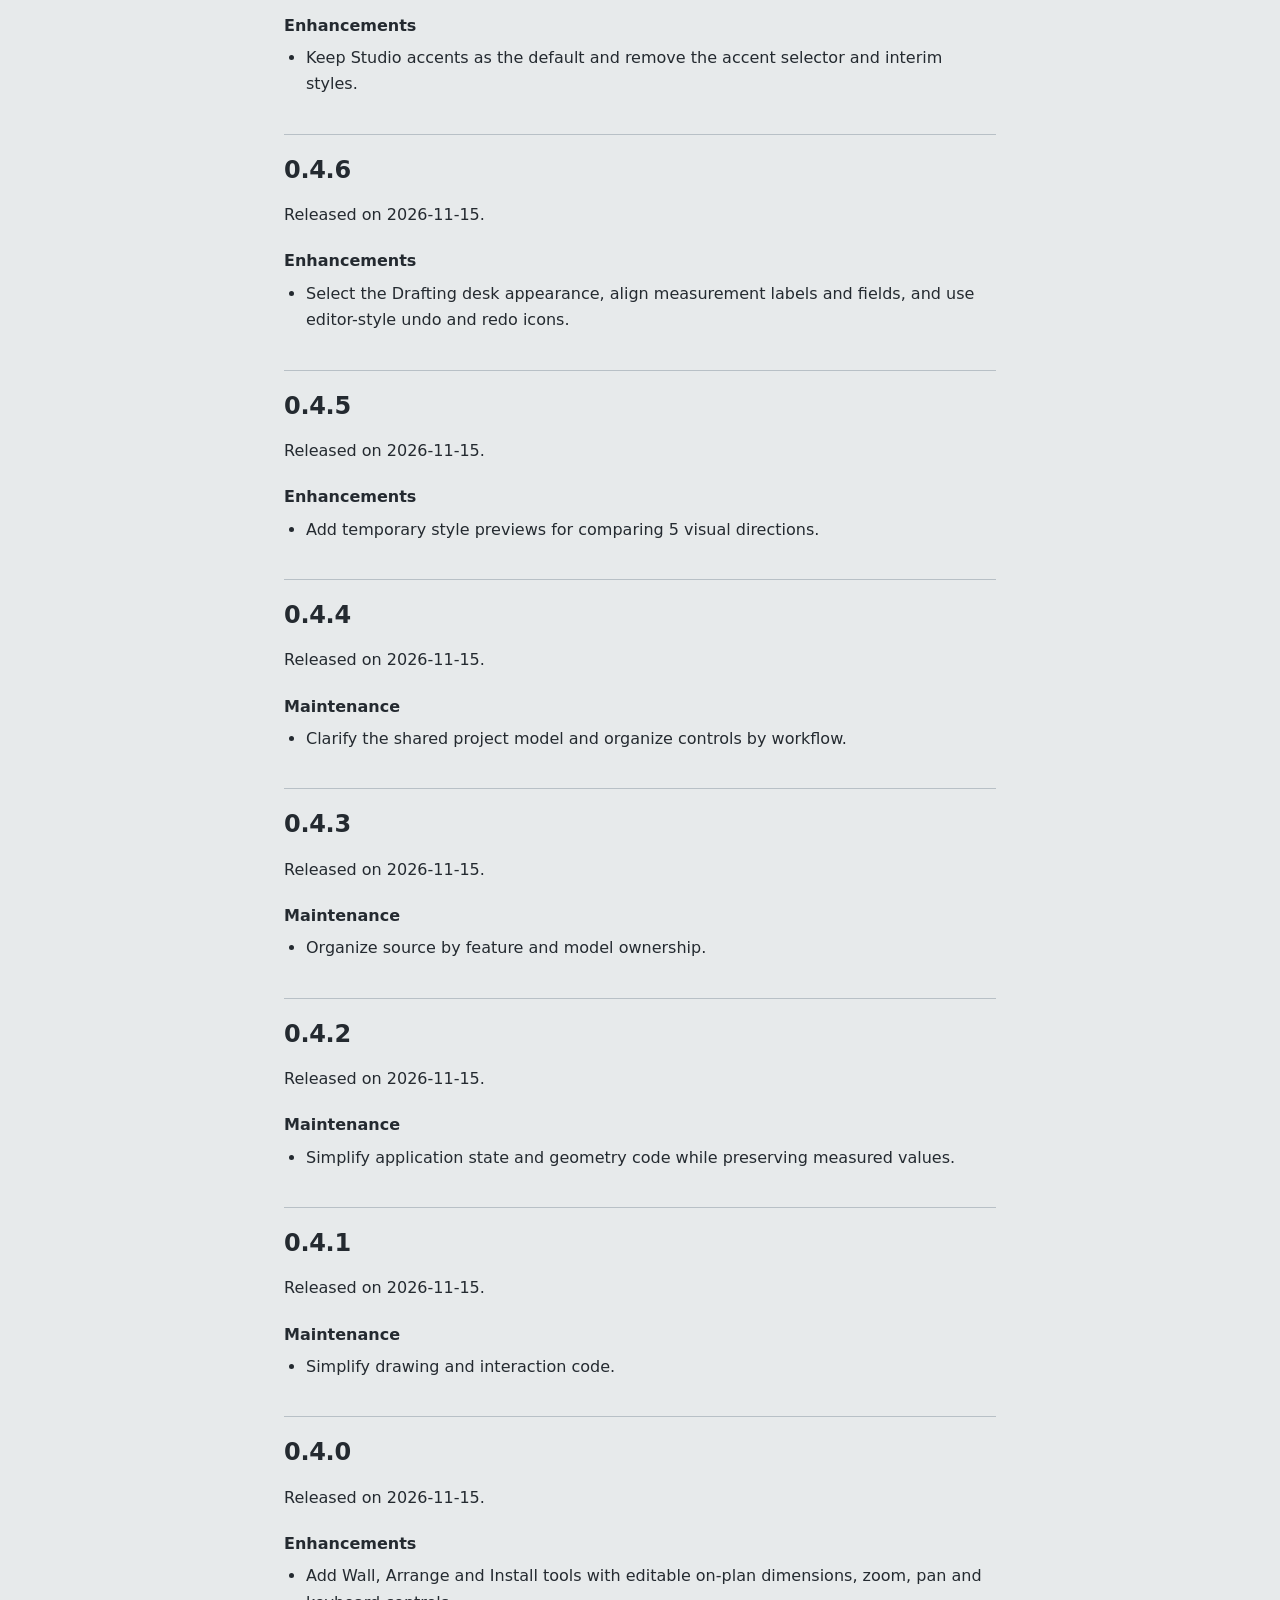
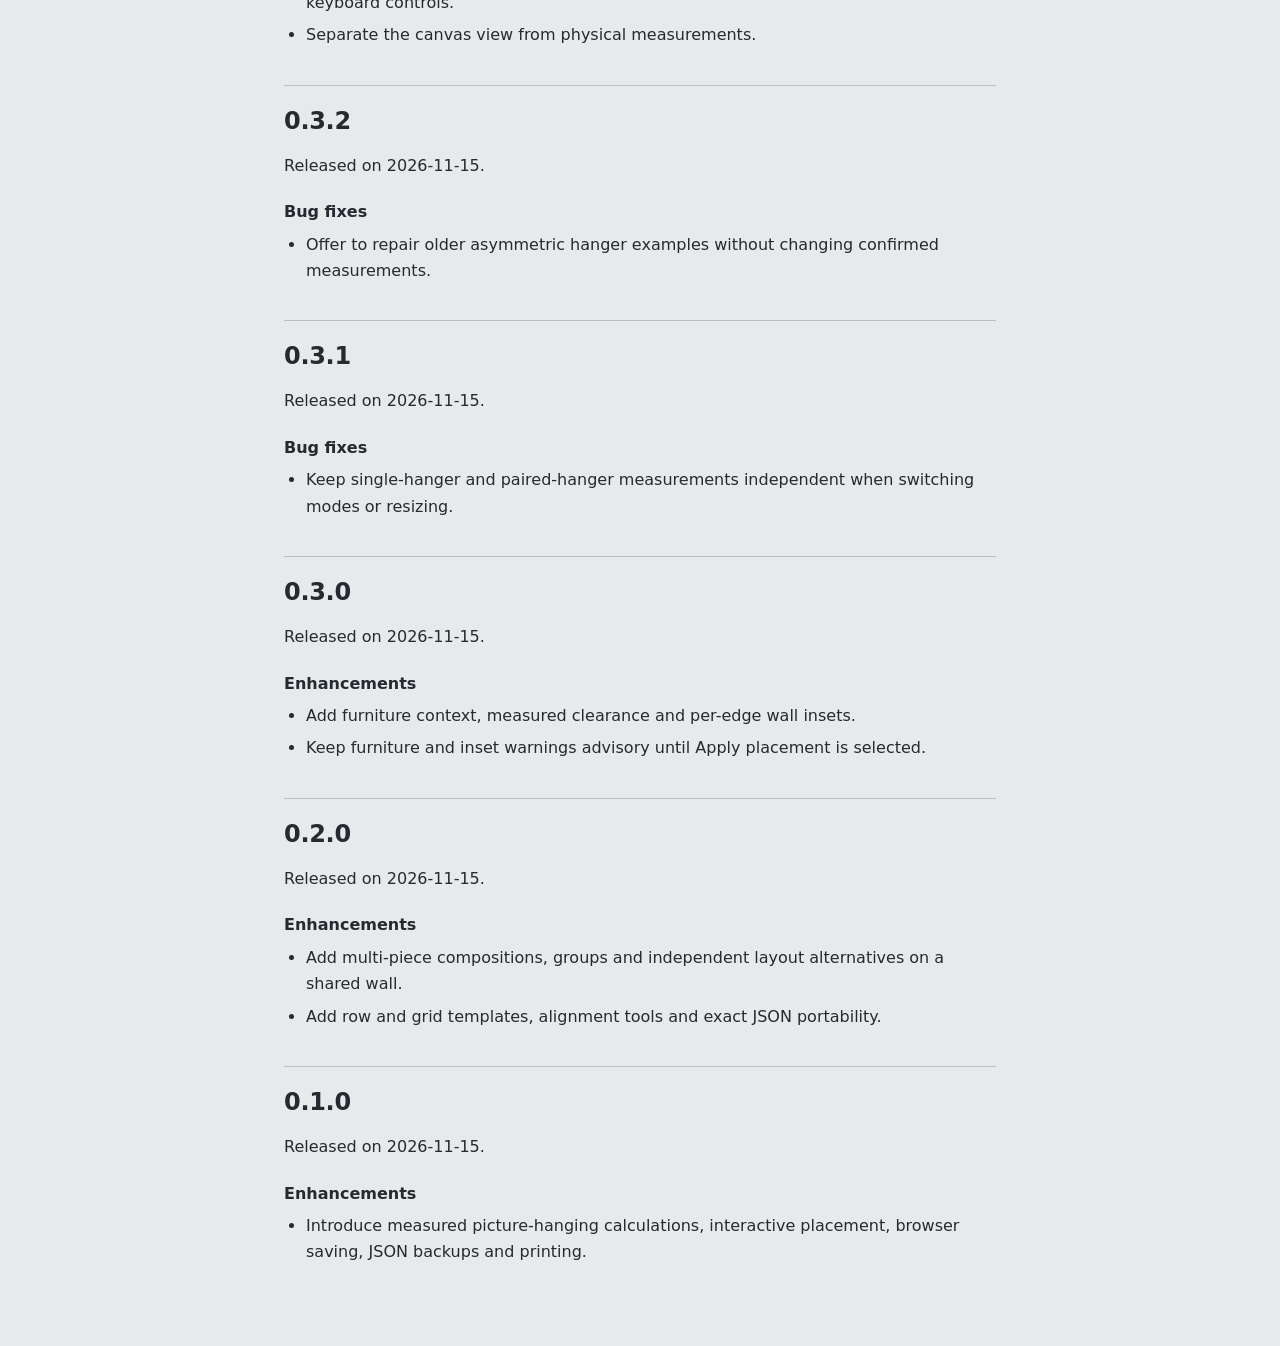
==== commit c3d250f9: "deploy: v0.7.7" ====
--- a/changelog.html
+++ b/changelog.html
@@ -30,6 +30,17 @@
     <main id="content" class="document-content"><h1>Changelog</h1>
 <p>Changes are listed newest first. Earlier entries describe development checkpoints,
 which were not all published.</p>
+<h2>0.7.7</h2>
+<p>Released on 2026-11-17.</p>
+<h3>Bug fixes</h3>
+<ul>
+<li>Preserve redo when reapplying a preset or alignment, including fractional arrangements near wall insets. Keep existing coordinates when arithmetic adds only floating-point noise.</li>
+<li>Report unchanged arrangements without claiming that pictures moved.</li>
+</ul>
+<h3>Refactoring</h3>
+<ul>
+<li>Share exact no-op detection between presets, randomization and selected-block positioning.</li>
+</ul>
 <h2>0.7.6</h2>
 <p>Released on 2026-11-17.</p>
 <h3>Bug fixes</h3>
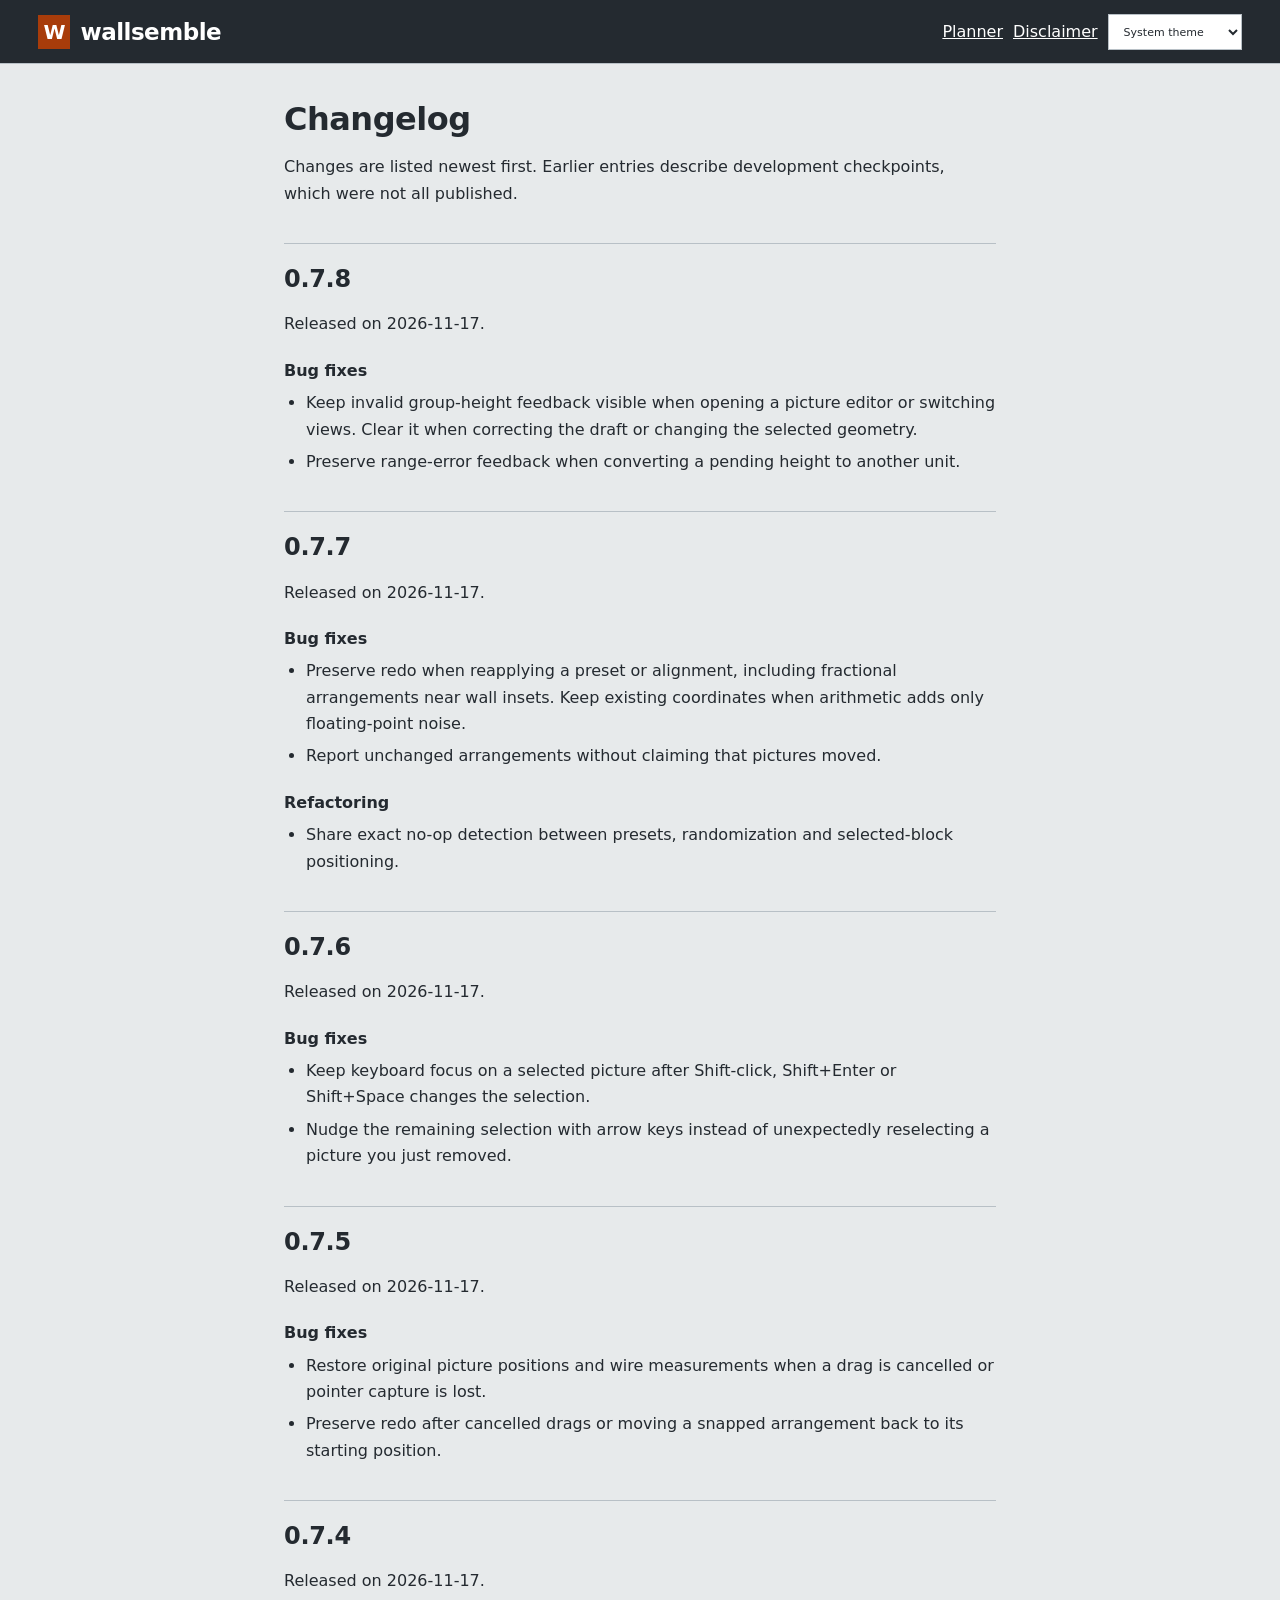
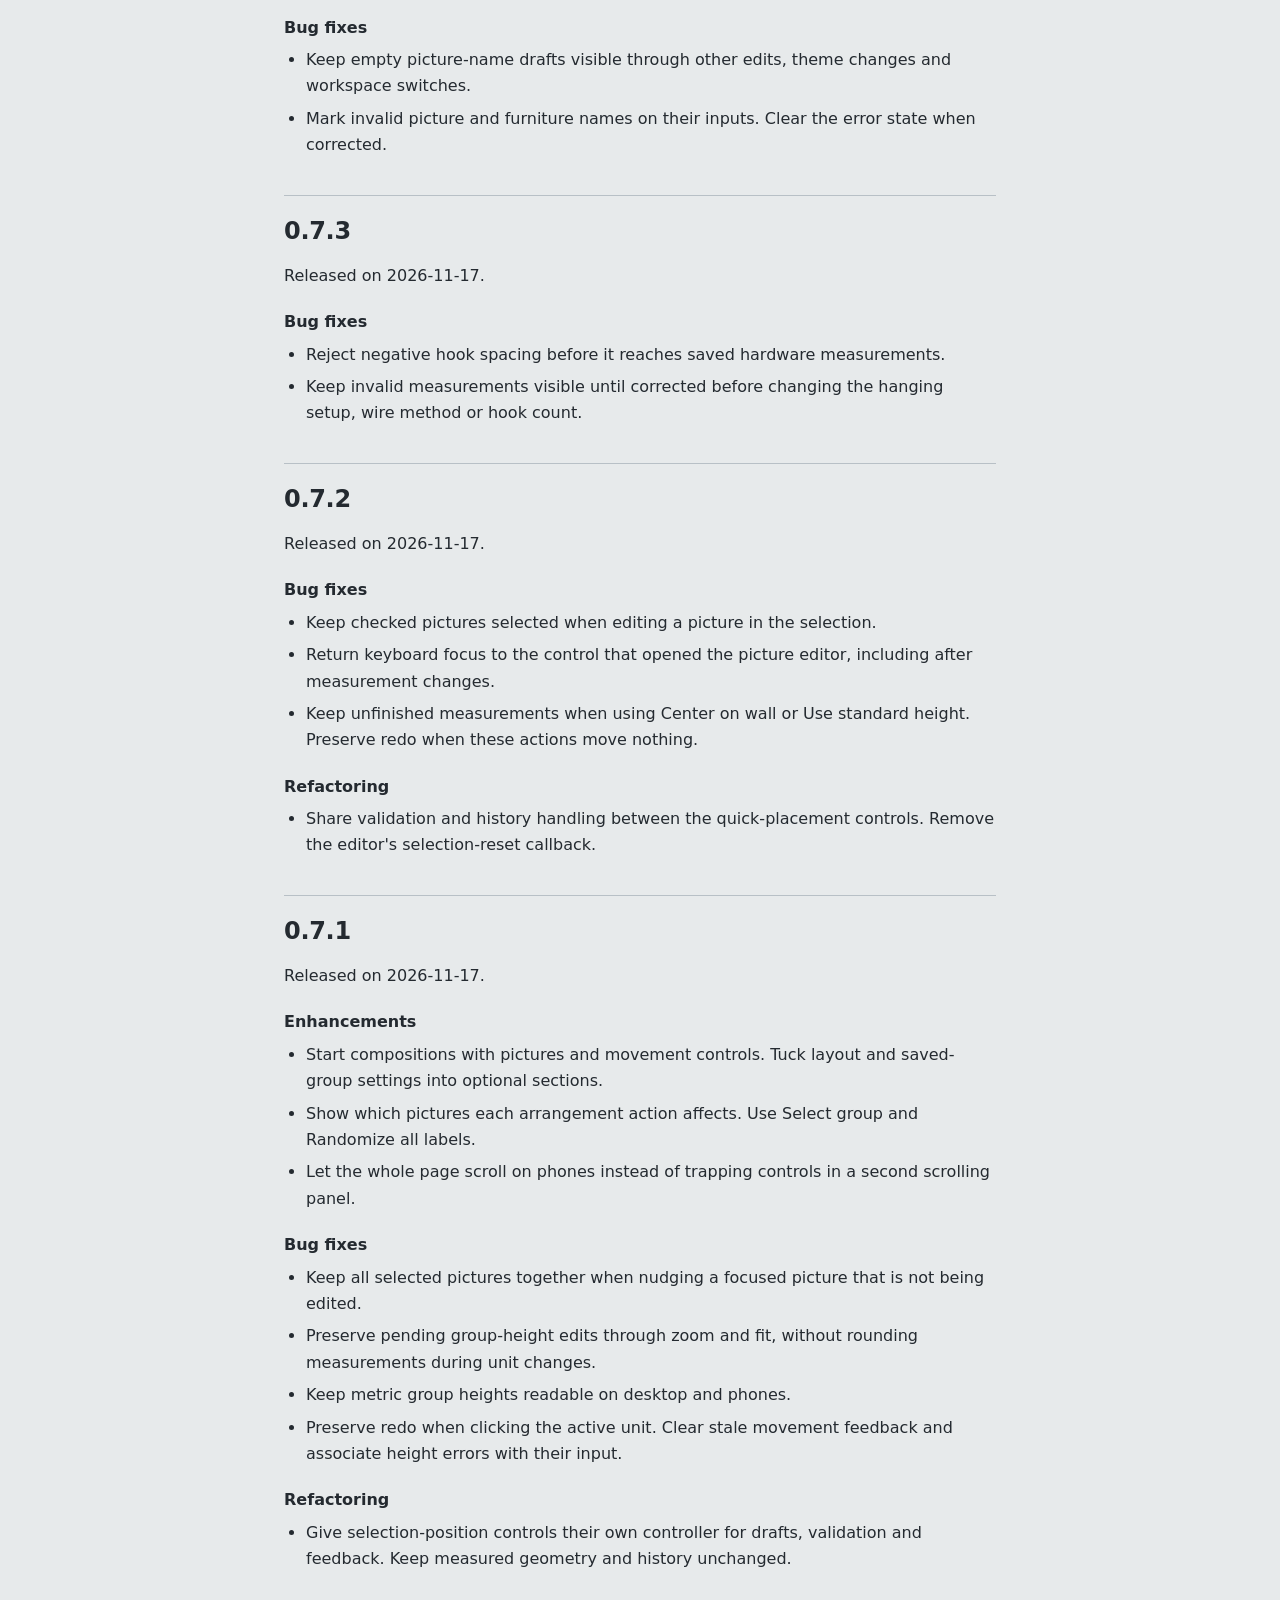
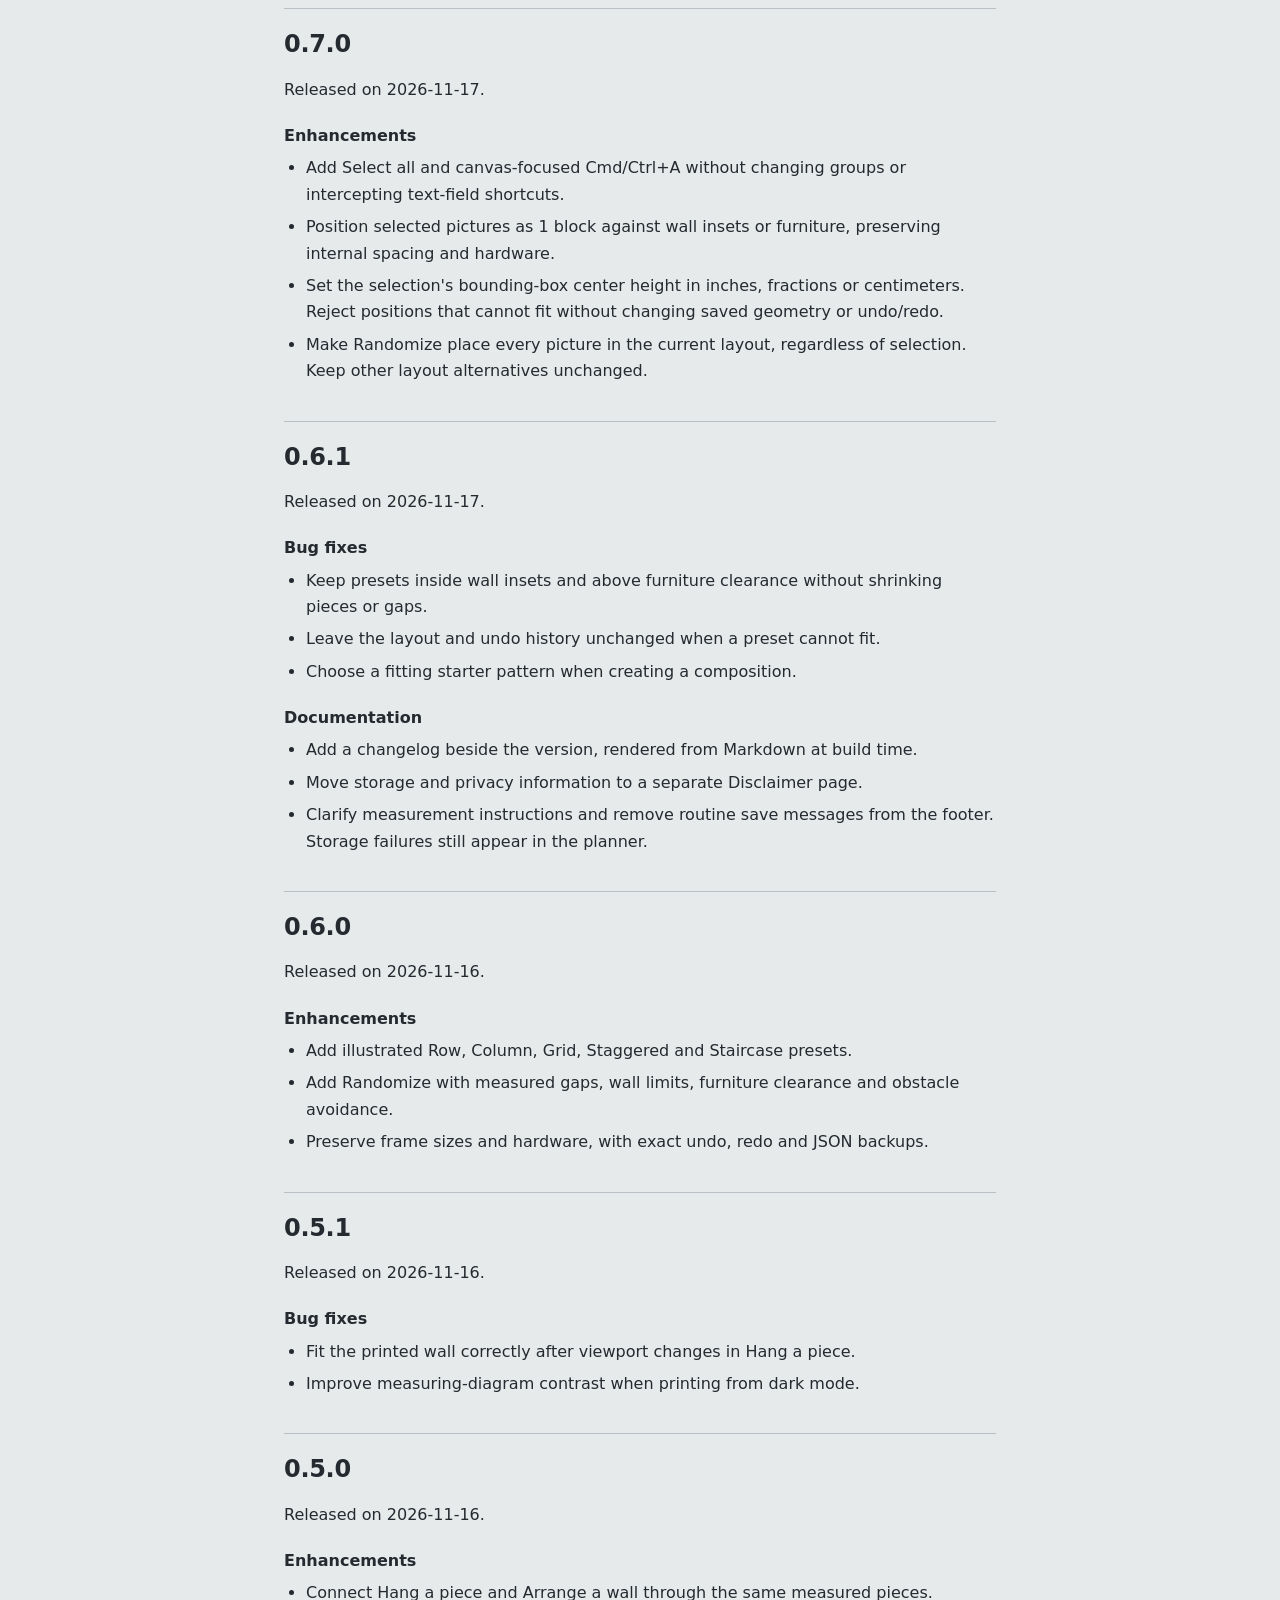
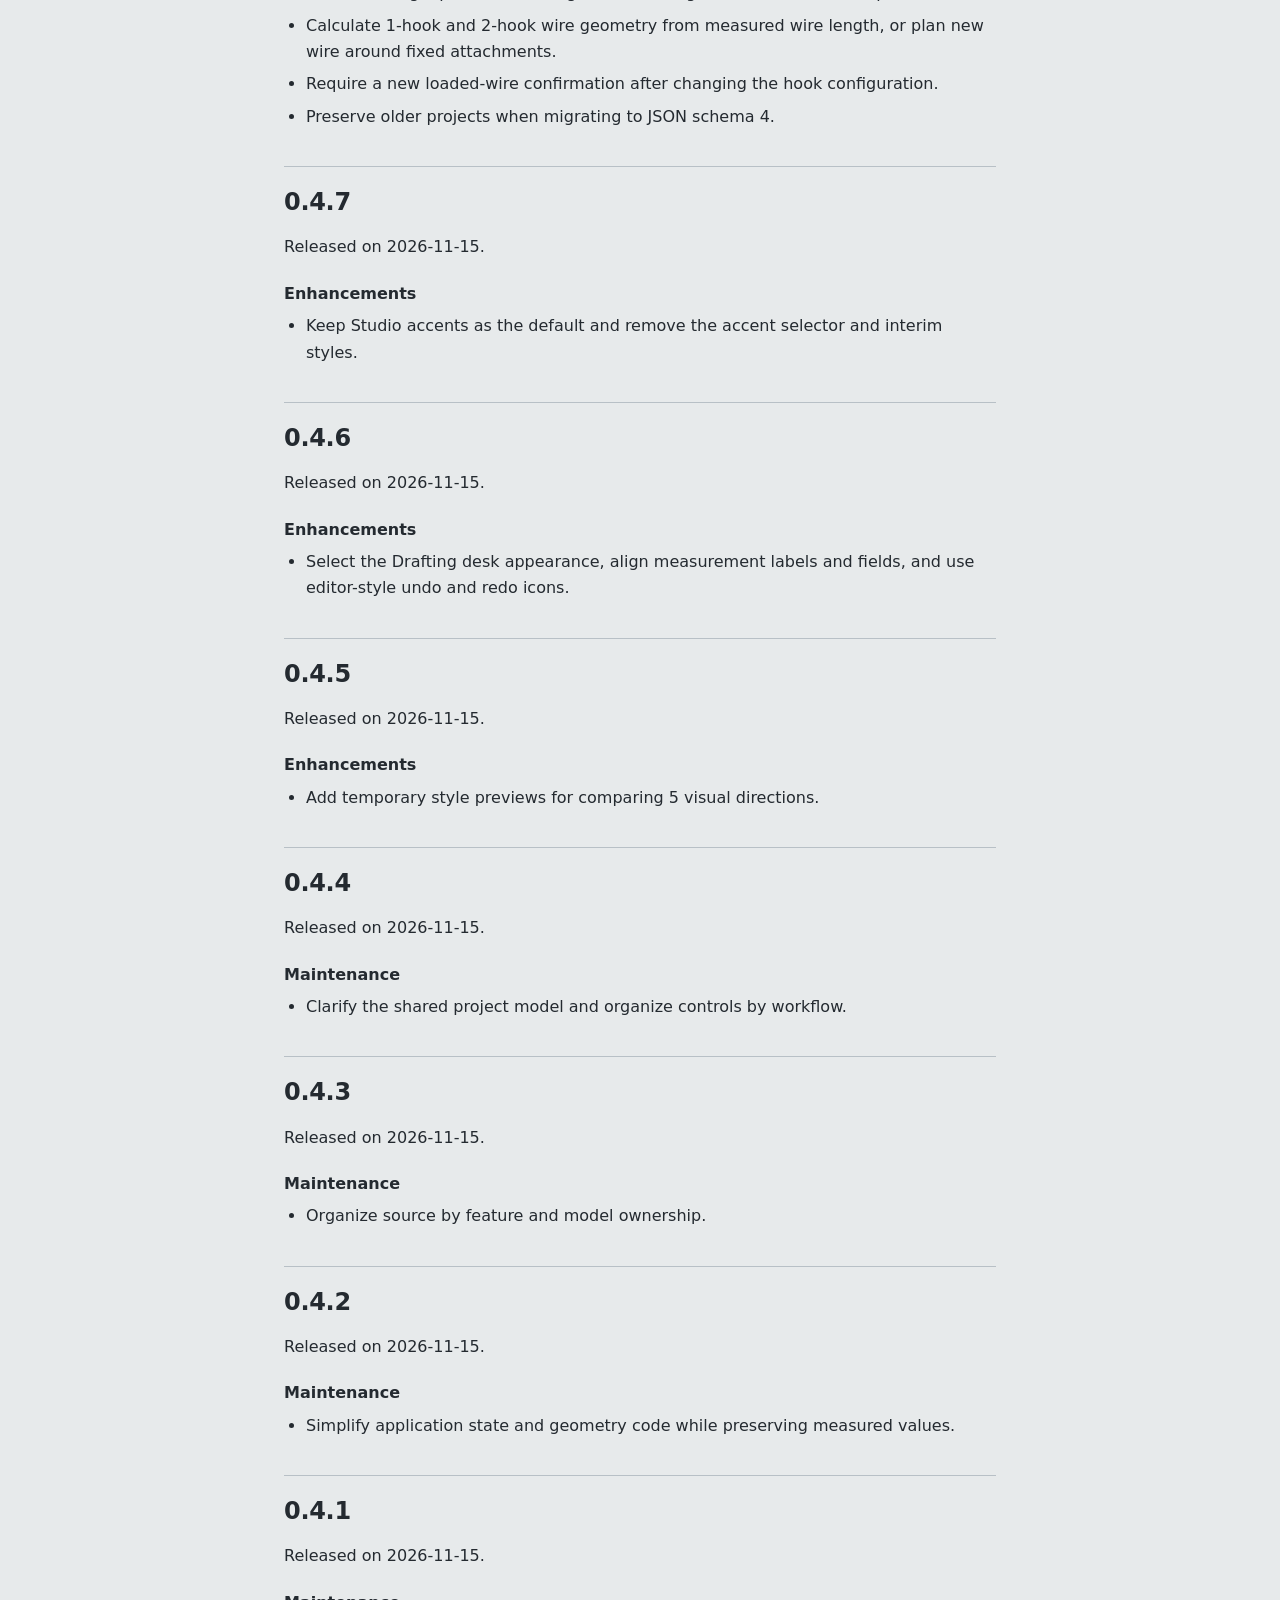
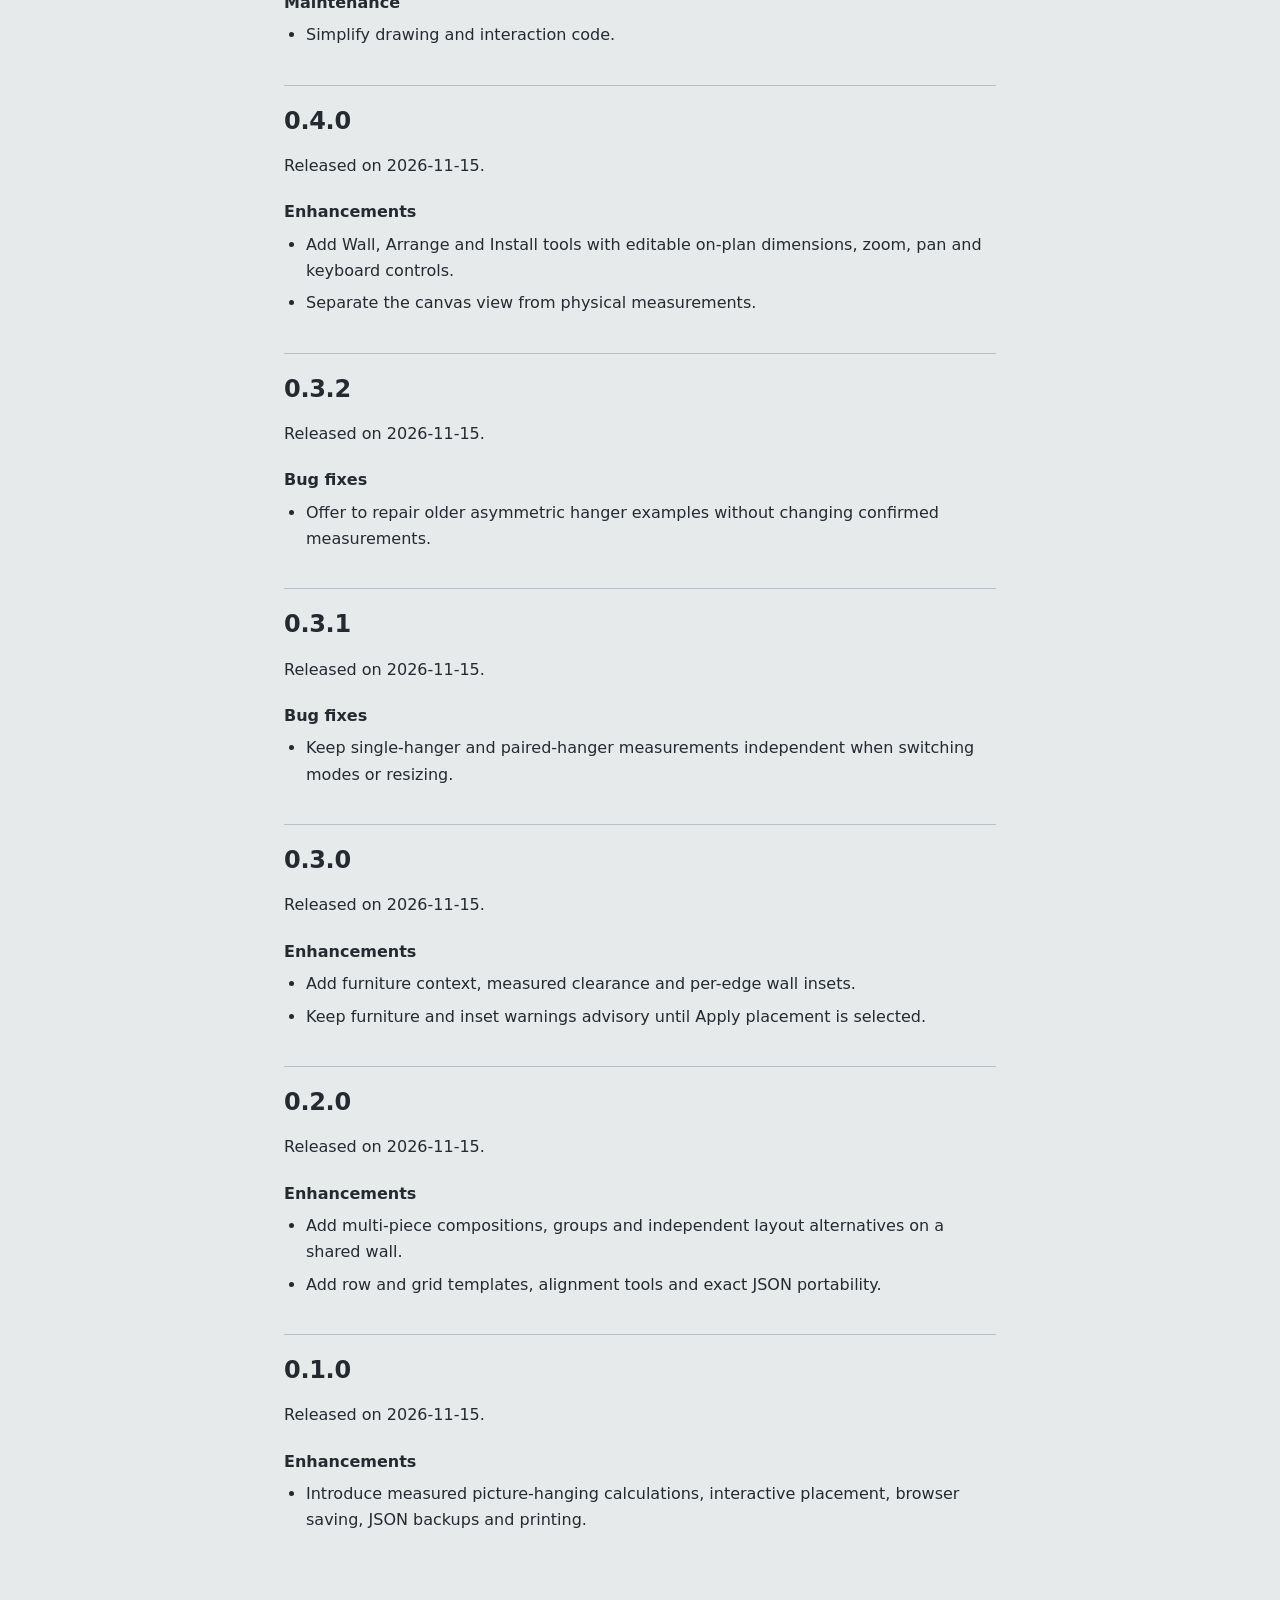
==== commit 80daf5f4: "deploy: v0.7.8" ====
--- a/changelog.html
+++ b/changelog.html
@@ -30,6 +30,13 @@
     <main id="content" class="document-content"><h1>Changelog</h1>
 <p>Changes are listed newest first. Earlier entries describe development checkpoints,
 which were not all published.</p>
+<h2>0.7.8</h2>
+<p>Released on 2026-11-17.</p>
+<h3>Bug fixes</h3>
+<ul>
+<li>Keep invalid group-height feedback visible when opening a picture editor or switching views. Clear it when correcting the draft or changing the selected geometry.</li>
+<li>Preserve range-error feedback when converting a pending height to another unit.</li>
+</ul>
 <h2>0.7.7</h2>
 <p>Released on 2026-11-17.</p>
 <h3>Bug fixes</h3>
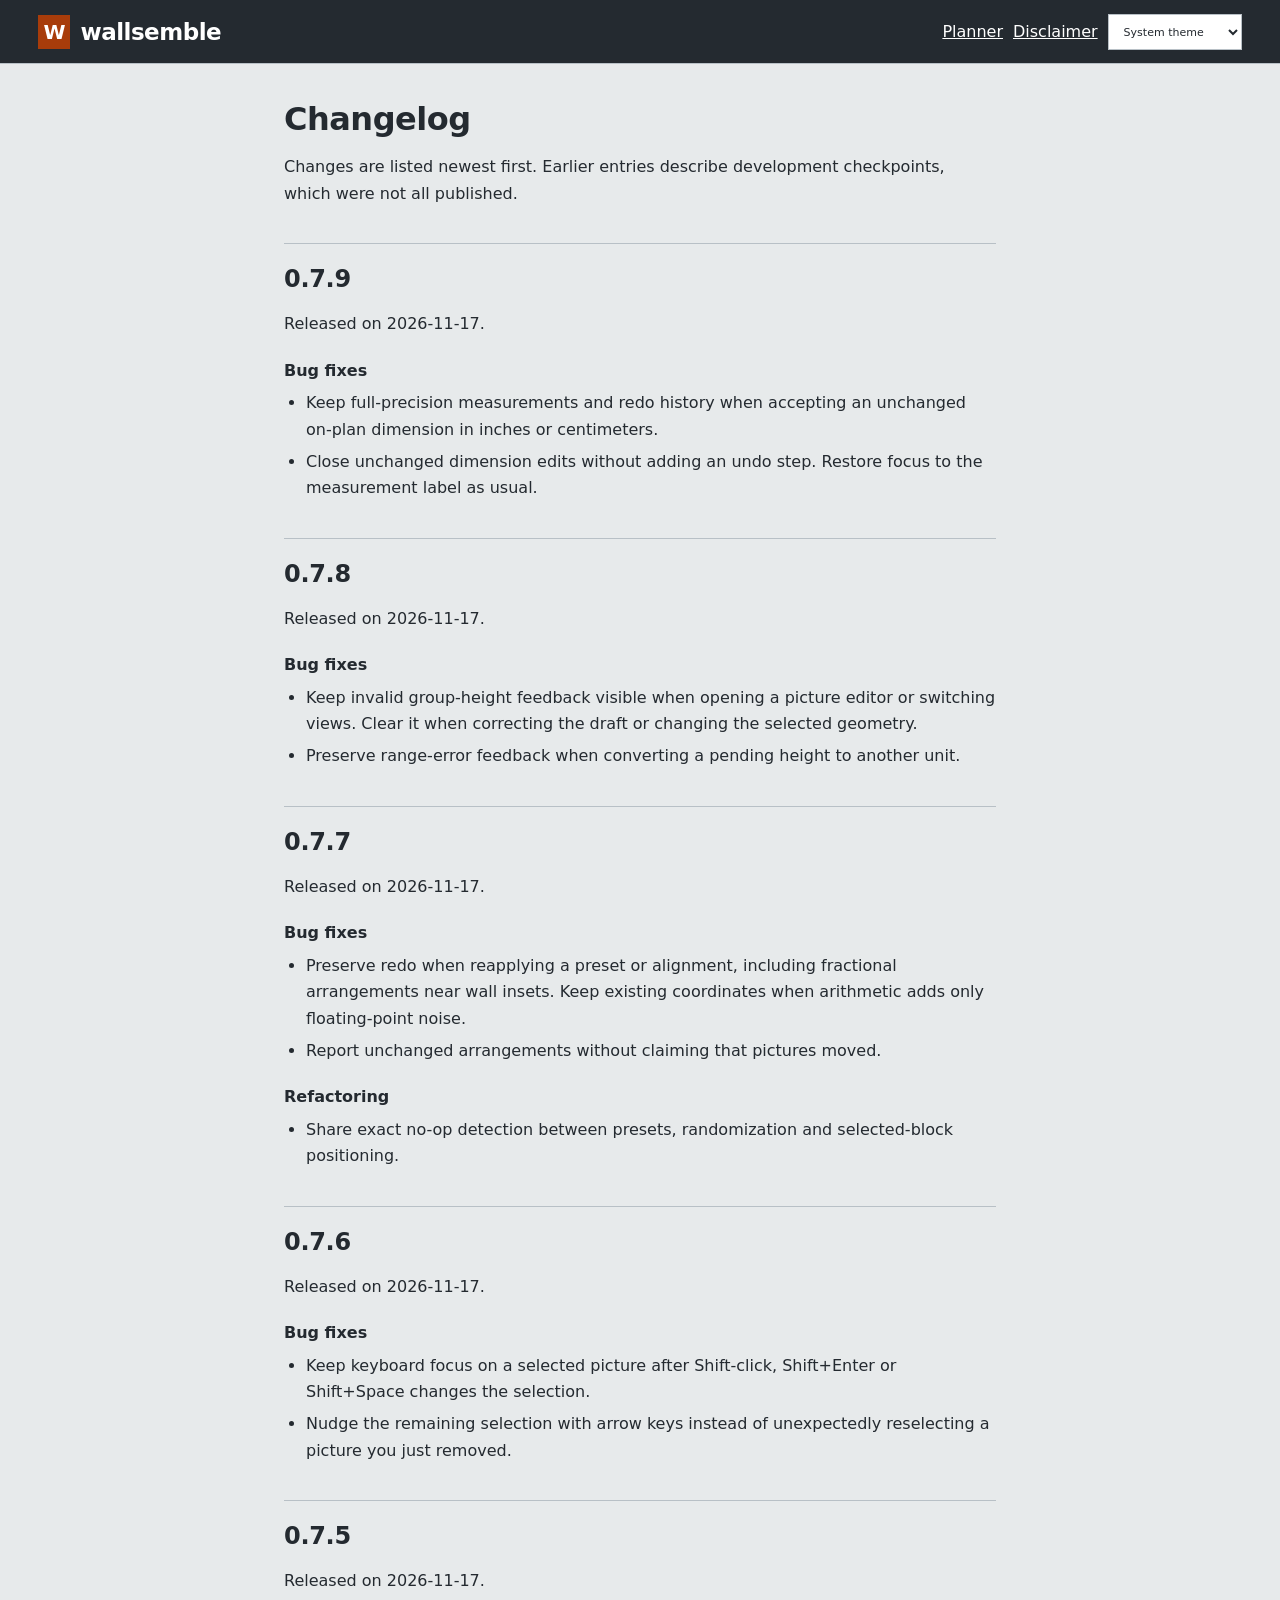
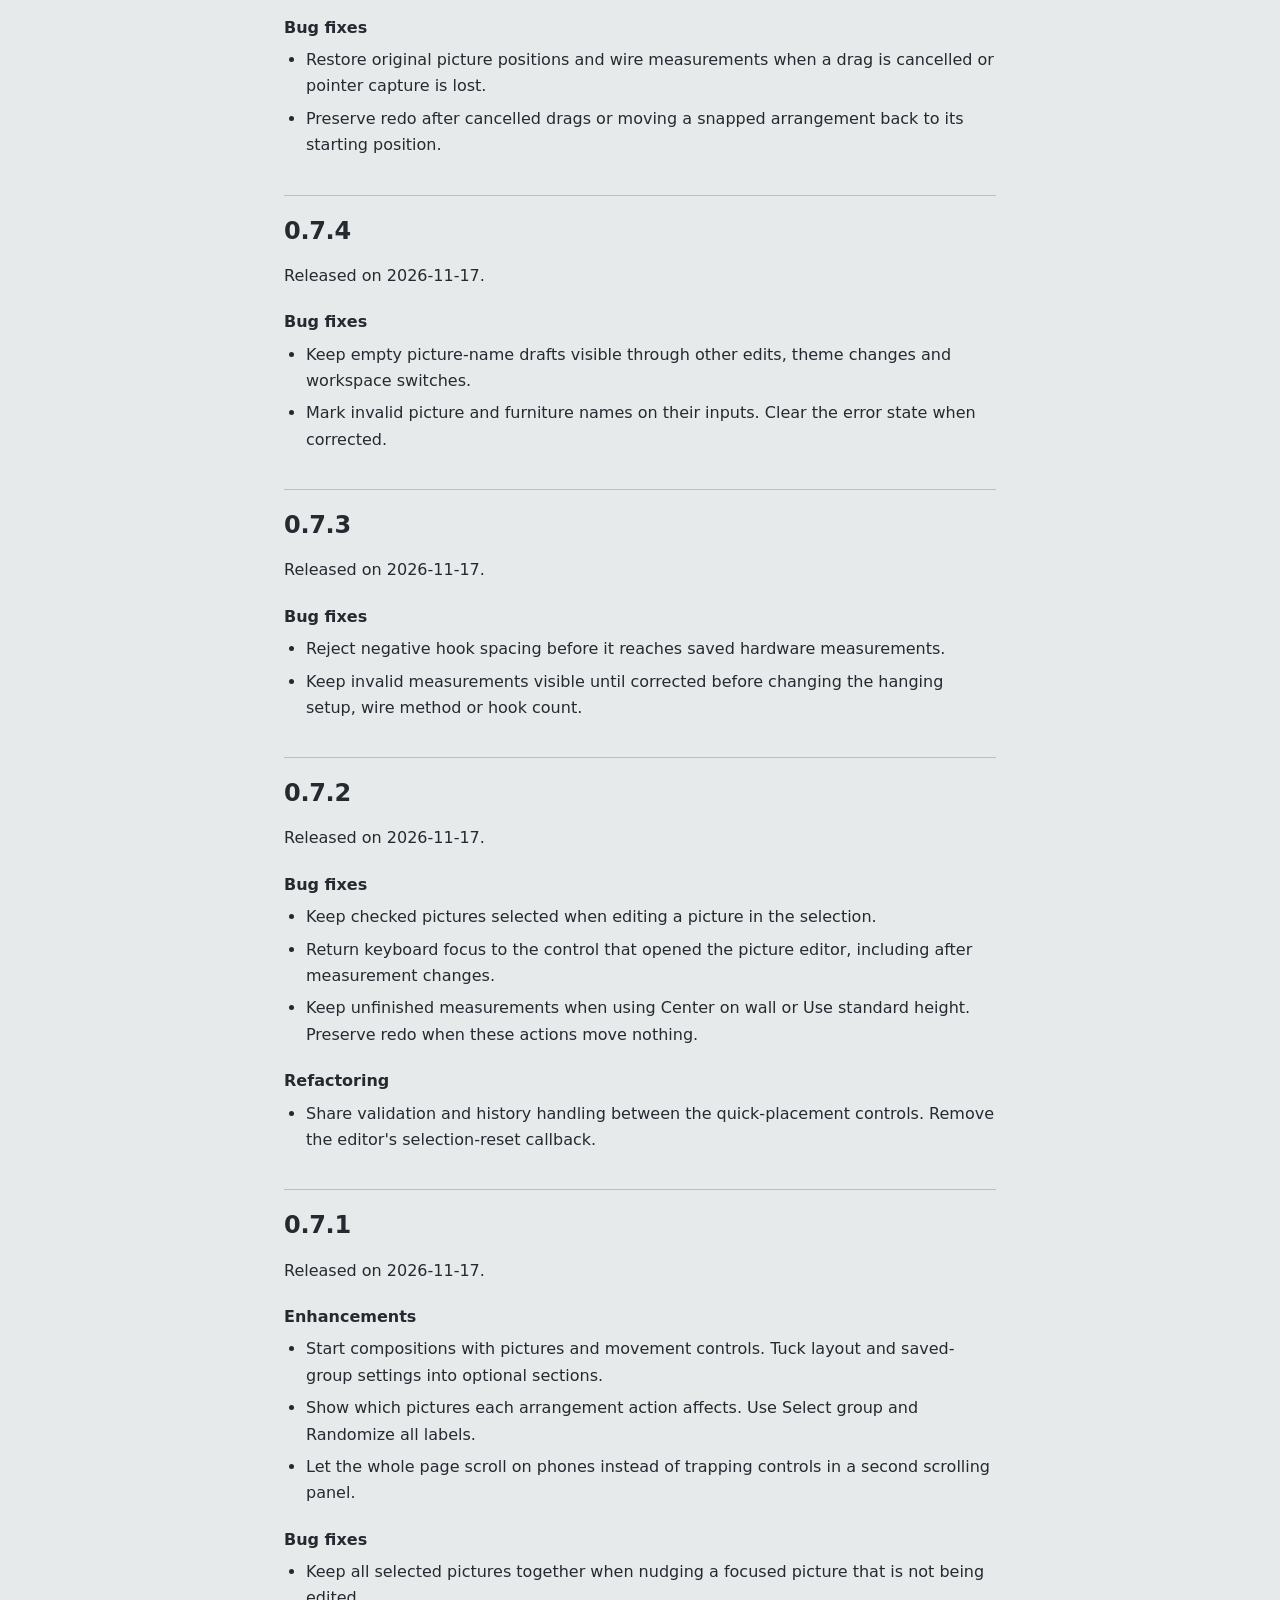
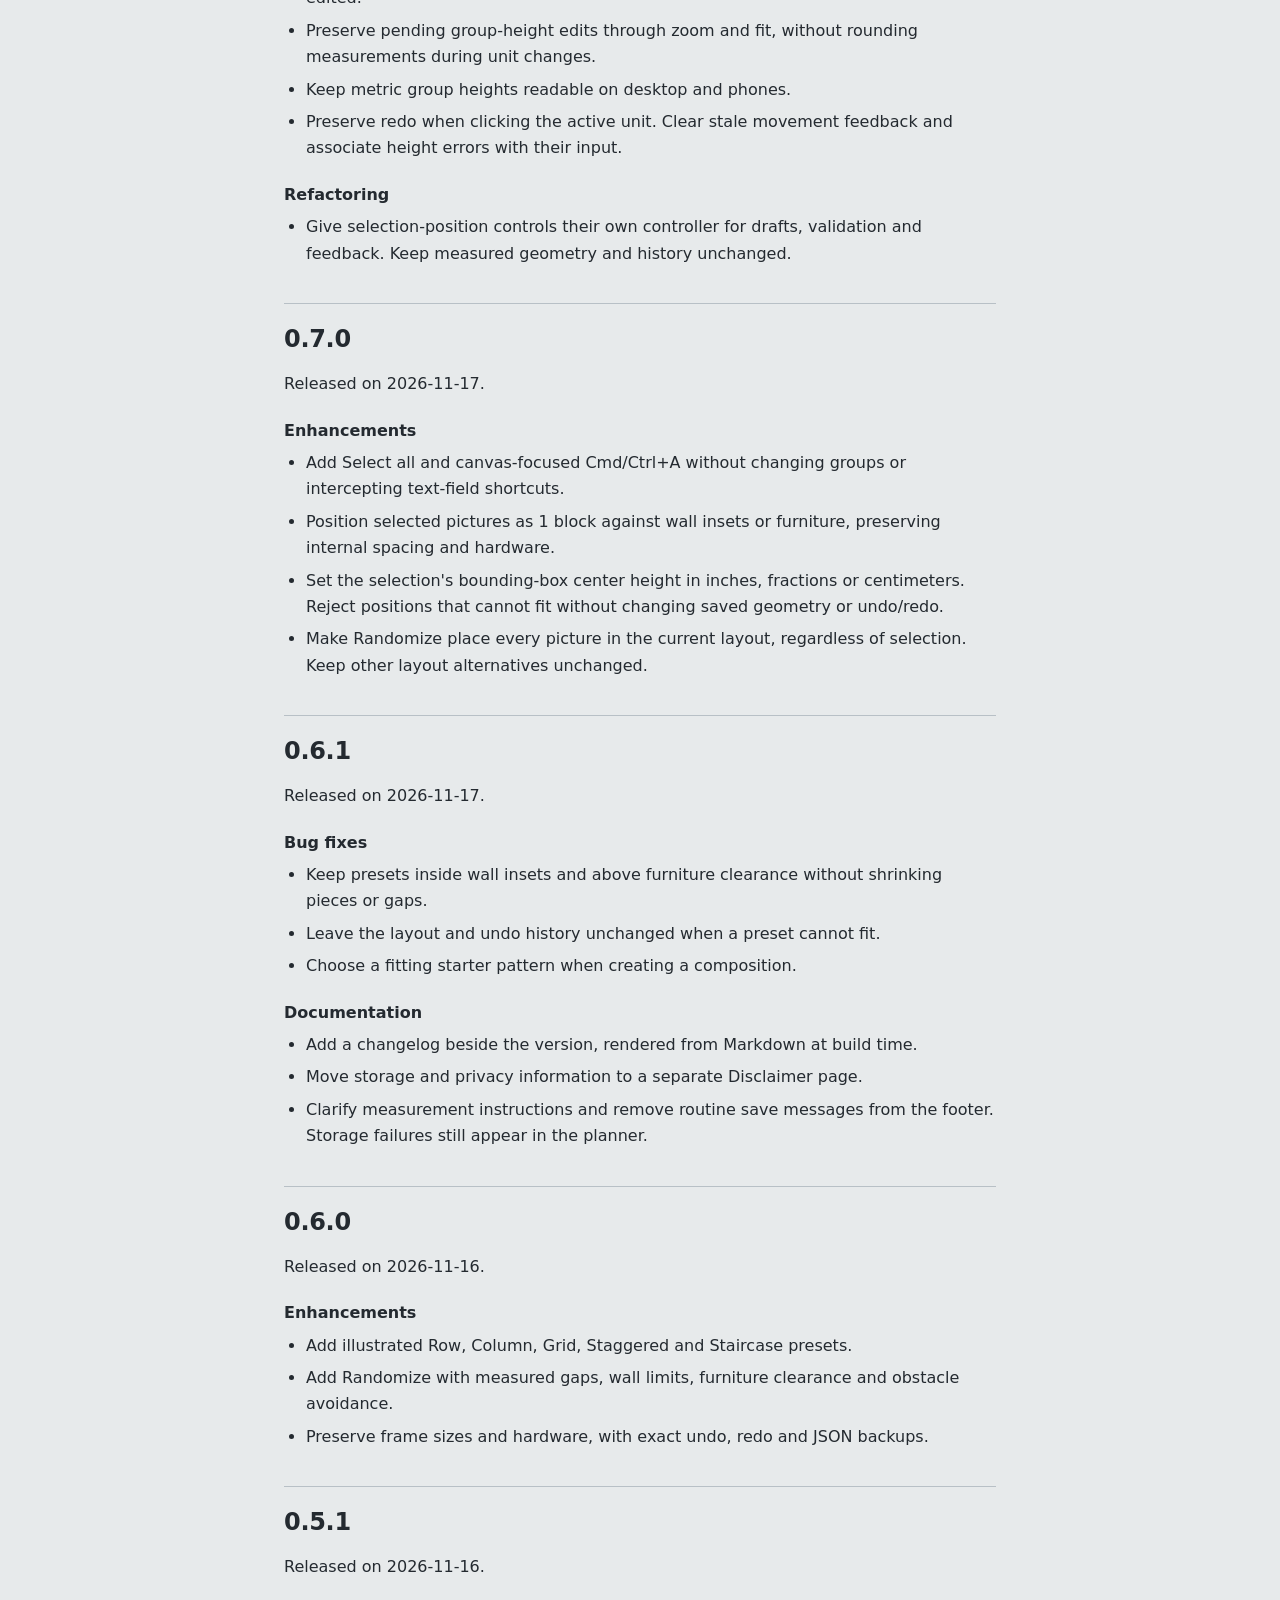
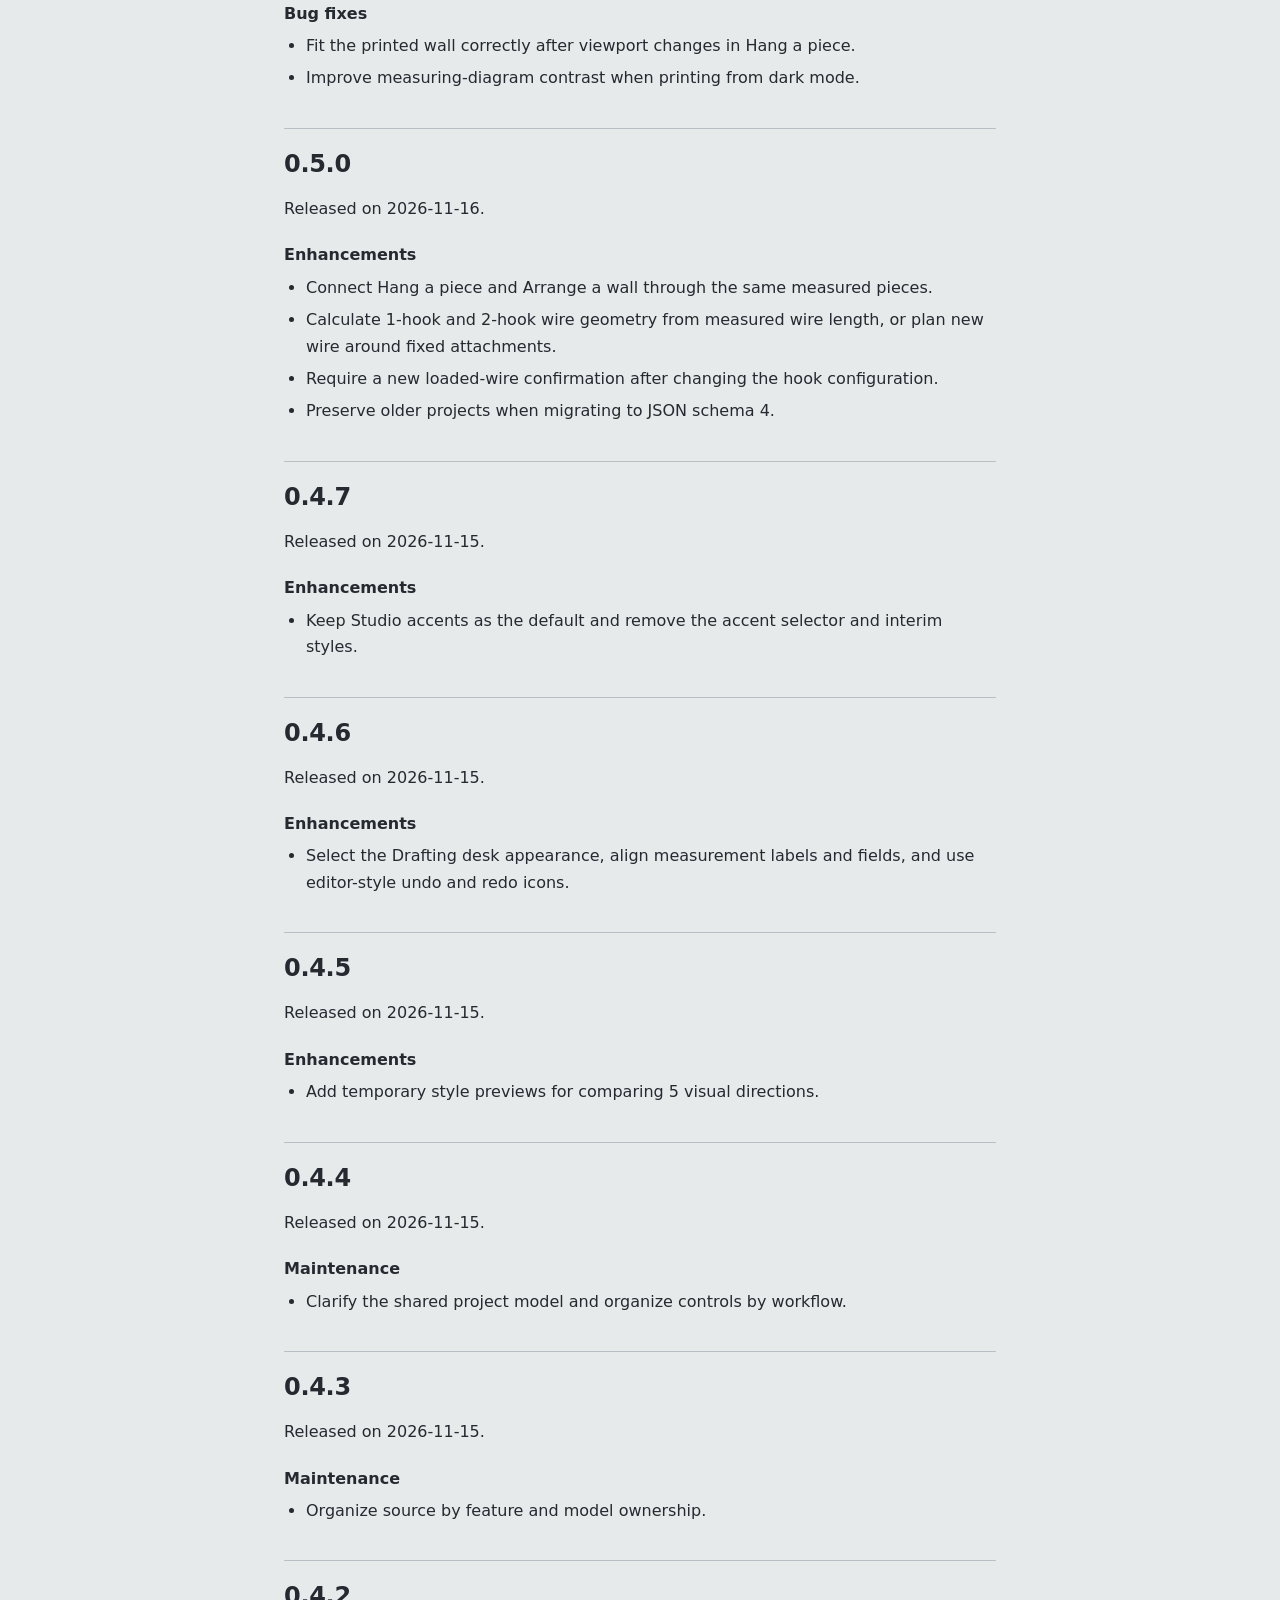
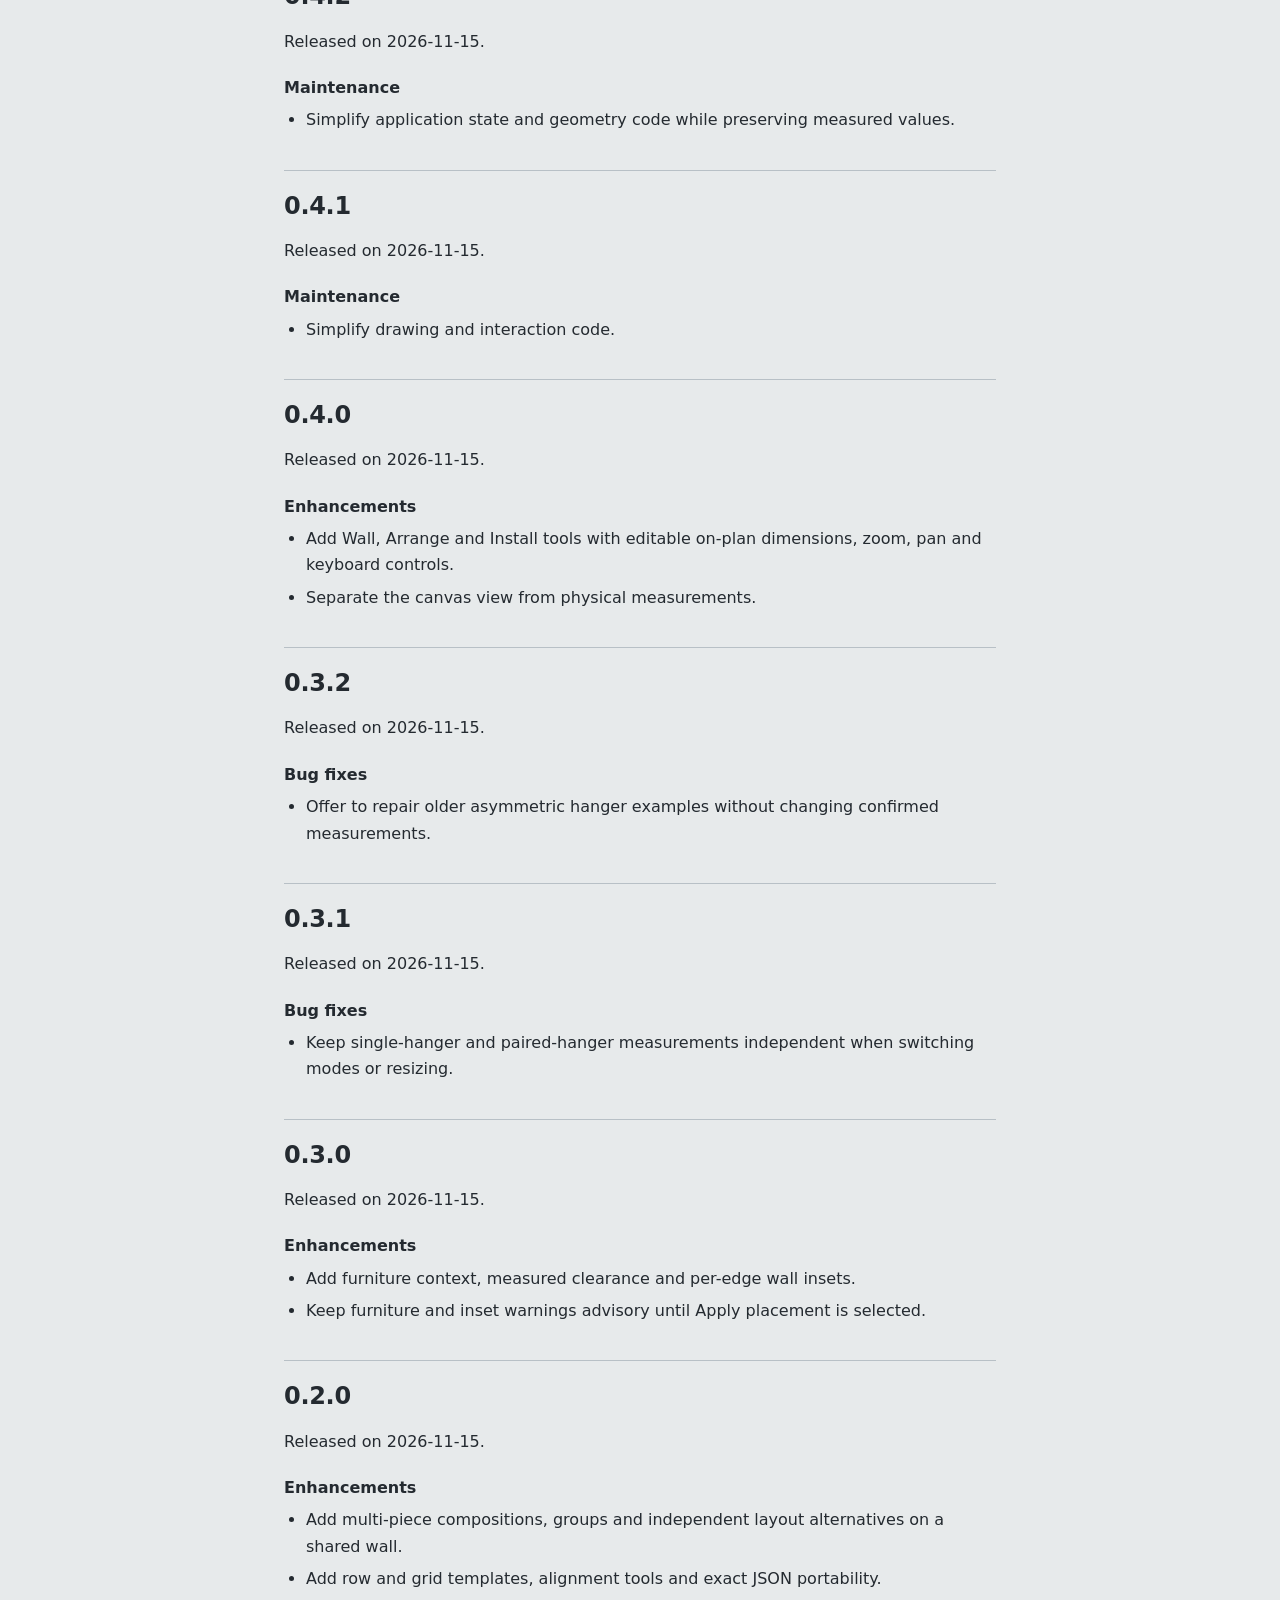
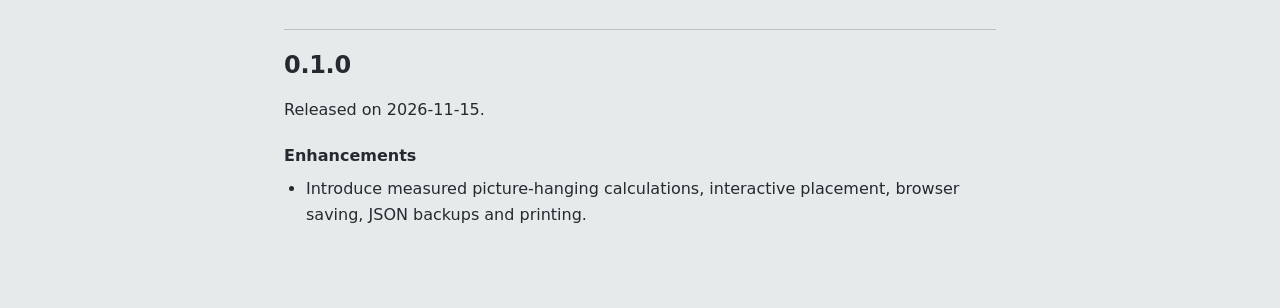
==== commit 32a98779: "deploy: v0.7.9" ====
--- a/changelog.html
+++ b/changelog.html
@@ -30,6 +30,13 @@
     <main id="content" class="document-content"><h1>Changelog</h1>
 <p>Changes are listed newest first. Earlier entries describe development checkpoints,
 which were not all published.</p>
+<h2>0.7.9</h2>
+<p>Released on 2026-11-17.</p>
+<h3>Bug fixes</h3>
+<ul>
+<li>Keep full-precision measurements and redo history when accepting an unchanged on-plan dimension in inches or centimeters.</li>
+<li>Close unchanged dimension edits without adding an undo step. Restore focus to the measurement label as usual.</li>
+</ul>
 <h2>0.7.8</h2>
 <p>Released on 2026-11-17.</p>
 <h3>Bug fixes</h3>
